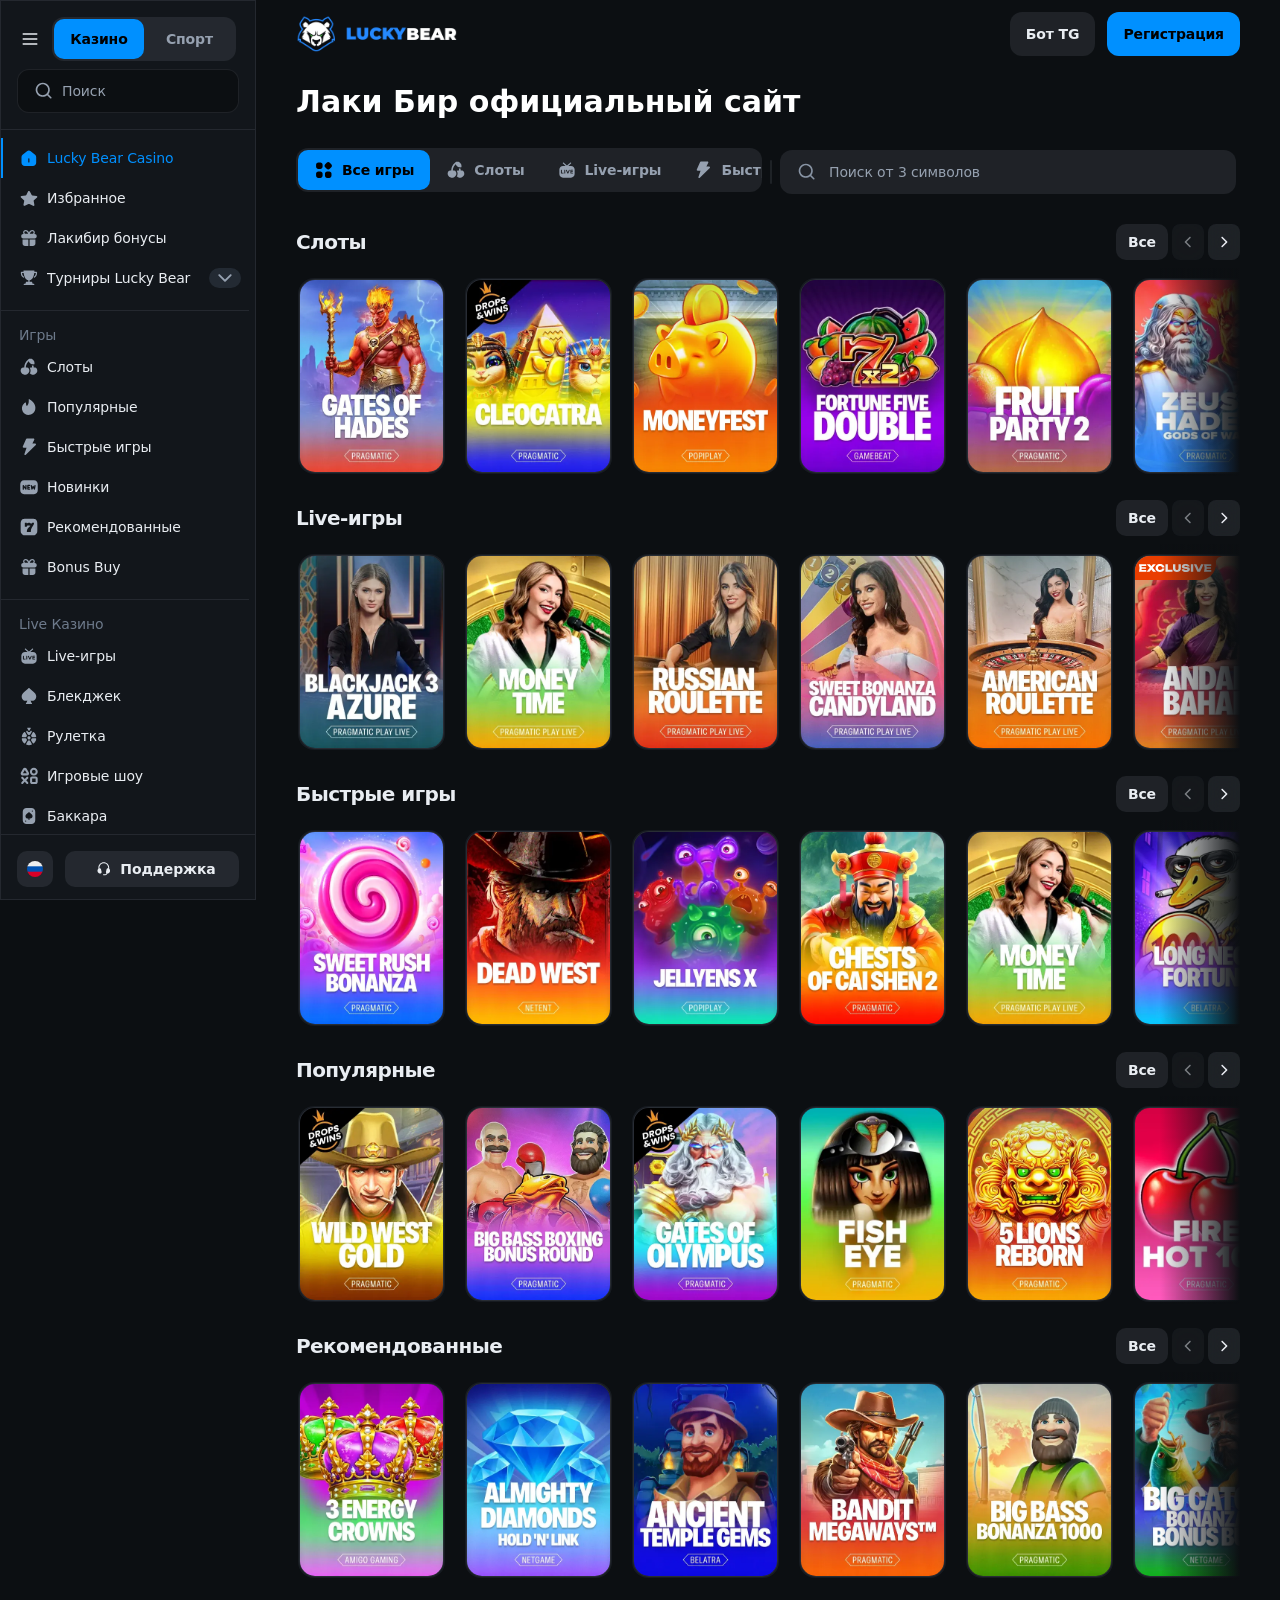
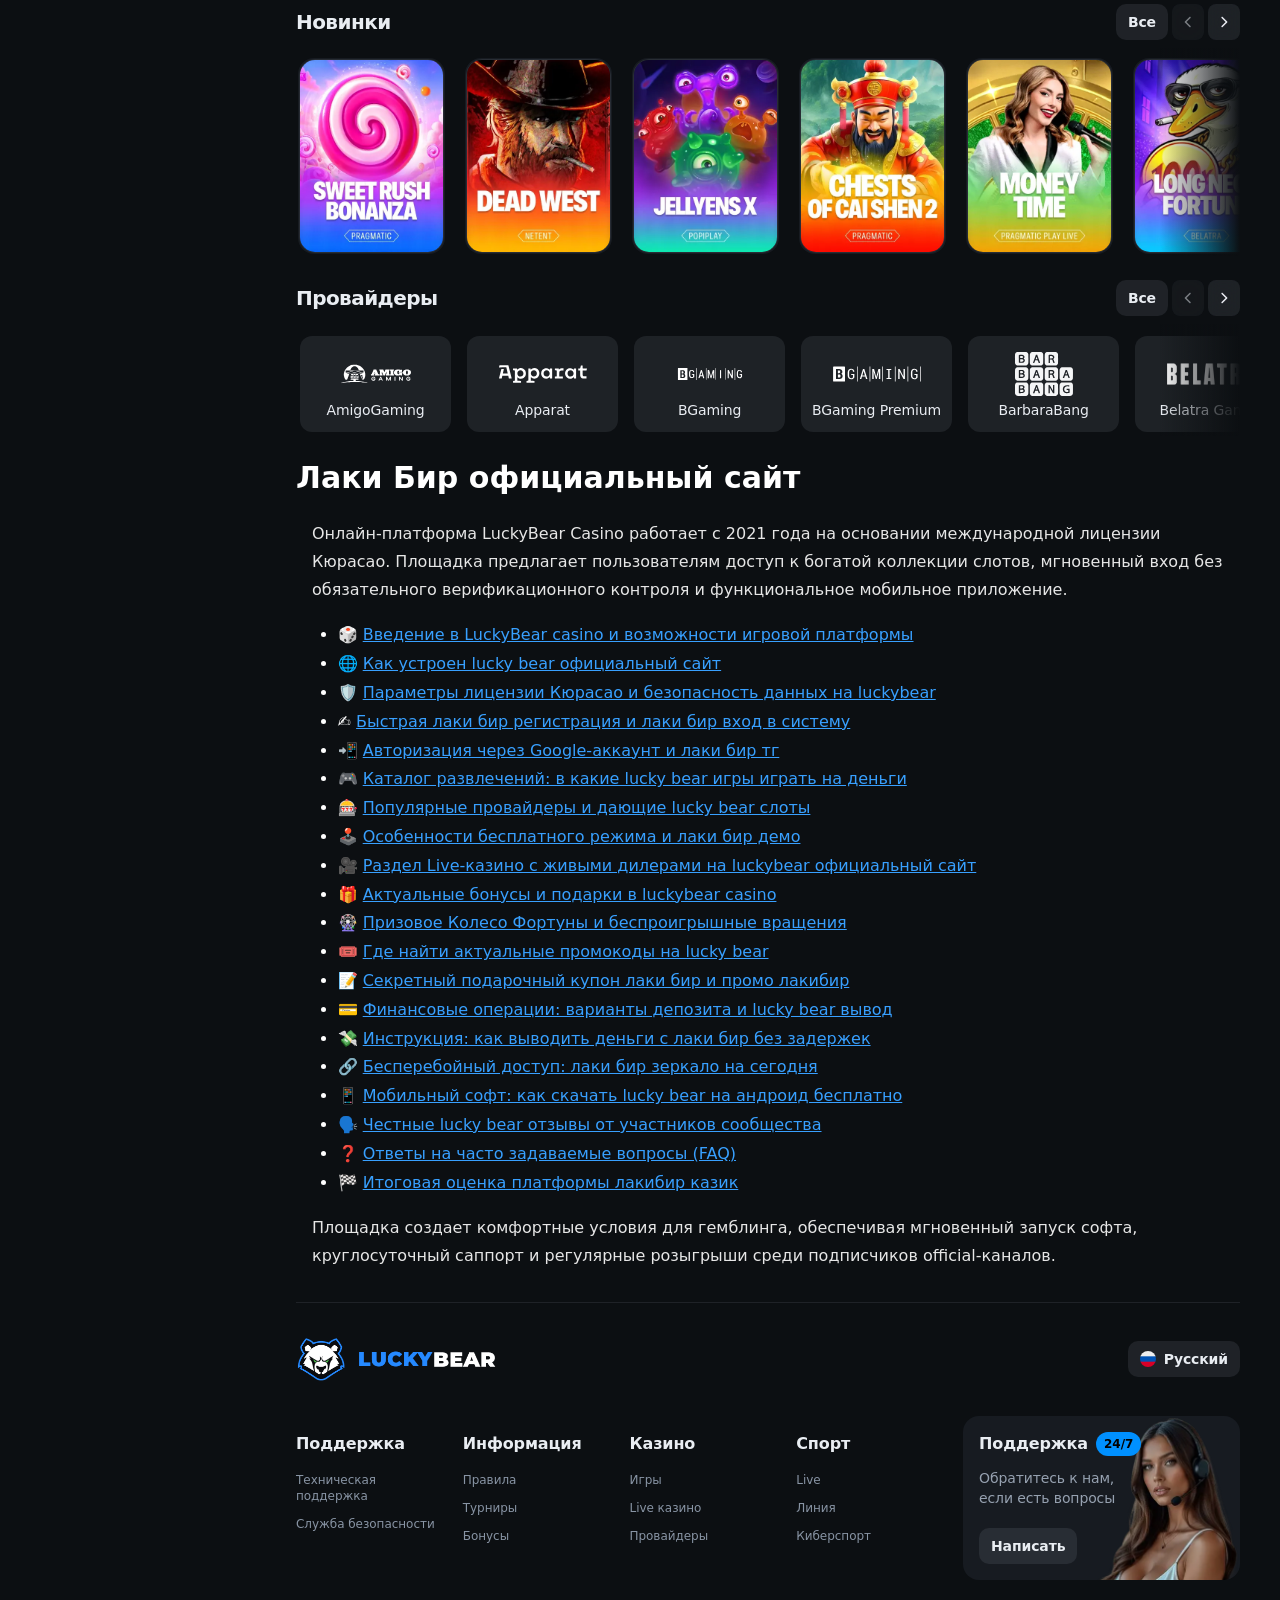
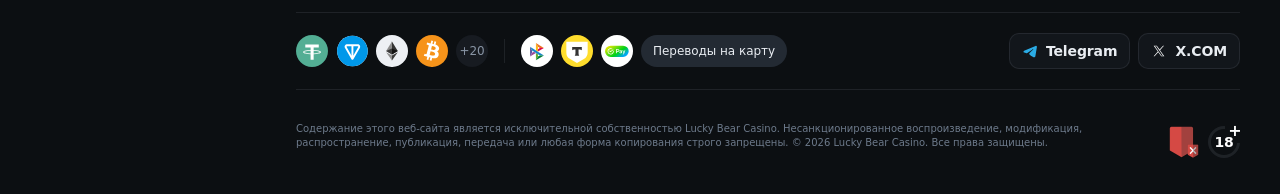
==== index.html @ 26e4c3f9 "Update index.html" ====
<!DOCTYPE html>
<html lang="ru-RU" class="__className_93a4ee dark websockets audio cssgradients contenteditable" style="scrollbar-gutter: stable; color-scheme: dark">

<head>
  <meta charset="UTF-8">
  <meta name="viewport" content="width=device-width, initial-scale=1">
  <meta name="theme-color" content="#0b0c0d">
  <meta name="color-scheme" content="dark">

  <link rel="apple-touch-icon" href="images/apple-touch-icon.png">
  <link rel="icon" href="images/android-chrome-512x512.png" type="image/png" sizes="512x512">

  <meta name="robots" content="index, follow, max-image-preview:large, max-snippet:-1, max-video-preview:-1">

  <title>Лаки Бир официальный сайт | Lucky Bear регистрация</title>
  <meta name="description" content="Лаки Бир — официальный сайт онлайн-казино с регистрацией через Telegram или Google. Узнайте об играх, бонусах, слотах, Live Casino и программе лояльности.">
  <link rel="canonical" href="https://lucky-bear-cas.site/">
  <meta property="og:locale" content="ru_RU">
  <meta property="og:type" content="website">
  <meta property="og:title" content="Лаки Бир официальный сайт | Lucky Bear регистрация">
  <meta property="og:description" content="Лаки Бир — официальный сайт онлайн-казино с регистрацией через Telegram или Google. Узнайте об играх, бонусах, слотах, Live Casino и программе лояльности.">
  <meta name="keywords" content="lucky bear casino, lucky bear, лакибир казино, лакибир зеркало, lucky bear бот, lucky bear casino бот, лаки бир казино, lucky bear telegram, lucky bear бонусы, lucky bear бот в телеграм, lucky bear casino bot telegram, lucky bear casino, лаки бир казино регистрация, lucky bear казино, лакибир казино бот в телеграм, лакибир казино в telegram, лаки бир казино зеркало, лаки бир казино регистрация, lucky bear игровой бот казино, lucky bear казино официальный сайт, lucky bear официальный сайт казино" />
  <meta property="og:url" content="https://lucky-bear-cas.site/">
  <meta property="og:site_name" content="Lucky Bear Casino">
  <meta property="article:modified_time" content="2026-04-02T11:55:24+00:00">
  <meta name="twitter:card" content="summary_large_image">

  <!-- Yandex.Metrika counter -->
  <script type="text/javascript">
      (function(m,e,t,r,i,k,a){
          m[i]=m[i]||function(){(m[i].a=m[i].a||[]).push(arguments)};
          m[i].l=1*new Date();
          for (var j = 0; j < document.scripts.length; j++) {if (document.scripts[j].src === r) { return; }}
          k=e.createElement(t),a=e.getElementsByTagName(t)[0],k.async=1,k.src=r,a.parentNode.insertBefore(k,a)
      })(window, document,'script','https://mc.yandex.ru/metrika/tag.js?id=112119150', 'ym');

      ym(112119150, 'init', {ssr:true, webvisor:true, clickmap:true, ecommerce:"dataLayer", referrer: document.referrer, url: location.href, accurateTrackBounce:true, trackLinks:true});
  </script>
  <noscript><div><img src="https://mc.yandex.ru/watch/112119150" style="position:absolute; left:-9999px;" alt="" /></div></noscript>
  <!-- /Yandex.Metrika counter -->

  <style id="wp-img-auto-sizes-contain-inline-css" type="text/css">
    img:is([sizes=auto i], [sizes^="auto," i]) {
      contain-intrinsic-size: 3000px 1500px
    }
    /*# sourceURL=wp-img-auto-sizes-contain-inline-css */
  </style>
  <style id="wp-emoji-styles-inline-css" type="text/css">
    img.wp-smiley,
    img.emoji {
      display: inline !important;
      border: none !important;
      box-shadow: none !important;
      height: 1em !important;
      width: 1em !important;
      margin: 0 0.07em !important;
      vertical-align: -0.1em !important;
      background: none !important;
      padding: 0 !important;
    }
    /*# sourceURL=wp-emoji-styles-inline-css */
  </style>
  <style id="wp-block-library-inline-css" type="text/css">
    :root {
      --wp-block-synced-color: #7a00df;
      --wp-block-synced-color--rgb: 122, 0, 223;
      --wp-bound-block-color: var(--wp-block-synced-color);
      --wp-editor-canvas-background: #ddd;
      --wp-admin-theme-color: #007cba;
      --wp-admin-theme-color--rgb: 0, 124, 186;
      --wp-admin-theme-color-darker-10: #006ba1;
      --wp-admin-theme-color-darker-10--rgb: 0, 107, 160.5;
      --wp-admin-theme-color-darker-20: #005a87;
      --wp-admin-theme-color-darker-20--rgb: 0, 90, 135;
      --wp-admin-border-width-focus: 2px
    }

    @media (min-resolution:192dpi) {
      :root {
        --wp-admin-border-width-focus: 1.5px
      }
    }

    .wp-element-button {
      cursor: pointer
    }

    :root .has-very-light-gray-background-color {
      background-color: #eee
    }

    :root .has-very-dark-gray-background-color {
      background-color: #313131
    }

    :root .has-very-light-gray-color {
      color: #eee
    }

    :root .has-very-dark-gray-color {
      color: #313131
    }

    :root .has-vivid-green-cyan-to-vivid-cyan-blue-gradient-background {
      background: linear-gradient(135deg, #00d084, #0693e3)
    }

    :root .has-purple-crush-gradient-background {
      background: linear-gradient(135deg, #34e2e4, #4721fb 50%, #ab1dfe)
    }

    :root .has-hazy-dawn-gradient-background {
      background: linear-gradient(135deg, #faaca8, #dad0ec)
    }

    :root .has-subdued-olive-gradient-background {
      background: linear-gradient(135deg, #fafae1, #67a671)
    }

    :root .has-atomic-cream-gradient-background {
      background: linear-gradient(135deg, #fdd79a, #004a59)
    }

    :root .has-nightshade-gradient-background {
      background: linear-gradient(135deg, #330968, #31cdcf)
    }

    :root .has-midnight-gradient-background {
      background: linear-gradient(135deg, #020381, #2874fc)
    }

    :root {
      --wp--preset--font-size--normal: 16px;
      --wp--preset--font-size--huge: 42px
    }

    .has-regular-font-size {
      font-size: 1em
    }

    .has-larger-font-size {
      font-size: 2.625em
    }

    .has-normal-font-size {
      font-size: var(--wp--preset--font-size--normal)
    }

    .has-huge-font-size {
      font-size: var(--wp--preset--font-size--huge)
    }

    .has-text-align-center {
      text-align: center
    }

    .has-text-align-left {
      text-align: left
    }

    .has-text-align-right {
      text-align: right
    }

    .has-fit-text {
      white-space: nowrap!important
    }

    #end-resizable-editor-section {
      display: none
    }

    .aligncenter {
      clear: both
    }

    .items-justified-left {
      justify-content: flex-start
    }

    .items-justified-center {
      justify-content: center
    }

    .items-justified-right {
      justify-content: flex-end
    }

    .items-justified-space-between {
      justify-content: space-between
    }

    .screen-reader-text {
      border: 0;
      clip-path: inset(50%);
      height: 1px;
      margin: -1px;
      overflow: hidden;
      padding: 0;
      position: absolute;
      width: 1px;
      word-wrap: normal!important
    }

    .screen-reader-text:focus {
      background-color: #ddd;
      clip-path: none;
      color: #444;
      display: block;
      font-size: 1em;
      height: auto;
      left: 5px;
      line-height: normal;
      padding: 15px 23px 14px;
      text-decoration: none;
      top: 5px;
      width: auto;
      z-index: 100000
    }

    html:where(.has-border-color) {
      border-style: solid
    }

    html:where([style*=border-top-color]) {
      border-top-style: solid
    }

    html:where([style*=border-right-color]) {
      border-right-style: solid
    }

    html:where([style*=border-bottom-color]) {
      border-bottom-style: solid
    }

    html:where([style*=border-left-color]) {
      border-left-style: solid
    }

    html:where([style*=border-width]) {
      border-style: solid
    }

    html:where([style*=border-top-width]) {
      border-top-style: solid
    }

    html:where([style*=border-right-width]) {
      border-right-style: solid
    }

    html:where([style*=border-bottom-width]) {
      border-bottom-style: solid
    }

    html:where([style*=border-left-width]) {
      border-left-style: solid
    }

    html:where(img[class*=wp-image-]) {
      height: auto;
      max-width: 100%
    }

    :where(figure) {
      margin: 0 0 1em
    }

    html:where(.is-position-sticky) {
      --wp-admin--admin-bar--position-offset: var(--wp-admin--admin-bar--height, 0px)
    }

    @media screen and (max-width:600px) {
      html:where(.is-position-sticky) {
        --wp-admin--admin-bar--position-offset: 0px
      }
    }
    /*# sourceURL=wp-block-library-inline-css */
  </style>
  <style id="global-styles-inline-css" type="text/css">
    :root {
      --wp--preset--aspect-ratio--square: 1;
      --wp--preset--aspect-ratio--4-3: 4/3;
      --wp--preset--aspect-ratio--3-4: 3/4;
      --wp--preset--aspect-ratio--3-2: 3/2;
      --wp--preset--aspect-ratio--2-3: 2/3;
      --wp--preset--aspect-ratio--16-9: 16/9;
      --wp--preset--aspect-ratio--9-16: 9/16;
      --wp--preset--color--black: #000000;
      --wp--preset--color--cyan-bluish-gray: #abb8c3;
      --wp--preset--color--white: #ffffff;
      --wp--preset--color--pale-pink: #f78da7;
      --wp--preset--color--vivid-red: #cf2e2e;
      --wp--preset--color--luminous-vivid-orange: #ff6900;
      --wp--preset--color--luminous-vivid-amber: #fcb900;
      --wp--preset--color--light-green-cyan: #7bdcb5;
      --wp--preset--color--vivid-green-cyan: #00d084;
      --wp--preset--color--pale-cyan-blue: #8ed1fc;
      --wp--preset--color--vivid-cyan-blue: #0693e3;
      --wp--preset--color--vivid-purple: #9b51e0;
      --wp--preset--gradient--vivid-cyan-blue-to-vivid-purple: linear-gradient(135deg, rgb(6, 147, 227) 0%, rgb(155, 81, 224) 100%);
      --wp--preset--gradient--light-green-cyan-to-vivid-green-cyan: linear-gradient(135deg, rgb(122, 220, 180) 0%, rgb(0, 208, 130) 100%);
      --wp--preset--gradient--luminous-vivid-amber-to-luminous-vivid-orange: linear-gradient(135deg, rgb(252, 185, 0) 0%, rgb(255, 105, 0) 100%);
      --wp--preset--gradient--luminous-vivid-orange-to-vivid-red: linear-gradient(135deg, rgb(255, 105, 0) 0%, rgb(207, 46, 46) 100%);
      --wp--preset--gradient--very-light-gray-to-cyan-bluish-gray: linear-gradient(135deg, rgb(238, 238, 238) 0%, rgb(169, 184, 195) 100%);
      --wp--preset--gradient--cool-to-warm-spectrum: linear-gradient(135deg, rgb(74, 234, 220) 0%, rgb(151, 120, 209) 20%, rgb(207, 42, 186) 40%, rgb(238, 44, 130) 60%, rgb(251, 105, 98) 80%, rgb(254, 248, 76) 100%);
      --wp--preset--gradient--blush-light-purple: linear-gradient(135deg, rgb(255, 206, 236) 0%, rgb(152, 150, 240) 100%);
      --wp--preset--gradient--blush-bordeaux: linear-gradient(135deg, rgb(254, 205, 165) 0%, rgb(254, 45, 45) 50%, rgb(107, 0, 62) 100%);
      --wp--preset--gradient--luminous-dusk: linear-gradient(135deg, rgb(255, 203, 112) 0%, rgb(199, 81, 192) 50%, rgb(65, 88, 208) 100%);
      --wp--preset--gradient--pale-ocean: linear-gradient(135deg, rgb(255, 245, 203) 0%, rgb(182, 227, 212) 50%, rgb(51, 167, 181) 100%);
      --wp--preset--gradient--electric-grass: linear-gradient(135deg, rgb(202, 248, 128) 0%, rgb(113, 206, 126) 100%);
      --wp--preset--gradient--midnight: linear-gradient(135deg, rgb(2, 3, 129) 0%, rgb(40, 116, 252) 100%);
      --wp--preset--font-size--small: 13px;
      --wp--preset--font-size--medium: 20px;
      --wp--preset--font-size--large: 36px;
      --wp--preset--font-size--x-large: 42px;
      --wp--preset--spacing--20: 0.44rem;
      --wp--preset--spacing--30: 0.67rem;
      --wp--preset--spacing--40: 1rem;
      --wp--preset--spacing--50: 1.5rem;
      --wp--preset--spacing--60: 2.25rem;
      --wp--preset--spacing--70: 3.38rem;
      --wp--preset--spacing--80: 5.06rem;
      --wp--preset--shadow--natural: 6px 6px 9px rgba(0, 0, 0, 0.2);
      --wp--preset--shadow--deep: 12px 12px 50px rgba(0, 0, 0, 0.4);
      --wp--preset--shadow--sharp: 6px 6px 0px rgba(0, 0, 0, 0.2);
      --wp--preset--shadow--outlined: 6px 6px 0px -3px rgb(255, 255, 255), 6px 6px rgb(0, 0, 0);
      --wp--preset--shadow--crisp: 6px 6px 0px rgb(0, 0, 0);
    }

    :where(.is-layout-flex) {
      gap: 0.5em;
    }

    :where(.is-layout-grid) {
      gap: 0.5em;
    }

    body .is-layout-flex {
      display: flex;
    }

    .is-layout-flex {
      flex-wrap: wrap;
      align-items: center;
    }

    .is-layout-flex >:is(*, div) {
      margin: 0;
    }

    body .is-layout-grid {
      display: grid;
    }

    .is-layout-grid >:is(*, div) {
      margin: 0;
    }

    :where(.wp-block-columns.is-layout-flex) {
      gap: 2em;
    }

    :where(.wp-block-columns.is-layout-grid) {
      gap: 2em;
    }

    :where(.wp-block-post-template.is-layout-flex) {
      gap: 1.25em;
    }

    :where(.wp-block-post-template.is-layout-grid) {
      gap: 1.25em;
    }

    .has-black-color {
      color: var(--wp--preset--color--black) !important;
    }

    .has-cyan-bluish-gray-color {
      color: var(--wp--preset--color--cyan-bluish-gray) !important;
    }

    .has-white-color {
      color: var(--wp--preset--color--white) !important;
    }

    .has-pale-pink-color {
      color: var(--wp--preset--color--pale-pink) !important;
    }

    .has-vivid-red-color {
      color: var(--wp--preset--color--vivid-red) !important;
    }

    .has-luminous-vivid-orange-color {
      color: var(--wp--preset--color--luminous-vivid-orange) !important;
    }

    .has-luminous-vivid-amber-color {
      color: var(--wp--preset--color--luminous-vivid-amber) !important;
    }

    .has-light-green-cyan-color {
      color: var(--wp--preset--color--light-green-cyan) !important;
    }

    .has-vivid-green-cyan-color {
      color: var(--wp--preset--color--vivid-green-cyan) !important;
    }

    .has-pale-cyan-blue-color {
      color: var(--wp--preset--color--pale-cyan-blue) !important;
    }

    .has-vivid-cyan-blue-color {
      color: var(--wp--preset--color--vivid-cyan-blue) !important;
    }

    .has-vivid-purple-color {
      color: var(--wp--preset--color--vivid-purple) !important;
    }

    .has-black-background-color {
      background-color: var(--wp--preset--color--black) !important;
    }

    .has-cyan-bluish-gray-background-color {
      background-color: var(--wp--preset--color--cyan-bluish-gray) !important;
    }

    .has-white-background-color {
      background-color: var(--wp--preset--color--white) !important;
    }

    .has-pale-pink-background-color {
      background-color: var(--wp--preset--color--pale-pink) !important;
    }

    .has-vivid-red-background-color {
      background-color: var(--wp--preset--color--vivid-red) !important;
    }

    .has-luminous-vivid-orange-background-color {
      background-color: var(--wp--preset--color--luminous-vivid-orange) !important;
    }

    .has-luminous-vivid-amber-background-color {
      background-color: var(--wp--preset--color--luminous-vivid-amber) !important;
    }

    .has-light-green-cyan-background-color {
      background-color: var(--wp--preset--color--light-green-cyan) !important;
    }

    .has-vivid-green-cyan-background-color {
      background-color: var(--wp--preset--color--vivid-green-cyan) !important;
    }

    .has-pale-cyan-blue-background-color {
      background-color: var(--wp--preset--color--pale-cyan-blue) !important;
    }

    .has-vivid-cyan-blue-background-color {
      background-color: var(--wp--preset--color--vivid-cyan-blue) !important;
    }

    .has-vivid-purple-background-color {
      background-color: var(--wp--preset--color--vivid-purple) !important;
    }

    .has-black-border-color {
      border-color: var(--wp--preset--color--black) !important;
    }

    .has-cyan-bluish-gray-border-color {
      border-color: var(--wp--preset--color--cyan-bluish-gray) !important;
    }

    .has-white-border-color {
      border-color: var(--wp--preset--color--white) !important;
    }

    .has-pale-pink-border-color {
      border-color: var(--wp--preset--color--pale-pink) !important;
    }

    .has-vivid-red-border-color {
      border-color: var(--wp--preset--color--vivid-red) !important;
    }

    .has-luminous-vivid-orange-border-color {
      border-color: var(--wp--preset--color--luminous-vivid-orange) !important;
    }

    .has-luminous-vivid-amber-border-color {
      border-color: var(--wp--preset--color--luminous-vivid-amber) !important;
    }

    .has-light-green-cyan-border-color {
      border-color: var(--wp--preset--color--light-green-cyan) !important;
    }

    .has-vivid-green-cyan-border-color {
      border-color: var(--wp--preset--color--vivid-green-cyan) !important;
    }

    .has-pale-cyan-blue-border-color {
      border-color: var(--wp--preset--color--pale-cyan-blue) !important;
    }

    .has-vivid-cyan-blue-border-color {
      border-color: var(--wp--preset--color--vivid-cyan-blue) !important;
    }

    .has-vivid-purple-border-color {
      border-color: var(--wp--preset--color--vivid-purple) !important;
    }

    .has-vivid-cyan-blue-to-vivid-purple-gradient-background {
      background: var(--wp--preset--gradient--vivid-cyan-blue-to-vivid-purple) !important;
    }

    .has-light-green-cyan-to-vivid-green-cyan-gradient-background {
      background: var(--wp--preset--gradient--light-green-cyan-to-vivid-green-cyan) !important;
    }

    .has-luminous-vivid-amber-to-luminous-vivid-orange-gradient-background {
      background: var(--wp--preset--gradient--luminous-vivid-amber-to-luminous-vivid-orange) !important;
    }

    .has-luminous-vivid-orange-to-vivid-red-gradient-background {
      background: var(--wp--preset--gradient--luminous-vivid-orange-to-vivid-red) !important;
    }

    .has-very-light-gray-to-cyan-bluish-gray-gradient-background {
      background: var(--wp--preset--gradient--very-light-gray-to-cyan-bluish-gray) !important;
    }

    .has-cool-to-warm-spectrum-gradient-background {
      background: var(--wp--preset--gradient--cool-to-warm-spectrum) !important;
    }

    .has-blush-light-purple-gradient-background {
      background: var(--wp--preset--gradient--blush-light-purple) !important;
    }

    .has-blush-bordeaux-gradient-background {
      background: var(--wp--preset--gradient--blush-bordeaux) !important;
    }

    .has-luminous-dusk-gradient-background {
      background: var(--wp--preset--gradient--luminous-dusk) !important;
    }

    .has-pale-ocean-gradient-background {
      background: var(--wp--preset--gradient--pale-ocean) !important;
    }

    .has-electric-grass-gradient-background {
      background: var(--wp--preset--gradient--electric-grass) !important;
    }

    .has-midnight-gradient-background {
      background: var(--wp--preset--gradient--midnight) !important;
    }

    .has-small-font-size {
      font-size: var(--wp--preset--font-size--small) !important;
    }

    .has-medium-font-size {
      font-size: var(--wp--preset--font-size--medium) !important;
    }

    .has-large-font-size {
      font-size: var(--wp--preset--font-size--large) !important;
    }

    .has-x-large-font-size {
      font-size: var(--wp--preset--font-size--x-large) !important;
    }
    /*# sourceURL=global-styles-inline-css */
  </style>

  <style id="classic-theme-styles-inline-css" type="text/css">
    /*! This file is auto-generated */

    .wp-block-button__link {
      color: #fff;
      background-color: #32373c;
      border-radius: 9999px;
      box-shadow: none;
      text-decoration: none;
      padding: calc(.667em + 2px) calc(1.333em + 2px);
      font-size: 1.125em
    }

    .wp-block-file__button {
      background: #32373c;
      color: #fff;
      text-decoration: none
    }
    /*# sourceURL=/wp-includes/css/classic-themes.min.css */
  </style>
  <link rel="stylesheet" id="luckybear-main-css" href="mainjtn.css" type="text/css" media="all">
  <link rel="https://api.w.org/" href="/wp-json/">
  <link rel="alternate" title="JSON" type="application/json" href="/wp-json/wp/v2/pages/2">
  <link rel="EditURI" type="application/rsd+xml" title="RSD" href="/xmlrpc.php?rsd">
  <meta name="generator" content="WordPress 6.9">
  <link rel="shortlink" href="https://lucky-bear-cas.site/">
  <link rel="alternate" hreflang="ru-ru" href="https://lucky-bear-cas.site/">
  <link rel="alternate" hreflang="x-default" href="https://lucky-bear-cas.site/">
  <link rel="icon" type="image/png" href="images/favicon-96x96.png" sizes="96x96" />
  <link rel="icon" type="image/svg+xml" href="images/favicon.svg" />
  <link rel="shortcut icon" href="images/favicon.ico" />
  <link rel="apple-touch-icon" sizes="180x180" href="images/apple-touch-icon.png" />
  <meta name="apple-mobile-web-app-title" content="Lucky Bear Casino" />
  <link rel="manifest" href="images/site.webmanifest" />
</head>

<body class="home wp-singular page-template page-template-custom-page page-template-custom-page-php page page-id-2 wp-theme-luckybear max-h-dvh w-full max-w-full overflow-x-hidden bg-bg-primary tc-using-mouse" ontouchstart="" style="top:auto">

  <div class="group/sidebar-wrapper flex min-h-svh w-full max-w-full has-[[data-variant=inset]]:bg-sidebar" style="--sidebar-width: 256px; --sidebar-width-icon: 66px">

    <div class="group peer hidden laptop:block" data-state="expanded" data-button-state="expanded" data-collapsible="" data-variant="sidebar" data-side="left">
      <div class="relative h-svh w-[--sidebar-width] bg-transparent group-data-[collapsible=offcanvas]:w-0 group-data-[side=right]:rotate-180 group-data-[collapsible=icon]:w-[--sidebar-width-icon]"></div>

      <div id="sidebarPanel" class="fixed inset-y-0 hidden h-svh w-[--sidebar-width] laptop:flex duration-300 transition-[width] z-100 left-0 group-data-[collapsible=offcanvas]:left-[calc(var(--sidebar-width)*-1)] group-data-[collapsible=icon]:w-[--sidebar-width-icon]">
        <div data-sidebar="sidebar" class="flex size-full flex-col gap-spacing-8 bg-bg-surface border border-border-container">
          <div class="flex flex-col gap-spacing-8 w-full relative border-b border-b-border-container pb-spacing-16 px-spacing-16 pt-spacing-16">
            <div class="transition-all duration-400 group-data-[state=expanded]:animate-dive-expand group-data-[state=collapsed]:animate-dive-collapse flex gap-x-spacing-8 justify-center items-center">
              <button class="inline-flex gap-spacing-4 justify-center transition-all duration-300 focus-visible:outline focus-visible::outline-2 focus-visible:outline-offset-2 disabled:opacity-opacity-item-disabled rounded-tag active:opacity-opacity-item-active active:scale-90 transform-gpu text-btn-content-primary hover:text-btn-content-primary-hover active:text-btn-content-primary-hover focus-visible:text-btn-content-primary focus-visible:outline-border-focus h-spacing-40 w-size-control-s items-center" type="button" aria-label="Открыть меню" title="Открыть меню">
                <svg xmlns="http://www.w3.org/2000/svg" fill="none" viewBox="0 0 24 24" class="size-5">
                  <path d="M20 17C20.2548 17.0003 20.5002 17.0976 20.6855 17.2725C20.8709 17.4474 20.9821 17.687 20.9971 17.9414C21.012 18.1958 20.9292 18.4462 20.7656 18.6416C20.6021 18.837 20.3702 18.963 20.1172 18.9932L20 19H4C3.74517 18.9997 3.49978 18.9024 3.31445 18.7275C3.12912 18.5526 3.01787 18.313 3.00293 18.0586C2.988 17.8042 3.07083 17.5538 3.23438 17.3584C3.39793 17.163 3.62978 17.037 3.88281 17.0068L4 17H20ZM20 11C20.2652 11 20.5195 11.1054 20.707 11.293C20.8946 11.4805 21 11.7348 21 12C21 12.2652 20.8946 12.5195 20.707 12.707C20.5195 12.8946 20.2652 13 20 13H4C3.73478 13 3.48051 12.8946 3.29297 12.707C3.10543 12.5195 3 12.2652 3 12C3 11.7348 3.10543 11.4805 3.29297 11.293C3.48051 11.1054 3.73478 11 4 11H20ZM20 5C20.2652 5 20.5195 5.10543 20.707 5.29297C20.8946 5.48051 21 5.73478 21 6C21 6.26522 20.8946 6.51949 20.707 6.70703C20.5195 6.89457 20.2652 7 20 7H4C3.73478 7 3.48051 6.89457 3.29297 6.70703C3.10543 6.51949 3 6.26522 3 6C3 5.73478 3.10543 5.48051 3.29297 5.29297C3.48051 5.10543 3.73478 5 4 5H20Z" fill="currentColor"></path>
                </svg>
              </button>
              <div dir="ltr" data-orientation="horizontal" class="w-full">
                <div class="relative" role="region" aria-roledescription="carousel">
                  <div class="">
                    <div class="flex w-full min-h-size-control-xl rounded-control-xl bg-control-neutral p-spacing-2 odd:*:h-size-control-l odd:*:grow odd:*:rounded-control-l odd:*:px-spacing-16 group-data-[state=expanded]:items-center data-[state=inactive]:group-data-[state=collapsed]:odd:*:bg-control-neutral [&+*]:hover:*:bg-transparent [&+*]:data-[state=active]:*:bg-transparent text-content-secondary data-[state=active]:*:text-content-on-accent hover:odd:*:bg-tab-ghost-neutral-hover data-[state=active]:odd:*:bg-tab-ghost-accent-selected group-data-[state=collapsed]:flex group-data-[state=collapsed]:flex-col group-data-[state=collapsed]:gap-spacing-4 group-data-[state=collapsed]:bg-transparent laptopLg:max-w-[184px]" style="outline: none">
                      <button type="button" data-state="active" onclick="window.open('https://lb777.xyz/5dsgV7', '_blank')" class="group basis-auto shrink-0 min-w-0 max-w-full focus-visible:outline-border-focus outline outline-2 outline-offset-2 outline-transparent laptopLg:max-w-[90px] mx-auto transition-all duration-300 active:scale-95 hover:opacity-80 cursor-pointer">
                        <div class="flex items-center justify-center gap-spacing-8 mx-auto">
                          <p class="text-sm font-semibold tracking-[-0.12px] whitespace-nowrap">Казино</p>
                        </div>
                      </button>

                      <div class="self-center h-size-control-xxs w-px shrink-0 bg-border-divider transition-colors duration-300 has-[+:hover]:bg-transparent has-[+[data-state=active]]:bg-transparent group-data-[state=collapsed]:hidden"></div>
                      <button type="button" onclick="window.open('https://lb777.xyz/5dsgV7', '_blank')" class="group basis-auto shrink-0 min-w-0 max-w-full focus-visible:outline-border-focus outline outline-2 outline-offset-2 outline-transparent laptopLg:max-w-[90px] mx-auto transition-all duration-300 active:scale-95 hover:opacity-80 cursor-pointer">
                        <div class="flex items-center justify-center gap-spacing-8 mx-auto">
                          <p class="text-sm font-semibold tracking-[-0.12px] whitespace-nowrap">Спорт</p>
                        </div>
                      </button>

                    </div>
                  </div>
                </div>
              </div>
            </div>
            <button type="button" onclick="location.href='https://lb777.xyz/5dsgV7'" class="flex items-center outline outline-2 outline-offset-2 outline-transparent disabled:pointer-events-none transition-all duration-300 active:scale-95 disabled:opacity-opacity-item-disabled disabled:active:transform-none bg-bg-primary focus-visible:outline-border-focus border border-border-container text-content-secondary justify-start min-h-size-control-xl gap-spacing-8 rounded-control-xl px-spacing-16 relative overflow-hidden w-full min-w-0" data-state="closed">
              <svg xmlns="http://www.w3.org/2000/svg" fill="none" viewBox="0 0 24 24" class="size-5 shrink-0">
                <path d="M10.5 2C12.0957 1.99998 13.6593 2.44893 15.0117 3.2959C16.3643 4.14301 17.4509 5.35415 18.1475 6.79004C18.844 8.22597 19.1221 9.82934 18.9502 11.416C18.7782 13.0024 18.1636 14.5085 17.1758 15.7617L20.8271 19.4141C21.0093 19.6026 21.1106 19.855 21.1084 20.1172C21.1061 20.3793 21.0007 20.63 20.8154 20.8154C20.6301 21.0008 20.3793 21.1061 20.1172 21.1084C19.855 21.1107 19.6017 21.0103 19.4131 20.8281L15.7617 17.1758C14.6972 18.0147 13.4469 18.587 12.1162 18.8447C10.7857 19.1024 9.41296 19.038 8.1123 18.6572C6.8115 18.2764 5.62026 17.5899 4.63867 16.6553C3.6572 15.7206 2.91372 14.5647 2.46973 13.2842C2.02574 12.0036 1.89365 10.6356 2.08594 9.29395C2.27824 7.95225 2.78934 6.67563 3.5752 5.57129C4.36099 4.46719 5.39911 3.56656 6.60352 2.94531C7.80812 2.32398 9.14459 2.00012 10.5 2ZM10.5 4C8.77618 4 7.12229 4.68445 5.90332 5.90332C4.68433 7.12231 4 8.77609 4 10.5C4.00002 12.2238 4.68449 13.8768 5.90332 15.0957C7.12231 16.3147 8.77609 17 10.5 17C12.2237 16.9999 13.8768 16.3146 15.0957 15.0957C16.3146 13.8768 17 12.2238 17 10.5C17 8.77609 16.3147 7.12231 15.0957 5.90332C13.8768 4.68457 12.2236 4.00012 10.5 4Z" fill="currentColor"></path>
              </svg>
              <span class="text-sm tracking-[-0.12px] truncate">Поиск</span>
            </button>
          </div>
          <div data-sidebar="content" class="flex min-h-0 flex-1 flex-col overflow-y-auto overflow-x-hidden border-b border-b-border-container transition-all duration-400 group-data-[state=expanded]:animate-dive-expand group-data-[state=collapsed]:animate-dive-collapse" style="scrollbar-gutter: stable">
            <ul data-sidebar="menu" class="flex w-full min-w-0 flex-col">
              <li data-sidebar="menu-item" class="group/menu-item relative w-full flex active:*:scale-95 border-l-2 hover:border-l-btn-content-accent transition-all duration-300 border-l-btn-content-accent *:*:text-btn-content-accent">
                <button type="button" onclick="location.href='https://lb777.xyz/5dsgV7'" data-sidebar="menu-button" data-active="false" class="group/menu-button flex w-full shrink-0 items-center overflow-hidden h-size-control-l outline outline-2 outline-transparent aria-disabled:pointer-events-none focus-visible:outline-border-focus py-spacing-8 pr-spacing-8 pl-spacing-16 gap-x-spacing-8 transition-all duration-300 mx-auto">
                  <svg xmlns="http://www.w3.org/2000/svg" fill="none" viewBox="0 0 24 24" class="size-5 shrink-0 text-content-secondary group-hover/menu-button:text-btn-content-accent">
                    <path fill="currentColor" d="M9.58398 3.78906C10.872 2.73627 12.7452 2.73725 14.0352 3.79004L19.3203 8.0957C20.1445 8.76436 20.6181 9.75704 20.6182 10.8193V17.6299C20.618 19.7582 18.8851 21.4902 16.7559 21.4902H6.8623C4.73302 21.4902 3.00014 19.7582 3 17.6299V10.8193C3.00005 9.75704 3.47371 8.76433 4.2998 8.09473L9.58398 3.78906ZM11.8086 12.1758C11.4161 12.1758 11.0979 12.4943 11.0977 12.8867V16.7852C11.0977 17.1778 11.416 17.497 11.8086 17.4971C12.2013 17.4971 12.5205 17.1778 12.5205 16.7852V12.8867C12.5202 12.4943 12.2011 12.1758 11.8086 12.1758Z"></path>
                  </svg>
                  <p class="text-sm tracking-[-0.12px] grow truncate text-left text-content-primary group-hover/menu-button:text-btn-content-accent">Lucky Bear Casino</p>
                </button>
              </li>
              <li data-sidebar="menu-item" class="group/menu-item relative w-full flex active:*:scale-95 border-l-2 border-l-transparent hover:border-l-btn-content-accent transition-all duration-300">
                <button type="button" onclick="location.href='https://lb777.xyz/5dsgV7'" data-sidebar="menu-button" data-active="false" class="group/menu-button flex w-full shrink-0 items-center overflow-hidden h-size-control-l outline outline-2 outline-transparent aria-disabled:pointer-events-none focus-visible:outline-border-focus py-spacing-8 pr-spacing-8 pl-spacing-16 gap-x-spacing-8 transition-all duration-300 mx-auto">
                  <svg xmlns="http://www.w3.org/2000/svg" fill="none" viewBox="0 0 24 24" class="size-5 shrink-0 text-content-secondary group-hover/menu-button:text-btn-content-accent">
                    <path fill="currentColor" d="M12.1383 3.48926C12.5141 3.52629 12.8453 3.73948 13.0182 4.05762L15.237 8.29199C15.3969 8.60164 15.7073 8.81693 16.0661 8.86914L21.0358 9.55273C21.4557 9.60958 21.807 9.88379 21.9459 10.2627C22.0769 10.6425 21.9637 11.0592 21.6559 11.333L17.9166 14.6865C17.6577 14.9243 17.5384 15.2683 17.5973 15.6055L18.486 20.2666C18.5609 20.6616 18.3847 21.0608 18.0358 21.2891C17.694 21.5257 17.2397 21.5545 16.8668 21.3652L12.4381 19.1768C12.2842 19.0991 12.1131 19.0575 11.9381 19.0527H11.6666C11.5729 19.066 11.4809 19.0942 11.3971 19.1377L6.96743 21.3369C6.74851 21.441 6.50035 21.4783 6.25747 21.4414C5.66577 21.3352 5.27105 20.8008 5.36782 20.2373L6.25747 15.5762C6.31645 15.2361 6.19807 14.89 5.93911 14.6484L2.32778 11.333C2.02612 11.0554 1.9213 10.6386 2.05923 10.2627C2.19319 9.8877 2.53513 9.6144 2.9479 9.55273L7.91763 8.86914C8.29553 8.83216 8.62755 8.61405 8.79751 8.29199L10.987 4.03906C11.039 3.94433 11.1062 3.85709 11.1872 3.7832L11.277 3.7168C11.324 3.66755 11.3782 3.6269 11.4381 3.59375L11.5475 3.55566L11.7174 3.48926H12.1383Z"></path>
                  </svg>
                  <p class="text-sm tracking-[-0.12px] grow truncate text-left text-content-primary group-hover/menu-button:text-btn-content-accent">Избранное</p>
                </button>
              </li>
              <li data-sidebar="menu-item" class="group/menu-item relative w-full flex active:*:scale-95 border-l-2 border-l-transparent hover:border-l-btn-content-accent transition-all duration-300">
                <button type="button" onclick="location.href='https://lb777.xyz/5dsgV7'" data-sidebar="menu-button" data-active="false" class="group/menu-button flex w-full shrink-0 items-center overflow-hidden h-size-control-l outline outline-2 outline-transparent aria-disabled:pointer-events-none focus-visible:outline-border-focus py-spacing-8 pr-spacing-8 pl-spacing-16 gap-x-spacing-8 transition-all duration-300 mx-auto">
                  <svg xmlns="http://www.w3.org/2000/svg" fill="none" viewBox="0 0 24 24" class="size-5 shrink-0 text-content-secondary group-hover/menu-button:text-btn-content-accent">
                    <path d="M10.9178 13.8381C11.0835 13.8381 11.2176 13.9722 11.2176 14.1379V21.2502C11.2174 21.4157 11.0833 21.5499 10.9178 21.55H7.21564C5.57779 21.55 4.24514 20.2181 4.24493 18.5803V14.1379C4.24493 13.9722 4.37905 13.8381 4.54474 13.8381H10.9178ZM19.3914 13.8381C19.5568 13.8383 19.6911 13.9724 19.6912 14.1379V18.5803C19.6911 20.2182 18.3584 21.55 16.7215 21.55H13.0184C12.8527 21.55 12.7177 21.4158 12.7176 21.2502V14.1379C12.7177 13.9723 12.8527 13.8381 13.0184 13.8381H19.3914ZM16.0193 2.29999C17.6732 2.30017 19.0203 3.6461 19.0203 5.29999C19.0203 5.96899 18.7917 6.58126 18.4197 7.08026H18.8563C20.1671 7.0804 21.2332 8.14823 21.2332 9.46014V10.2697C21.2332 11.5217 20.2147 12.5402 18.9627 12.5402H5.07794C3.76701 12.5402 2.70008 11.477 2.70001 10.1701V9.34979C2.70012 8.09788 3.71954 7.08026 4.97247 7.08026H5.51837C5.14637 6.58126 4.91876 5.96899 4.91876 5.29999C4.91876 3.64607 6.26488 2.30012 7.91876 2.29999C10.0417 2.29999 11.2836 3.89205 11.9686 5.29901C12.6536 3.89201 13.8963 2.29999 16.0193 2.29999ZM7.91876 3.79999C7.09188 3.80012 6.41876 4.47307 6.41876 5.29999C6.41876 6.1269 7.09188 6.79985 7.91876 6.79999H10.9725C10.5655 5.64899 9.64476 3.79999 7.91876 3.79999ZM16.0193 3.79999C14.2943 3.79999 13.3726 5.64899 12.9666 6.79999H16.0193C16.8472 6.79981 17.5203 6.12688 17.5203 5.29999C17.5203 4.4731 16.8472 3.80017 16.0193 3.79999Z" fill="currentColor"></path>
                  </svg>
                  <p class="text-sm tracking-[-0.12px] grow truncate text-left text-content-primary group-hover/menu-button:text-btn-content-accent">Лакибир бонусы</p>
                </button>
              </li>
              <div data-state="closed">
                <li data-sidebar="menu-item" class="group/menu-item relative w-full flex active:*:scale-95 border-l-2 border-l-transparent hover:border-l-btn-content-accent transition-all duration-300">
                  <button data-sidebar="menu-group-button" data-active="false" class="group/collapsible-menu-button flex w-full shrink-0 items-center gap-spacing-8 overflow-hidden py-spacing-8 pr-spacing-8 pl-spacing-16 h-size-control-l aria-disabled:pointer-events-none transition-transform duration-300 group-data-[state=collapsed]:px-spacing-8 group-data-[state=collapsed]:w-size-control-l hover:text-btn-content-accent" type="button" onclick="location.href='https://lb777.xyz/5dsgV7'" aria-controls="radix-_r_an_" aria-expanded="false" data-state="closed">
                    <svg xmlns="http://www.w3.org/2000/svg" viewBox="0 0 24 24" class="size-5 shrink-0 text-content-secondary group-hover/collapsible-menu-button:text-btn-content-accent">
                      <path d="M18.0008 3C18.2768 3 18.5008 3.22401 18.5008 3.5C18.5008 3.57699 18.4977 3.94989 18.4637 4.50977H20.9266C21.3085 4.50977 21.6296 4.7969 21.6717 5.17578C21.6917 5.34978 22.1138 9.45725 18.9608 11.5322C18.8328 11.6162 18.6896 11.6562 18.5486 11.6562C18.3048 11.6562 18.0657 11.5372 17.9217 11.3193C17.6938 10.9724 17.7898 10.5074 18.1356 10.2793C19.8606 9.14432 20.1611 7.07277 20.1951 6.00977H18.325C17.937 9.14173 16.6909 14.1353 12.699 14.6914V16.4434H15.1912C15.4081 16.4435 15.5998 16.5841 15.6668 16.791L16.3631 18.9658H17.6951C18.1089 18.966 18.445 19.302 18.4451 19.7158C18.4451 20.1297 18.109 20.4657 17.6951 20.4658H6.34943C5.93563 20.4656 5.59943 20.1297 5.59943 19.7158C5.59951 19.302 5.93569 18.9661 6.34943 18.9658H7.68146L8.37872 16.791C8.44472 16.584 8.63829 16.4434 8.85529 16.4434H11.199V14.6904C7.21508 14.1284 5.96792 9.13877 5.57892 6.00977H3.70587C3.73987 7.07273 4.03958 9.14429 5.76544 10.2793C6.11144 10.5073 6.20729 10.9723 5.98029 11.3193C5.83637 11.5372 5.59715 11.6561 5.35333 11.6562C5.21146 11.6562 5.06813 11.6161 4.94122 11.5322C1.78822 9.45725 2.20931 5.34978 2.22931 5.17578C2.27142 4.79706 2.59173 4.50998 2.97345 4.50977H5.43829C5.40431 3.95088 5.40118 3.57797 5.40118 3.50098C5.40119 3.36814 5.4529 3.24044 5.54669 3.14746C5.64069 3.05347 5.76818 3 5.90118 3H18.0008Z" fill="currentColor"></path>
                    </svg>
                    <p class="text-sm tracking-[-0.12px] grow truncate text-left text-content-primary group-hover/collapsible-menu-button:text-btn-content-accent">Турниры Lucky Bear</p>
                    <div class="flex justify-center rounded-control-xl bg-bg-tertiary w-size-control-s">
                      <svg xmlns="http://www.w3.org/2000/svg" fill="none" viewBox="0 0 24 24" class="size-5 shrink-0 text-content-secondary transition-transform duration-300 group-data-[state=open]/collapsible-menu-button:-rotate-180">
                        <path d="M19.6623 9.38837C20.1122 8.93836 20.1123 8.21823 19.6623 7.76825C19.2123 7.31863 18.4921 7.31842 18.0422 7.76825L11.9924 13.819L5.94257 7.76825C5.49261 7.31854 4.77238 7.31851 4.32245 7.76825C4.10245 7.98825 3.99237 8.2888 3.99237 8.5788L4.00214 8.5788C4.00215 8.86862 4.11246 9.16842 4.33221 9.38837L11.1926 16.239C11.6426 16.6888 12.3627 16.6889 12.8127 16.239L19.6623 9.38837Z" fill="currentColor"></path>
                      </svg>
                    </div>
                  </button>
                </li>
                <div data-state="closed" id="radix-_r_an_" hidden="" class="space-y-spacing-4 py-spacing-4 w-full overflow-hidden data-[state=closed]:animate-collapseUp data-[state=open]:animate-collapseDown" style=""></div>
              </div>
              <div data-orientation="horizontal" role="none" class="shrink-0 bg-border-divider h-px w-full my-spacing-12"></div>
              <div data-state="open">
                <li data-sidebar="menu-item" class="group/menu-item relative w-full flex active:*:scale-95 border-l-2 border-l-transparent hover:border-l-btn-content-accent transition-all duration-300">
                  <p class="text-sm tracking-[-0.12px] text-content-tertiary px-spacing-16 py-spacing-2 select-none">Игры</p>
                </li>
                <a href="https://lb777.xyz/5dsgV7">
                  <li data-sidebar="menu-item" class="group/menu-item relative w-full flex active:*:scale-95 border-l-2 border-l-transparent hover:border-l-btn-content-accent transition-all duration-300">
                    <button data-sidebar="menu-button" data-active="false" class="group/menu-button flex w-full shrink-0 items-center overflow-hidden h-size-control-l outline outline-2 outline-transparent aria-disabled:pointer-events-none focus-visible:outline-border-focus py-spacing-8 pr-spacing-8 pl-spacing-16 gap-x-spacing-8 transition-all duration-300">
                      <svg xmlns="http://www.w3.org/2000/svg" fill="none" viewBox="0 0 24 24" class="size-5 shrink-0 text-content-secondary group-hover/menu-button:text-btn-content-accent">
                        <path fill-rule="evenodd" clip-rule="evenodd" d="M15.4707 10.1098C15.8144 10.162 16.1584 10.2192 16.5039 10.2563C16.7711 10.2851 17.0415 10.2868 17.3105 10.2993C17.3585 10.3016 17.389 10.3153 17.3974 10.3686C17.4547 10.7367 17.5263 11.1035 17.5693 11.4731C17.6135 11.8531 17.6309 12.2368 17.6582 12.6186C17.6668 12.7364 17.664 12.7362 17.7812 12.7368C18.357 12.7385 18.9333 12.7301 19.5088 12.7456C20.0622 12.7604 20.5089 13.0102 20.8721 13.4233C21.1198 13.7051 21.3223 14.0155 21.4834 14.352C21.6068 14.6095 21.7012 14.8787 21.7724 15.1567C21.8994 15.6507 21.9555 16.1527 21.9394 16.6616C21.9293 16.9811 21.8686 17.293 21.7764 17.6C21.6369 18.0642 21.4247 18.493 21.1474 18.8881C20.7967 19.3878 20.3791 19.8242 19.8857 20.1879C19.6249 20.3802 19.3556 20.5577 19.0654 20.6987C18.8426 20.807 18.612 20.9038 18.3779 20.9848C18.1411 21.0667 17.8977 21.1367 17.6523 21.186C17.2616 21.2646 16.8648 21.3079 16.4658 21.27C16.1861 21.2433 15.9058 21.2094 15.6308 21.1528C15.4054 21.1062 15.1843 21.031 14.9678 20.9506C14.7562 20.872 14.549 20.7787 14.3467 20.6782C13.9321 20.4719 13.5552 20.208 13.208 19.9018C13.1175 19.822 13.0319 19.7358 12.9414 19.6557C12.9049 19.6232 12.9008 19.5947 12.9277 19.5541C13.144 19.2266 13.3283 18.881 13.4707 18.5161C13.5671 18.2692 13.6435 18.013 13.7139 17.7573C13.842 17.2894 13.8848 16.8095 13.8681 16.3256C13.8548 15.9357 13.8221 15.5464 13.7441 15.1635C13.6504 14.7039 13.521 14.2536 13.3144 13.8305C13.2077 13.6122 13.0872 13.3999 12.9697 13.187C12.929 13.1131 12.9272 13.0893 12.9971 13.0434C13.1798 12.9236 13.3781 12.8413 13.5908 12.7885C13.7481 12.7494 13.9066 12.7394 14.0654 12.7377H14.7363L14.7353 12.7368H15.6406C15.7572 12.7368 15.7636 12.7359 15.7529 12.6166C15.7152 12.1963 15.6773 11.7753 15.6299 11.3559C15.6064 11.148 15.5673 10.9413 15.5264 10.7358C15.489 10.5498 15.4373 10.3662 15.3955 10.1811C15.3764 10.0966 15.3852 10.0968 15.4707 10.1098ZM13.5762 2.00043C13.8365 1.99691 14.0991 2.02091 14.3574 2.05708C14.5885 2.08912 14.8178 2.14517 15.043 2.20747C15.2082 2.25316 15.3695 2.31988 15.5273 2.38813C15.8422 2.52457 16.1363 2.69847 16.4121 2.90278C16.8633 3.23708 17.2514 3.63393 17.581 4.08833C17.8297 4.43074 18.0338 4.79949 18.1914 5.19086C18.2786 5.40732 18.3579 5.62899 18.416 5.85493C18.5727 6.46558 18.6456 7.08797 18.6064 7.71821C18.5871 8.03061 18.5449 8.34157 18.5078 8.65278C18.4936 8.77176 18.4788 8.77705 18.3613 8.79633C17.7149 8.90133 17.0667 8.89664 16.418 8.82368C16.234 8.80291 16.0501 8.77601 15.8691 8.73774C15.508 8.66119 15.1513 8.56693 14.8086 8.42719C14.29 8.21535 13.8106 7.9383 13.3828 7.57368C12.9371 7.19358 12.5718 6.7472 12.2959 6.2309C12.1322 5.92453 12.0011 5.60309 11.9189 5.26411C11.8848 5.12293 11.849 4.98197 11.8193 4.86274L11.7744 4.93012C11.7582 4.95418 11.7398 4.97906 11.7178 4.99946C11.3094 5.38029 10.9289 5.78758 10.5742 6.21821C10.2247 6.64276 9.90347 7.08966 9.63377 7.56879C9.44921 7.89638 9.28571 8.23651 9.11717 8.5727C9.04573 8.71502 8.97849 8.86039 8.92186 9.00922C8.84773 9.20434 8.78199 9.40274 8.71971 9.602C8.6482 9.82988 8.57996 10.0596 8.51854 10.2905C8.47497 10.4545 8.44089 10.6216 8.40916 10.7885C8.36704 11.0089 8.32576 11.2304 8.29491 11.4526C8.26319 11.6824 8.24174 11.914 8.22069 12.145C8.20588 12.3097 8.19773 12.4748 8.18944 12.6401C8.18469 12.7341 8.18903 12.7368 8.28124 12.7368H9.74999C9.96511 12.7368 10.1796 12.7405 10.3906 12.7954C10.5837 12.8458 10.7556 12.9376 10.9267 13.0375C11.1937 13.1933 11.3793 13.426 11.5644 13.6645C11.7605 13.9175 11.926 14.188 12.0449 14.4829C12.1413 14.7215 12.2166 14.9694 12.2881 15.2172C12.4041 15.6187 12.4356 16.0342 12.4463 16.4497C12.4542 16.7617 12.4254 17.0728 12.3379 17.3735C12.2667 17.6188 12.1934 17.8657 12.0937 18.1C11.9065 18.5396 11.6423 18.9342 11.3349 19.3002C10.9964 19.7035 10.6054 20.0484 10.1719 20.3442C9.82529 20.5807 9.45454 20.7759 9.06346 20.9272C8.48077 21.1526 7.8751 21.276 7.24999 21.2817C6.90883 21.2846 6.56789 21.2552 6.23534 21.1733C5.99411 21.1139 5.75099 21.0544 5.51659 20.9731C5.30381 20.8993 5.09782 20.8026 4.89452 20.7045C4.49546 20.512 4.13051 20.2648 3.79198 19.9799C3.43591 19.6802 3.12448 19.3378 2.84764 18.9633C2.69629 18.7583 2.58543 18.5314 2.4619 18.311C2.32511 18.0668 2.22184 17.8077 2.14647 17.5395C2.05453 17.2102 2.00147 16.8745 1.99999 16.5307C1.99851 16.1661 2.03223 15.8043 2.10252 15.4477C2.19896 14.9596 2.36212 14.4936 2.61522 14.061C2.79707 13.7501 3.00914 13.4643 3.27342 13.2202C3.51133 13.0004 3.79377 12.8637 4.10936 12.7866C4.36365 12.7246 4.62057 12.7398 4.87694 12.7377C5.30946 12.7342 5.74198 12.7377 6.17479 12.7377C6.27889 12.7377 6.27744 12.736 6.28514 12.6293C6.31244 12.2522 6.33031 11.8738 6.37303 11.4985C6.41189 11.1556 6.47395 10.815 6.53416 10.475C6.5754 10.2422 6.62447 10.01 6.6826 9.78071C6.74313 9.54214 6.81418 9.30516 6.88866 9.07075C6.96219 8.8389 7.0385 8.60713 7.12596 8.38032C7.2215 8.13257 7.31969 7.88458 7.43749 7.64692C7.61729 7.28375 7.80137 6.92142 8.00877 6.57368C8.22181 6.21705 8.45434 5.87039 8.69823 5.53364C9.21894 4.81446 9.81466 4.15917 10.4736 3.56489C10.878 3.2003 11.3052 2.86144 11.7217 2.5102C11.8042 2.44047 11.8798 2.36081 11.9668 2.29731C12.0204 2.25804 12.0882 2.23244 12.1533 2.21528C12.3488 2.16366 12.5441 2.1044 12.7431 2.07563C13.0187 2.03589 13.2982 2.00429 13.5762 2.00043Z" fill="currentColor"></path>
                      </svg>
                      <p class="text-sm tracking-[-0.12px] grow truncate text-left text-content-primary group-hover/menu-button:text-btn-content-accent">Слоты</p>
                    </button>
                  </li>
                </a>
                <a href="https://lb777.xyz/5dsgV7">
                  <li data-sidebar="menu-item" class="group/menu-item relative w-full flex active:*:scale-95 border-l-2 border-l-transparent hover:border-l-btn-content-accent transition-all duration-300">
                    <button data-sidebar="menu-button" data-active="false" class="group/menu-button flex w-full shrink-0 items-center overflow-hidden h-size-control-l outline outline-2 outline-transparent aria-disabled:pointer-events-none focus-visible:outline-border-focus py-spacing-8 pr-spacing-8 pl-spacing-16 gap-x-spacing-8 transition-all duration-300">
                      <svg xmlns="http://www.w3.org/2000/svg" fill="none" viewBox="0 0 24 24" class="size-5 shrink-0 text-content-secondary group-hover/menu-button:text-btn-content-accent">
                        <path fill="currentColor" d="M11.86 2.59001C12.0129 2.48308 12.2106 2.47096 12.3775 2.55681C15.2985 4.08681 17.3884 6.12912 18.5904 8.62712C19.9753 11.326 20.027 14.6076 18.7242 17.1955C17.5972 19.4345 15.6095 20.8929 13.1275 21.3029C12.5236 21.4359 11.9215 21.5011 11.3326 21.5011C8.46171 21.5011 5.86875 19.9649 4.45078 17.298C2.76078 14.117 3.37611 10.4352 6.02011 7.91814C6.28304 7.6562 7.12622 6.86616 7.50937 6.59294C7.65937 6.48394 7.86292 6.46983 8.02792 6.55583C8.19489 6.64084 8.29941 6.81319 8.29941 7.00017C8.29953 7.56374 8.64602 10.0084 8.98495 10.5793C9.4949 10.5652 9.93478 10.3397 10.3268 9.89275C11.5337 8.51768 11.947 5.34059 11.65 3.06462C11.6261 2.8797 11.706 2.69697 11.86 2.59001Z"></path>
                      </svg>
                      <p class="text-sm tracking-[-0.12px] grow truncate text-left text-content-primary group-hover/menu-button:text-btn-content-accent">Популярные</p>
                    </button>
                  </li>
                </a>
                <a href="https://lb777.xyz/5dsgV7">
                  <li data-sidebar="menu-item" class="group/menu-item relative w-full flex active:*:scale-95 border-l-2 border-l-transparent hover:border-l-btn-content-accent transition-all duration-300">
                    <button data-sidebar="menu-button" data-active="false" class="group/menu-button flex w-full shrink-0 items-center overflow-hidden h-size-control-l outline outline-2 outline-transparent aria-disabled:pointer-events-none focus-visible:outline-border-focus py-spacing-8 pr-spacing-8 pl-spacing-16 gap-x-spacing-8 transition-all duration-300">
                      <svg xmlns="http://www.w3.org/2000/svg" fill="none" viewBox="0 0 24 24" class="size-5 shrink-0 text-content-secondary group-hover/menu-button:text-btn-content-accent">
                        <path d="M17.436 1.76074C18.186 1.76074 18.6752 2.55069 18.3394 3.22266L16.0698 7.76074H19.4282C20.3281 7.7608 20.7779 8.84837 20.1421 9.48438L8.18896 21.4375C7.43496 22.1915 6.17909 21.4153 6.51709 20.4043L9.06494 12.7607H5.46729C5.29919 12.7607 5.13361 12.7188 4.98584 12.6387C4.83796 12.5584 4.7123 12.4419 4.62061 12.3008C4.52905 12.1599 4.47381 11.9986 4.46045 11.8311C4.44714 11.6633 4.47613 11.4946 4.54443 11.3408L8.53662 2.36035C8.69873 1.99563 9.05965 1.76074 9.45947 1.76074H17.436Z" fill="currentColor"></path>
                      </svg>
                      <p class="text-sm tracking-[-0.12px] grow truncate text-left text-content-primary group-hover/menu-button:text-btn-content-accent">Быстрые игры</p>
                    </button>
                  </li>
                </a>
                <a href="https://lb777.xyz/5dsgV7">
                  <li data-sidebar="menu-item" class="group/menu-item relative w-full flex active:*:scale-95 border-l-2 border-l-transparent hover:border-l-btn-content-accent transition-all duration-300">
                    <button data-sidebar="menu-button" data-active="false" class="group/menu-button flex w-full shrink-0 items-center overflow-hidden h-size-control-l outline outline-2 outline-transparent aria-disabled:pointer-events-none focus-visible:outline-border-focus py-spacing-8 pr-spacing-8 pl-spacing-16 gap-x-spacing-8 transition-all duration-300">
                      <svg xmlns="http://www.w3.org/2000/svg" fill="none" viewBox="0 0 24 24" class="size-5 shrink-0 text-content-secondary group-hover/menu-button:text-btn-content-accent">
                        <path d="M17.9326 3.99979C19.3096 3.99979 20.4646 4.48956 21.2725 5.35721C22.0764 6.22075 22.4999 7.41828 22.5 8.77322V15.8777C22.4999 17.2326 22.0765 18.4301 21.2725 19.2937C20.4644 20.1613 19.3091 20.6511 17.9316 20.6512H6.06641C4.68961 20.6511 3.53537 20.1612 2.72754 19.2937C1.92349 18.4302 1.50009 17.2327 1.5 15.8777V8.77322C1.50006 7.41756 1.9256 6.22046 2.73047 5.35721C3.53898 4.49007 4.69292 3.99984 6.06641 3.99979H17.9326ZM8.34277 9.40799C7.92855 9.40799 7.59277 9.74378 7.59277 10.158V12.2635L5.74512 9.82693C5.55057 9.57039 5.21439 9.46664 4.90918 9.56912C4.60386 9.67176 4.39746 9.95794 4.39746 10.2801V14.6189C4.39746 15.033 4.73342 15.3687 5.14746 15.3689C5.56168 15.3689 5.89746 15.0331 5.89746 14.6189V12.5105L7.74512 14.9471C7.93967 15.2035 8.27591 15.3072 8.58105 15.2049C8.88637 15.1022 9.09277 14.816 9.09277 14.4939V10.158C9.09277 9.74389 8.75683 9.40817 8.34277 9.40799ZM10.6162 9.44705C10.2022 9.44727 9.86621 9.78297 9.86621 10.1971V14.4539C9.86621 14.868 10.2022 15.2037 10.6162 15.2039H12.7344C13.1486 15.2039 13.4844 14.8681 13.4844 14.4539C13.4843 14.0398 13.1485 13.7039 12.7344 13.7039H11.3662V13.076H12.3086C12.7228 13.0759 13.0586 12.7402 13.0586 12.326C13.0585 11.9119 12.7227 11.576 12.3086 11.576H11.3662V10.9471H12.7344C13.1485 10.9471 13.4842 10.6111 13.4844 10.1971C13.4844 9.78283 13.1486 9.44705 12.7344 9.44705H10.6162ZM19.332 9.49686C18.9245 9.42332 18.5347 9.69389 18.4609 10.1013L18.1152 12.0144L17.6689 11.0721C17.5448 10.8104 17.2809 10.6434 16.9912 10.6433C16.7015 10.6434 16.4375 10.8111 16.3135 11.073L15.8682 12.0135L15.5225 10.1013C15.4488 9.69388 15.0589 9.42332 14.6514 9.49686C14.2438 9.57049 13.9733 9.96037 14.0469 10.368L14.8066 14.5799C14.8644 14.9006 15.1232 15.1473 15.4463 15.1902C15.7693 15.233 16.0832 15.0619 16.2227 14.7674L16.9912 13.1443L17.7607 14.7683C17.9003 15.0626 18.2142 15.2329 18.5371 15.1902C18.8602 15.1472 19.1189 14.9006 19.1768 14.5799L19.9365 10.368C20.01 9.96036 19.7396 9.57048 19.332 9.49686Z" fill="currentColor"></path>
                      </svg>
                      <p class="text-sm tracking-[-0.12px] grow truncate text-left text-content-primary group-hover/menu-button:text-btn-content-accent">Новинки</p>
                    </button>
                  </li>
                </a>
                <a href="https://lb777.xyz/5dsgV7">
                  <li data-sidebar="menu-item" class="group/menu-item relative w-full flex active:*:scale-95 border-l-2 border-l-transparent hover:border-l-btn-content-accent transition-all duration-300">
                    <button data-sidebar="menu-button" data-active="false" class="group/menu-button flex w-full shrink-0 items-center overflow-hidden h-size-control-l outline outline-2 outline-transparent aria-disabled:pointer-events-none focus-visible:outline-border-focus py-spacing-8 pr-spacing-8 pl-spacing-16 gap-x-spacing-8 transition-all duration-300">
                      <svg xmlns="http://www.w3.org/2000/svg" fill="none" viewBox="0 0 24 24" class="size-5 shrink-0 text-content-secondary group-hover/menu-button:text-btn-content-accent">
                        <path d="M14 2C16.7997 2 18.1996 2.00022 19.2695 2.54004C20.2095 3.02004 20.9702 3.79047 21.4502 4.73047C22 5.80041 22 7.2004 22 10V14C22 16.7996 22 18.1996 21.4502 19.2695C20.9802 20.2095 20.2095 20.9702 19.2695 21.4502C18.1996 22 16.7996 22 14 22H10C7.2004 22 5.80041 22 4.73047 21.4502C3.78047 20.9802 3.02004 20.2095 2.54004 19.2695C2.00022 18.1996 2 16.7997 2 14V10C2 7.20032 2.00022 5.80042 2.54004 4.73047C3.02004 3.78047 3.79047 3.02004 4.73047 2.54004C5.80042 2.00022 7.20031 2 10 2H14ZM7.30957 7.00977C7.12978 7.00999 6.99023 7.15022 6.99023 7.33008V11.4697C6.99023 11.6496 7.12978 11.7898 7.30957 11.79H9.04004C9.22002 11.79 9.36035 11.6497 9.36035 11.4697C9.3605 10.6999 9.98996 10.0704 10.7598 10.0703C11.0998 10.0703 11.4601 10.1505 11.8301 10.2305C12.25 10.3205 12.69 10.4199 13.1699 10.4199C13.3998 10.4199 13.6097 10.4098 13.8096 10.3799L12.9404 11.25L12.4805 11.71C10.8805 13.28 9.40039 14.7404 9.40039 17.6904C9.40062 17.8701 9.54 18.0096 9.71973 18.0098L9.74023 18H13.8799C14.0599 18 14.2002 17.8597 14.2002 17.6797C14.2003 14.4601 15.38 12.7403 16.4199 11.2305C17.2299 10.0405 18 8.92003 18 7.33008C18 7.15008 17.8597 7.00977 17.6797 7.00977H15.9502C15.7702 7.00977 15.6299 7.15008 15.6299 7.33008C15.6298 7.53004 15.4597 7.7002 15.2598 7.7002C14.6199 7.70016 14.13 7.54008 13.6201 7.37012C13.0901 7.19012 12.5398 7.00977 11.7998 7.00977C10.8899 7.0098 10.0303 7.25048 9.36035 7.69043V7.33008C9.36035 7.15009 9.22002 7.00979 9.04004 7.00977H7.30957Z" fill="currentColor"></path>
                      </svg>
                      <p class="text-sm tracking-[-0.12px] grow truncate text-left text-content-primary group-hover/menu-button:text-btn-content-accent">Рекомендованные</p>
                    </button>
                  </li>
                </a>
                <a href="https://lb777.xyz/5dsgV7">
                  <li data-sidebar="menu-item" class="group/menu-item relative w-full flex active:*:scale-95 border-l-2 border-l-transparent hover:border-l-btn-content-accent transition-all duration-300">
                    <button data-sidebar="menu-button" data-active="false" class="group/menu-button flex w-full shrink-0 items-center overflow-hidden h-size-control-l outline outline-2 outline-transparent aria-disabled:pointer-events-none focus-visible:outline-border-focus py-spacing-8 pr-spacing-8 pl-spacing-16 gap-x-spacing-8 transition-all duration-300">
                      <svg xmlns="http://www.w3.org/2000/svg" fill="none" viewBox="0 0 24 24" class="size-5 shrink-0 text-content-secondary group-hover/menu-button:text-btn-content-accent">
                        <path d="M10.9178 13.8381C11.0835 13.8381 11.2176 13.9722 11.2176 14.1379V21.2502C11.2174 21.4157 11.0833 21.5499 10.9178 21.55H7.21564C5.57779 21.55 4.24514 20.2181 4.24493 18.5803V14.1379C4.24493 13.9722 4.37905 13.8381 4.54474 13.8381H10.9178ZM19.3914 13.8381C19.5568 13.8383 19.6911 13.9724 19.6912 14.1379V18.5803C19.6911 20.2182 18.3584 21.55 16.7215 21.55H13.0184C12.8527 21.55 12.7177 21.4158 12.7176 21.2502V14.1379C12.7177 13.9723 12.8527 13.8381 13.0184 13.8381H19.3914ZM16.0193 2.29999C17.6732 2.30017 19.0203 3.6461 19.0203 5.29999C19.0203 5.96899 18.7917 6.58126 18.4197 7.08026H18.8563C20.1671 7.0804 21.2332 8.14823 21.2332 9.46014V10.2697C21.2332 11.5217 20.2147 12.5402 18.9627 12.5402H5.07794C3.76701 12.5402 2.70008 11.477 2.70001 10.1701V9.34979C2.70012 8.09788 3.71954 7.08026 4.97247 7.08026H5.51837C5.14637 6.58126 4.91876 5.96899 4.91876 5.29999C4.91876 3.64607 6.26488 2.30012 7.91876 2.29999C10.0417 2.29999 11.2836 3.89205 11.9686 5.29901C12.6536 3.89201 13.8963 2.29999 16.0193 2.29999ZM7.91876 3.79999C7.09188 3.80012 6.41876 4.47307 6.41876 5.29999C6.41876 6.1269 7.09188 6.79985 7.91876 6.79999H10.9725C10.5655 5.64899 9.64476 3.79999 7.91876 3.79999ZM16.0193 3.79999C14.2943 3.79999 13.3726 5.64899 12.9666 6.79999H16.0193C16.8472 6.79981 17.5203 6.12688 17.5203 5.29999C17.5203 4.4731 16.8472 3.80017 16.0193 3.79999Z" fill="currentColor"></path>
                      </svg>
                      <p class="text-sm tracking-[-0.12px] grow truncate text-left text-content-primary group-hover/menu-button:text-btn-content-accent">Bonus Buy</p>
                    </button>
                  </li>
                </a>
              </div>
              <div data-orientation="horizontal" role="none" class="shrink-0 bg-border-divider h-px w-full my-spacing-12"></div>
              <div data-state="open">
                <li data-sidebar="menu-item" class="group/menu-item relative w-full flex active:*:scale-95 border-l-2 border-l-transparent hover:border-l-btn-content-accent transition-all duration-300">
                  <p class="text-sm tracking-[-0.12px] text-content-tertiary px-spacing-16 py-spacing-2 select-none">Live Казино</p>
                </li>
                <a href="https://lb777.xyz/5dsgV7">
                  <li data-sidebar="menu-item" class="group/menu-item relative w-full flex active:*:scale-95 border-l-2 border-l-transparent hover:border-l-btn-content-accent transition-all duration-300">
                    <button data-sidebar="menu-button" data-active="false" class="group/menu-button flex w-full shrink-0 items-center overflow-hidden h-size-control-l outline outline-2 outline-transparent aria-disabled:pointer-events-none focus-visible:outline-border-focus py-spacing-8 pr-spacing-8 pl-spacing-16 gap-x-spacing-8 transition-all duration-300">
                      <svg xmlns="http://www.w3.org/2000/svg" fill="none" viewBox="0 0 24 24" class="size-5 shrink-0 text-content-secondary group-hover/menu-button:text-btn-content-accent">
                        <path d="M7.12695 3.23828C7.39714 2.93924 7.85997 2.92028 8.14941 3.19043L11.9512 6.68359L15.8594 3.19043C16.1488 2.92032 16.6115 2.94911 16.8721 3.24805C17.1421 3.53745 17.1135 4.00018 16.8242 4.26074L13.5723 7.1748H16.7949C19.2072 7.1748 21.1658 9.13378 21.166 11.5459V16.8145C21.166 19.2171 19.2073 21.1758 16.7949 21.1758H7.2041C4.79181 21.1758 2.83301 19.2171 2.83301 16.8145V11.5459C2.83322 9.13378 4.79194 7.1748 7.2041 7.1748H10.3496L7.1748 4.26074C6.87604 3.99052 6.8569 3.52763 7.12695 3.23828ZM9.34082 11.7598C9.15765 11.7598 9.01594 11.8102 8.91602 11.9102C8.8162 12.0101 8.7666 12.1562 8.7666 12.3477V15.6885C8.7666 15.8758 8.81615 16.0219 8.91602 16.126C9.01594 16.2259 9.15765 16.2754 9.34082 16.2754C9.53225 16.2754 9.67571 16.2258 9.77148 16.126C9.86725 16.0219 9.91602 15.8758 9.91602 15.6885V12.3477C9.91602 12.1562 9.8655 12.0101 9.76562 11.9102C9.66986 11.8102 9.5282 11.7598 9.34082 11.7598ZM14.7207 11.7598C14.5625 11.7598 14.4391 11.7972 14.3516 11.8721C14.2641 11.9428 14.1895 12.0516 14.127 12.1973L13.0273 14.7461L11.9287 12.2031C11.8663 12.0575 11.7905 11.947 11.7031 11.8721C11.6198 11.7974 11.4927 11.7598 11.3223 11.7598C11.1851 11.7598 11.071 11.7938 10.9795 11.8604C10.8879 11.9228 10.8287 12.0123 10.8037 12.1289C10.7788 12.2454 10.7997 12.377 10.8662 12.5225L12.3779 15.8574C12.4445 16.0032 12.5263 16.1092 12.6221 16.1758C12.722 16.2423 12.8507 16.2754 13.0088 16.2754C13.1669 16.2754 13.2939 16.2424 13.3896 16.1758C13.4854 16.1092 13.5646 16.0031 13.627 15.8574L15.1455 12.5225C15.212 12.3769 15.232 12.2455 15.207 12.1289C15.1863 12.0123 15.1323 11.9228 15.0449 11.8604C14.9576 11.7938 14.8496 11.7598 14.7207 11.7598ZM5.3125 11.8105C5.12943 11.8105 4.98762 11.8602 4.8877 11.96C4.78783 12.0598 4.73737 12.2035 4.7373 12.3906V15.6387C4.7373 15.8219 4.78777 15.9662 4.8877 16.0703C4.99177 16.17 5.1354 16.2197 5.31836 16.2197H7.41113C7.56903 16.2196 7.68927 16.1778 7.77246 16.0947C7.85982 16.0114 7.90421 15.893 7.9043 15.7393C7.9043 15.5851 7.85991 15.4678 7.77246 15.3887C7.68928 15.3058 7.56887 15.2638 7.41113 15.2637H5.88672V12.3906C5.88665 12.2035 5.8362 12.0598 5.73633 11.96C5.64064 11.8603 5.49949 11.8106 5.3125 11.8105ZM16.6953 11.8164C16.4996 11.8164 16.3492 11.8686 16.2451 11.9727C16.1453 12.0726 16.0957 12.2188 16.0957 12.4102V15.626C16.0957 15.8176 16.1452 15.9662 16.2451 16.0703C16.3492 16.1702 16.4997 16.2197 16.6953 16.2197H18.8125C18.9622 16.2197 19.0744 16.1822 19.1494 16.1074C19.2243 16.0325 19.2617 15.9221 19.2617 15.7764C19.2617 15.6348 19.2243 15.5261 19.1494 15.4512C19.0744 15.3723 18.9621 15.333 18.8125 15.333H17.1943V14.4268H18.6748C18.8206 14.4268 18.9309 14.3894 19.0059 14.3145C19.0849 14.2394 19.125 14.129 19.125 13.9834C19.1249 13.8378 19.0849 13.7272 19.0059 13.6523C18.9309 13.5775 18.8204 13.54 18.6748 13.54H17.1943V12.7031H18.8125C18.9622 12.7031 19.0744 12.6657 19.1494 12.5908C19.2243 12.5117 19.2617 12.3995 19.2617 12.2539C19.2617 12.1123 19.2243 12.0037 19.1494 11.9287C19.0744 11.8539 18.9622 11.8164 18.8125 11.8164H16.6953Z" fill="currentColor"></path>
                      </svg>
                      <p class="text-sm tracking-[-0.12px] grow truncate text-left text-content-primary group-hover/menu-button:text-btn-content-accent">Live-игры</p>
                    </button>
                  </li>
                </a>
                <a href="https://lb777.xyz/5dsgV7">
                  <li data-sidebar="menu-item" class="group/menu-item relative w-full flex active:*:scale-95 border-l-2 border-l-transparent hover:border-l-btn-content-accent transition-all duration-300">
                    <button data-sidebar="menu-button" data-active="false" class="group/menu-button flex w-full shrink-0 items-center overflow-hidden h-size-control-l outline outline-2 outline-transparent aria-disabled:pointer-events-none focus-visible:outline-border-focus py-spacing-8 pr-spacing-8 pl-spacing-16 gap-x-spacing-8 transition-all duration-300">
                      <svg xmlns="http://www.w3.org/2000/svg" fill="none" viewBox="0 0 24 24" class="size-5 shrink-0 text-content-secondary group-hover/menu-button:text-btn-content-accent">
                        <path d="M11.9461 2.53366C12.2521 2.53466 12.5387 2.67749 12.7967 2.95749L17.6678 7.14108C18.6858 7.95508 20.4489 9.70072 20.6639 12.1147C20.7078 12.6046 20.6873 13.1089 20.6033 13.6108C20.2572 15.6676 18.968 17.215 17.2391 17.6469C15.8155 18.0037 14.7617 17.8034 13.9158 17.4135C14.1926 19.1703 15.4925 20.6527 15.5193 20.6831C15.6533 20.8331 15.6863 21.0489 15.6043 21.2319C15.5232 21.4156 15.3403 21.5337 15.1395 21.5337H8.76642C8.56461 21.5336 8.38263 21.4157 8.30157 21.2319C8.21857 21.0489 8.25254 20.8331 8.38654 20.6831C8.40957 20.6569 9.71978 19.1652 9.992 17.3999C9.45512 17.6508 8.83678 17.8334 8.07794 17.8335C7.64594 17.8335 7.17125 17.7779 6.64825 17.6469C4.5884 17.2358 3.42823 15.0784 3.23224 13.2505C3.00226 11.0985 4.00756 9.04307 6.21954 7.14108L11.1346 2.91647C11.3515 2.67659 11.6383 2.53379 11.9442 2.53366H11.9461Z" fill="currentColor"></path>
                      </svg>
                      <p class="text-sm tracking-[-0.12px] grow truncate text-left text-content-primary group-hover/menu-button:text-btn-content-accent">Блекджек</p>
                    </button>
                  </li>
                </a>
                <a href="https://lb777.xyz/5dsgV7">
                  <li data-sidebar="menu-item" class="group/menu-item relative w-full flex active:*:scale-95 border-l-2 border-l-transparent hover:border-l-btn-content-accent transition-all duration-300">
                    <button data-sidebar="menu-button" data-active="false" class="group/menu-button flex w-full shrink-0 items-center overflow-hidden h-size-control-l outline outline-2 outline-transparent aria-disabled:pointer-events-none focus-visible:outline-border-focus py-spacing-8 pr-spacing-8 pl-spacing-16 gap-x-spacing-8 transition-all duration-300">
                      <svg xmlns="http://www.w3.org/2000/svg" fill="none" viewBox="0 0 24 24" class="size-5 shrink-0 text-content-secondary group-hover/menu-button:text-btn-content-accent">
                        <path d="M12.2299 17.4482C12.7019 17.4119 13.1943 17.5802 13.431 17.9902L15.2748 21.1846C15.5653 21.6877 15.3681 22.3373 14.8187 22.5264C13.9352 22.8304 12.9901 23 12.0004 23C11.0109 23 10.0646 22.8305 9.18103 22.5264C8.632 22.3371 8.43556 21.6876 8.72595 21.1846L10.5697 17.9912C10.8065 17.581 11.2986 17.4122 11.7709 17.4482C11.8468 17.4541 11.9238 17.457 12.0004 17.457C12.0772 17.457 12.1537 17.4541 12.2299 17.4482ZM19.7103 14.8379C20.2925 14.838 20.7563 15.3364 20.642 15.9072C20.2564 17.8326 19.2482 19.5291 17.8334 20.7783C17.3965 21.164 16.7321 21.0106 16.4408 20.5059L14.597 17.3105C14.3613 16.902 14.4575 16.3922 14.7211 16.001C14.8069 15.8737 14.8842 15.7404 14.9515 15.6025C15.1587 15.178 15.5524 14.8379 16.0248 14.8379H19.7103ZM7.974 14.8379C8.44672 14.8379 8.84154 15.1779 9.04919 15.6025C9.11641 15.74 9.19299 15.873 9.27869 16C9.54271 16.3913 9.63969 16.9018 9.40369 17.3105L7.55994 20.5039C7.26876 21.0083 6.60532 21.1613 6.16833 20.7764C4.75093 19.5276 3.7411 17.8312 3.35486 15.9062C3.24056 15.3354 3.70525 14.8379 4.28748 14.8379H7.974ZM12.0004 12.2148C12.3602 12.2149 12.6901 12.3126 12.975 12.4775C13.5525 12.815 13.9427 13.445 13.9427 14.165C13.9427 14.8775 13.5524 15.5072 12.975 15.8447C12.6901 16.0097 12.3602 16.1074 12.0004 16.1074C11.6404 16.1074 11.3098 16.0097 11.0248 15.8447C10.4474 15.5072 10.057 14.8774 10.057 14.165C10.057 13.4451 10.4474 12.8151 11.0248 12.4775C11.3098 12.3125 11.6404 12.2148 12.0004 12.2148ZM6.16638 7.5498C6.60324 7.16397 7.26727 7.31669 7.55896 7.82129L9.40173 11.0137C9.63749 11.4221 9.54081 11.9319 9.27771 12.3232C9.19197 12.4508 9.1155 12.5844 9.04822 12.7227C8.84147 13.1475 8.44747 13.4873 7.97498 13.4873H4.28748C3.70511 13.4873 3.24115 12.9899 3.35583 12.4189C3.74252 10.4964 4.75106 8.80081 6.16638 7.5498ZM16.4408 7.82129C16.7324 7.31643 17.3964 7.16383 17.8334 7.5498C19.2488 8.80055 20.2572 10.4962 20.6439 12.4189C20.7586 12.9899 20.2947 13.4873 19.7123 13.4873H16.0248C15.5525 13.4873 15.1584 13.1483 14.9515 12.7236C14.8841 12.5852 14.8071 12.4511 14.7211 12.3232C14.4579 11.9321 14.3613 11.422 14.597 11.0137L16.4408 7.82129ZM13.6508 6.21387C13.8725 5.82954 14.3234 5.63174 14.7445 5.77148C14.7691 5.77967 14.7942 5.78849 14.8187 5.79688C15.3687 5.98505 15.5662 6.6342 15.2758 7.1377L13.432 10.3311C13.1953 10.741 12.7038 10.9094 12.2318 10.873C12.155 10.8671 12.0777 10.8643 12.0004 10.8643C11.9231 10.8643 11.8457 10.8671 11.7689 10.873C11.2972 10.9099 10.8054 10.7426 10.5687 10.333L8.724 7.1377C8.43369 6.63447 8.63137 5.98514 9.18103 5.79688C9.20576 5.78841 9.23043 5.77974 9.25525 5.77148C9.67629 5.63143 10.1274 5.82941 10.349 6.21387L10.4847 6.4502C10.7967 6.98945 11.3771 7.3252 12.0004 7.3252C12.6233 7.32506 13.203 6.98989 13.515 6.4502L13.6508 6.21387ZM13.8324 2C14.1398 2.00012 14.3318 2.33318 14.1781 2.59863L12.3461 5.77441C12.1923 6.04138 11.8085 6.04154 11.6547 5.77539L9.82166 2.59961C9.66797 2.33347 9.86008 2.00027 10.1674 2H13.8324Z" fill="currentColor"></path>
                      </svg>
                      <p class="text-sm tracking-[-0.12px] grow truncate text-left text-content-primary group-hover/menu-button:text-btn-content-accent">Рулетка</p>
                    </button>
                  </li>
                </a>
                <a href="https://lb777.xyz/5dsgV7">
                  <li data-sidebar="menu-item" class="group/menu-item relative w-full flex active:*:scale-95 border-l-2 border-l-transparent hover:border-l-btn-content-accent transition-all duration-300">
                    <button data-sidebar="menu-button" data-active="false" class="group/menu-button flex w-full shrink-0 items-center overflow-hidden h-size-control-l outline outline-2 outline-transparent aria-disabled:pointer-events-none focus-visible:outline-border-focus py-spacing-8 pr-spacing-8 pl-spacing-16 gap-x-spacing-8 transition-all duration-300">
                      <svg xmlns="http://www.w3.org/2000/svg" fill="none" viewBox="0 0 24 24" class="size-5 shrink-0 text-content-secondary group-hover/menu-button:text-btn-content-accent">
                        <path d="M19.9498 12.5801C21.3196 12.5801 22.43 13.6898 22.4302 15.0596V19.25C22.4302 20.62 21.3198 21.7305 19.9498 21.7305H15.7603C14.3903 21.7305 13.2798 20.62 13.2798 19.25V15.0596C13.2801 13.6898 14.3905 12.5801 15.7603 12.5801H19.9498ZM9.10992 13.2695C9.59993 12.7797 10.3905 12.7796 10.8804 13.2695C11.3704 13.7595 11.3702 14.55 10.8804 15.04L8.69977 17.2197L10.8804 19.4004C11.3699 19.8903 11.37 20.68 10.8804 21.1699H10.8697C10.6297 21.4198 10.3098 21.54 9.98981 21.54C9.66987 21.54 9.34988 21.4099 9.10992 21.1699L6.93024 18.9902L4.74957 21.1699C4.25956 21.6597 3.46998 21.6599 2.98004 21.1699C2.49012 20.68 2.49022 19.8904 2.98004 19.4004L5.15973 17.2197L2.98004 15.04C2.49004 14.55 2.49004 13.7595 2.98004 13.2695C3.46991 12.7799 4.25962 12.7801 4.74957 13.2695L6.93024 15.4502L9.10992 13.2695ZM15.7798 19.25L19.9498 19.2305L19.9302 15.0801H15.7603L15.7798 19.25ZM17.8101 2.0498C20.41 2.04987 22.52 4.15991 22.5201 6.75977C22.5201 9.35973 20.4101 11.4697 17.8101 11.4697L17.8004 11.4902C15.2004 11.4902 13.0905 9.38015 13.0904 6.78027C13.0904 4.18027 15.2101 2.0498 17.8101 2.0498ZM7.03961 2C7.86952 2 8.60006 2.42978 9.02008 3.13965L11.7701 7.90039C12.1798 8.61024 12.1799 9.46985 11.7701 10.1797C11.3601 10.8897 10.6196 11.3203 9.78961 11.3203L9.77985 11.3301H4.28961C3.45992 11.3299 2.73009 10.9001 2.31012 10.1904C1.90013 9.47045 1.90016 8.62014 2.31012 7.91016L5.06012 3.13965C5.47009 2.42995 6.20989 2.00013 7.03961 2ZM17.8004 4.55957C16.5805 4.55957 15.5906 5.54975 15.5904 6.76953C15.5904 7.98953 16.5804 8.98047 17.8004 8.98047C19.0202 8.98028 20.0103 7.98941 20.0103 6.76953C20.0101 5.54986 19.02 4.55976 17.8004 4.55957ZM4.65973 8.83008H9.39996L7.02985 4.71973L4.65973 8.83008Z" fill="currentColor"></path>
                      </svg>
                      <p class="text-sm tracking-[-0.12px] grow truncate text-left text-content-primary group-hover/menu-button:text-btn-content-accent">Игровые шоу</p>
                    </button>
                  </li>
                </a>
                <a href="https://lb777.xyz/5dsgV7">
                  <li data-sidebar="menu-item" class="group/menu-item relative w-full flex active:*:scale-95 border-l-2 border-l-transparent hover:border-l-btn-content-accent transition-all duration-300">
                    <button data-sidebar="menu-button" data-active="false" class="group/menu-button flex w-full shrink-0 items-center overflow-hidden h-size-control-l outline outline-2 outline-transparent aria-disabled:pointer-events-none focus-visible:outline-border-focus py-spacing-8 pr-spacing-8 pl-spacing-16 gap-x-spacing-8 transition-all duration-300">
                      <svg xmlns="http://www.w3.org/2000/svg" fill="none" viewBox="0 0 24 24" class="size-5 shrink-0 text-content-secondary group-hover/menu-button:text-btn-content-accent">
                        <path d="M15 2.5C17.481 2.5 19.5 4.518 19.5 7V17C19.5 19.481 17.481 21.5 15 21.5H9C6.51918 21.4998 4.5 19.4809 4.5 17V7C4.5 4.51813 6.51918 2.50022 9 2.5H15ZM8 17.2549C7.58626 17.2551 7.25013 17.596 7.25 18.0098C7.25 18.4236 7.58618 18.7596 8 18.7598C8.414 18.7598 8.75 18.4238 8.75 18.0098V18C8.75 17.586 8.414 17.2549 8 17.2549ZM12.002 7.40039C11.7491 7.4005 11.5081 7.49657 11.2822 7.68945L9.08008 9.58008C8.50021 10.099 8.08396 10.7209 7.87598 11.3838C7.67698 12.0388 7.71256 12.7573 7.97656 13.4043C8.26759 14.1221 8.84248 14.6569 9.56934 14.8779C10.2711 15.0749 10.8191 15.0182 11.25 14.8633V16C11.25 16.4139 11.5862 16.7498 12 16.75C12.414 16.75 12.75 16.414 12.75 16V14.8086C13.0759 14.9296 13.4423 15.0074 13.8682 14.9814C14.8961 14.9115 15.7726 14.2233 16.0986 13.2324C16.3006 12.6294 16.3138 11.9756 16.1338 11.3926C15.9108 10.6757 15.4551 10.017 14.8262 9.49707L12.7275 7.69434C12.5057 7.50044 12.2637 7.40249 12.0078 7.40039H12.002ZM16 5.25488C15.5863 5.2551 15.2501 5.596 15.25 6.00977C15.25 6.42363 15.5862 6.75955 16 6.75977C16.414 6.75977 16.75 6.42377 16.75 6.00977V6C16.75 5.586 16.414 5.25488 16 5.25488Z" fill="currentColor"></path>
                      </svg>
                      <p class="text-sm tracking-[-0.12px] grow truncate text-left text-content-primary group-hover/menu-button:text-btn-content-accent">Баккара</p>
                    </button>
                  </li>
                </a>
              </div>

              <div data-orientation="horizontal" role="none" class="shrink-0 bg-border-divider h-px w-full my-spacing-12"></div>
              <div data-state="open">
                <li data-sidebar="menu-item" class="group/menu-item relative w-full flex active:*:scale-95 border-l-2 border-l-transparent hover:border-l-btn-content-accent transition-all duration-300">
                  <p class="text-sm tracking-[-0.12px] text-content-tertiary px-spacing-16 py-spacing-2 select-none">Меню сайта</p>
                </li>

                <a href="https://lb777.xyz/5dsgV7">
                  <li data-sidebar="menu-item" class="group/menu-item relative w-full flex active:*:scale-95 border-l-2 border-l-transparent hover:border-l-btn-content-accent transition-all duration-300">
                    <button data-sidebar="menu-button" class="group/menu-button flex w-full shrink-0 items-center overflow-hidden h-size-control-l outline outline-2 outline-transparent focus-visible:outline-border-focus py-spacing-8 pr-spacing-8 pl-spacing-16 gap-x-spacing-8 transition-all duration-300">

                      <svg xmlns="http://www.w3.org/2000/svg" fill="none" viewBox="0 0 24 24" class="size-5 shrink-0 text-content-secondary group-hover/menu-button:text-btn-content-accent">
                        <path d="M7.12695 3.23828C7.39714 2.93924 7.85997 2.92028 8.14941 3.19043L11.9512 6.68359L15.8594 3.19043C16.1488 2.92032 16.6115 2.94911 16.8721 3.24805C17.1421 3.53745 17.1135 4.00018 16.8242 4.26074L13.5723 7.1748H16.7949C19.2072 7.1748 21.1658 9.13378 21.166 11.5459V16.8145C21.166 19.2171 19.2073 21.1758 16.7949 21.1758H7.2041C4.79181 21.1758 2.83301 19.2171 2.83301 16.8145V11.5459C2.83322 9.13378 4.79194 7.1748 7.2041 7.1748H10.3496L7.1748 4.26074C6.87604 3.99052 6.8569 3.52763 7.12695 3.23828Z" fill="currentColor"></path>
                      </svg>
                      <p class="text-sm tracking-[-0.12px] grow truncate text-left text-content-primary group-hover/menu-button:text-btn-content-accent">Политика конфиденциальности Lucky Bear Casino</p>
                    </button>
                  </li>
                </a>
              </div>

            </ul>
            <div class="flex gap-spacing-12 w-full pb-spacing-12 px-spacing-16 border-t border-t-border-container pt-spacing-12 mt-spacing-12">
              <button type="submit" onclick="location.href='https://lb777.xyz/5dsgV7'" class="flex items-center justify-center outline outline-2 outline-offset-2 outline-transparent disabled:pointer-events-none transition-all duration-300 active:scale-95 disabled:opacity-opacity-item-disabled disabled:active:transform-none border border-border-container bg-bg-surface hover:bg-bg-secondary focus-visible:outline-border-focus text-content-primary min-h-size-control-m gap-spacing-8 rounded-control-m px-spacing-12 relative overflow-hidden w-full min-w-fit px-spacing-12 group-data-[state=collapsed]:!w-9 group-data-[state=collapsed]:px-spacing-8">
                <svg xmlns="http://www.w3.org/2000/svg" viewBox="0 0 24 24" class="size-4 shrink-0">
                  <path fill-rule="evenodd" clip-rule="evenodd" d="M20.277 4.43a1.5 1.5 0 0 1 2.062 1.626L20.07 19.813c-.22 1.327-1.676 2.088-2.893 1.427-1.018-.553-2.53-1.405-3.89-2.294-.68-.445-2.763-1.87-2.507-2.884.22-.867 3.72-4.125 5.72-6.062.785-.761.427-1.2-.5-.5-2.302 1.738-5.998 4.381-7.22 5.125-1.078.656-1.64.768-2.312.656-1.226-.204-2.363-.52-3.291-.905-1.254-.52-1.193-2.244-.001-2.746l17.1-7.2Z" fill="#2AABE5"></path>
                </svg>
                <span class="text-sm font-semibold tracking-[-0.12px] truncate group-data-[state=collapsed]:!hidden">Telegram</span>
              </button>
              <button type="submit" onclick="location.href='https://lb777.xyz/5dsgV7'" class="flex items-center justify-center outline outline-2 outline-offset-2 outline-transparent disabled:pointer-events-none transition-all duration-300 active:scale-95 disabled:opacity-opacity-item-disabled disabled:active:transform-none border border-border-container bg-bg-surface hover:bg-bg-secondary focus-visible:outline-border-focus text-content-primary min-h-size-control-m gap-spacing-8 rounded-control-m px-spacing-12 relative overflow-hidden w-full min-w-fit px-spacing-12 group-data-[state=collapsed]:!w-9 group-data-[state=collapsed]:px-spacing-8">
                <svg width="24" height="24" viewBox="0 0 24 24" fill="none" xmlns="http://www.w3.org/2000/svg" class="size-4 shrink-0">
                  <path d="M13.516 10.7756L19.468 4H18.0578L12.8873 9.88196L8.76069 4H4L10.2417 12.8953L4 20H5.41025L10.8671 13.787L15.226 20H19.9866L13.516 10.7756ZM11.5838 12.9734L10.9505 12.0871L5.91881 5.04119H8.08524L12.1471 10.7296L12.7778 11.6159L18.0571 19.0096H15.8907L11.5838 12.9734Z" fill="#F4F5F6"></path>
                </svg>
                <span class="text-sm font-semibold tracking-[-0.12px] truncate group-data-[state=collapsed]:!hidden">X.COM</span>
              </button>
            </div>
          </div>
          <div class="flex flex-col w-full transition-all duration-400 group-data-[state=expanded]:animate-dive-expand group-data-[state=collapsed]:animate-dive-collapse">
            <div class="flex gap-spacing-12 w-full pb-spacing-12 px-spacing-16 pt-spacing-8">
              <button type="submit" onclick="location.href='https://lb777.xyz/5dsgV7'" class="flex items-center justify-center outline outline-2 outline-offset-2 outline-transparent disabled:pointer-events-none transition-all duration-300 active:scale-95 disabled:opacity-opacity-item-disabled disabled:active:transform-none bg-control-neutral hover:bg-control-neutral-hover focus-visible:bg-control-neutral-hover focus-visible:outline-border-focus text-content-primary min-h-size-control-m gap-spacing-8 rounded-control-m px-spacing-12 relative overflow-hidden max-w-size-control-m">
                <img alt="image-icon" loading="lazy" width="24" height="24" decoding="async" data-nimg="1" class="size-4 shrink-0 m-0 min-w-spacing-16 min-h-spacing-16" src="images/ru.svg" style="color: transparent">
                <span class="text-sm font-semibold tracking-[-0.12px] truncate hidden"></span>
              </button>
              <button type="submit" onclick="location.href='https://lb777.xyz/5dsgV7'" class="flex items-center justify-center outline outline-2 outline-offset-2 outline-transparent disabled:pointer-events-none transition-all duration-300 active:scale-95 disabled:opacity-opacity-item-disabled disabled:active:transform-none bg-control-neutral hover:bg-control-neutral-hover focus-visible:bg-control-neutral-hover focus-visible:outline-border-focus text-content-primary min-h-size-control-m gap-spacing-8 rounded-control-m px-spacing-12 relative overflow-hidden roxchat_button roxchat_basic_button w-full pl-spacing-20" id="support-widget">
                <svg xmlns="http://www.w3.org/2000/svg" fill="none" viewBox="0 0 24 24" class="size-4 shrink-0">
                  <path d="M11.678 2C16.1459 2 19.7813 5.63475 19.7816 10.1025V11.6064C20.895 12.6381 21.3666 14.2031 20.9681 15.748C20.578 17.2699 19.3255 18.4499 17.7776 18.7539C17.6098 18.7879 17.4419 18.8109 17.2767 18.8242C15.863 21.2223 14.3307 21.5 12.7181 21.5C12.4782 21.5 12.2363 21.4942 11.9925 21.4883H11.9857C11.7298 21.4813 11.4646 21.4736 11.1898 21.4736C10.7759 21.4735 10.4398 21.1376 10.4398 20.7236C10.44 20.3099 10.776 19.9737 11.1898 19.9736C11.4777 19.9736 11.7558 19.9813 12.0247 19.9883H12.0257C13.6881 20.0311 14.6882 20.0562 15.7679 18.4141C15.6357 18.3142 15.5135 18.1974 15.4046 18.0654C14.9728 17.5395 14.816 16.86 14.9739 16.2002L15.8812 12.4053C16.0402 11.7393 16.4924 11.2036 17.1214 10.9336C17.4965 10.7731 17.8961 10.7238 18.2816 10.7832V10.1025C18.2813 6.46175 15.3189 3.5 11.678 3.5C8.03735 3.50023 5.07575 6.46189 5.0755 10.1025V10.7842C5.46174 10.724 5.86178 10.7726 6.23663 10.9336C6.86563 11.2036 7.31784 11.7393 7.47784 12.4043L8.38409 16.2012C8.543 16.86 8.38524 17.5395 7.95343 18.0654C7.54743 18.5574 6.96131 18.8359 6.33331 18.8359C6.30343 18.8359 6.27427 18.8349 6.24445 18.834H6.24152C6.02452 18.824 5.80341 18.7979 5.57941 18.7539C4.03353 18.4499 2.78004 17.2699 2.38898 15.748C1.99253 14.2045 2.4639 12.6411 3.5755 11.6094V10.1025C3.57575 5.63489 7.21035 2.00023 11.678 2Z" fill="currentColor"></path>
                </svg>
                <span class="text-sm font-semibold tracking-[-0.12px] truncate">Поддержка</span>
              </button>
            </div>
            <div class="pt-4 overflow-hidden z-300 laptop:hidden">
              <div class="flex border-t border-border-container bg-bg-elevated">
                <button onclick="location.href='https://lb777.xyz/5dsgV7'" class="text-content-secondary flex flex-grow items-center flex-col py-spacing-12 px-spacing-4 min-w-spacing-64 active:scale-95 border-r border-border-divider">
                  <svg xmlns="http://www.w3.org/2000/svg" fill="none" viewBox="0 0 24 24" class="size-5 mb-spacing-4" id="glyphs-wallet">
                    <path d="M16.0615 3.1875C18.9429 3.18772 21.3061 5.44481 21.4834 8.28613C21.4938 8.4522 21.3587 8.5886 21.1924 8.58887H17.1904C15.3804 8.58887 13.9082 10.0639 13.9082 11.8789C13.9084 13.6877 15.3806 15.1582 17.1904 15.1582H21.1963C21.3618 15.1583 21.4963 15.2928 21.4883 15.458C21.3419 18.3625 19.0833 20.8093 16.0615 20.8096H7.93164C4.93485 20.8093 2.49609 18.368 2.49609 15.3682V8.62891C2.49609 5.62906 4.93485 3.18775 7.93164 3.1875H16.0615ZM21.1963 10.0889C21.3619 10.0889 21.496 10.2231 21.4961 10.3887V13.3584C21.4961 13.5241 21.362 13.6592 21.1963 13.6592H17.1895C16.2075 13.6592 15.4082 12.8599 15.4082 11.8789C15.4082 10.8909 16.2075 10.0889 17.1895 10.0889H21.1963ZM17.2812 11.0693C16.8673 11.0694 16.5312 11.4054 16.5312 11.8193C16.5315 12.2331 16.8675 12.5693 17.2812 12.5693H17.2842C17.698 12.5693 18.032 12.2331 18.0322 11.8193C18.0322 11.4053 17.6952 11.0693 17.2812 11.0693ZM7.26172 7.20801C6.84804 7.20821 6.51197 7.54434 6.51172 7.95801C6.51172 8.37188 6.84789 8.70781 7.26172 8.70801H12.3408C12.7548 8.70801 13.0908 8.37201 13.0908 7.95801C13.0906 7.54422 12.7547 7.20801 12.3408 7.20801H7.26172Z" fill="currentColor"></path>
                  </svg>
                  <p class="text-[10px] font-semibold leading-[14px]">Касса</p>
                </button>
                <a class="contents" href="https://lb777.xyz/5dsgV7">
                  <div class="text-content-secondary flex flex-grow items-center flex-col py-spacing-12 px-spacing-4 min-w-spacing-64 active:scale-95 border-r border-border-divider">
                    <svg xmlns="http://www.w3.org/2000/svg" fill="none" viewBox="0 0 24 24" class="size-5 mb-spacing-4" id="glyphs-ball">
                      <path d="M12.0254 2C17.5248 2.00938 22.0039 6.50428 22 12.0107C21.996 17.521 17.4994 22.0055 11.9844 22C6.47503 21.9935 1.99307 17.4951 2 11.9795C2.00781 6.47147 6.50799 1.99063 12.0254 2ZM12.0156 16.375V16.376C11.3259 16.376 10.635 16.3721 9.94531 16.3799C9.86718 16.3807 9.76504 16.4205 9.71582 16.4775C9.3472 16.9063 8.98523 17.3418 8.62988 17.7822C8.58699 17.836 8.56483 17.941 8.58496 18.0059C8.81153 18.7371 9.04589 19.4666 9.28809 20.1924C9.31167 20.2618 9.39269 20.3403 9.46289 20.3613C10.9894 20.8277 12.5287 20.8816 14.0771 20.4785C14.1613 20.4566 14.2573 20.3775 14.2949 20.2988C14.6598 19.5308 15.0092 18.7551 15.374 17.9863C15.4317 17.8639 15.4148 17.7926 15.333 17.6982C14.9924 17.3045 14.6555 16.9065 14.3242 16.5049C14.2478 16.4123 14.1707 16.3706 14.0469 16.3721C13.3704 16.3791 12.6929 16.375 12.0156 16.375ZM3.3623 12.7783C3.3249 12.8188 3.30251 12.8938 3.30859 12.9492C3.46407 14.3407 3.91911 15.6253 4.69727 16.791C4.74649 16.8652 4.8498 16.9447 4.93262 16.9502C5.76282 17.0041 6.59383 17.0449 7.4248 17.0801C7.50136 17.0832 7.60507 17.0414 7.6543 16.9844C8.01126 16.5712 8.3612 16.1517 8.7041 15.7275C8.74705 15.6752 8.76987 15.5693 8.74805 15.5068C8.29803 14.2083 7.84201 12.9118 7.38184 11.6172C7.35996 11.5564 7.31114 11.4884 7.25586 11.4609C6.64724 11.157 6.03342 10.8594 5.40918 10.5547V10.5527C4.71703 11.3035 4.03727 12.0385 3.3623 12.7783ZM16.7598 11.4629C16.6966 11.495 16.6515 11.588 16.625 11.6621C16.1688 12.9324 15.7183 14.2041 15.2598 15.4736C15.2184 15.5893 15.2367 15.6635 15.3125 15.751C15.6561 16.1501 15.9923 16.5571 16.3398 16.9531C16.3836 17.0029 16.487 17.0386 16.5518 17.0264C17.4829 16.8498 18.4122 16.6619 19.3418 16.4814C19.4723 16.4564 19.5539 16.3994 19.6211 16.2783C20.1796 15.2667 20.5479 14.1945 20.6846 13.043C20.7016 12.8956 20.6708 12.8026 20.5732 12.7012C20.3381 12.4574 20.1146 12.2031 19.8857 11.9531C19.46 11.4884 19.0329 11.0245 18.6025 10.5566C17.9809 10.8604 17.3674 11.156 16.7598 11.4629ZM8.72852 3.90234C7.3644 4.45315 6.21156 5.29586 5.27246 6.42871C5.23419 6.47559 5.20918 6.56036 5.22168 6.61816C5.40446 7.48752 5.59204 8.35545 5.78809 9.22168C5.80448 9.29506 5.87349 9.38139 5.94141 9.41504C6.5094 9.70099 7.08377 9.97499 7.65332 10.2578C7.74689 10.3046 7.80878 10.3004 7.89453 10.2373C9.01563 9.41465 10.1422 8.59844 11.2617 7.77344C11.325 7.72656 11.3727 7.61719 11.375 7.53516C11.3875 7.18444 11.3809 6.83295 11.3809 6.48145C11.3809 6.11739 11.3867 5.75175 11.375 5.3877C11.3727 5.31582 11.3148 5.21426 11.2539 5.18066C10.4813 4.75416 9.70361 4.33569 8.9248 3.9209C8.87016 3.89201 8.78321 3.87976 8.72852 3.90234ZM15.3105 3.91602C15.2506 3.89187 15.1573 3.89768 15.0986 3.92871C14.3127 4.34512 13.5289 4.76621 12.75 5.19434C12.693 5.22559 12.6383 5.31836 12.6367 5.38477C12.6258 5.74251 12.6318 6.10027 12.6318 6.45801H12.6299C12.6299 6.81576 12.6233 7.1735 12.6357 7.53125C12.6389 7.6125 12.6889 7.71972 12.7529 7.7666C13.8724 8.59158 14.9975 9.40862 16.1201 10.2305C16.2091 10.2952 16.2778 10.3043 16.3799 10.2529C16.9424 9.97013 17.5114 9.70018 18.0723 9.41504C18.1449 9.37832 18.2176 9.28379 18.2363 9.2041C18.427 8.36268 18.61 7.52014 18.7842 6.6748C18.8004 6.59519 18.7688 6.47904 18.7158 6.41504C17.79 5.29859 16.652 4.46604 15.3105 3.91602Z" fill="currentColor"></path>
                    </svg>
                    <p class="text-[10px] font-semibold leading-[14px]">Спорт</p>
                  </div>
                </a>
                <div class="text-content-secondary flex flex-grow items-center flex-col py-spacing-12 px-spacing-4 min-w-spacing-64 relative active:scale-100 cursor-pointer min-w-20 border-r border-border-divider">
                  <p class="text-[10px] font-semibold leading-[14px]">
                    <img alt="top" loading="lazy" width="69" height="15" decoding="async" data-nimg="1" class="absolute left-1/2 -translate-x-1/2 bottom-[99.3%] tablet:bottom-[100%] w-[69px] h-[15px]" src="images/top.svg" style="color: transparent">
                    <img alt="top" loading="lazy" width="43" height="27" decoding="async" data-nimg="1" class="absolute left-1/2 -translate-x-1/2 -top-[8px] w-[43px] h-[27px]" src="images/text_duck.svg" style="color: transparent">
                  </p>
                  <div class="overflow-visible">
                    <div class="bg-[rgba(242,103,4,1)] blur-xl z-0 absolute left-1/2 -translate-x-1/2 animate-wheel-spin-light w-[65px] h-[65px] rounded-full -bottom-[25px]"></div>
                    <div class="absolute left-1/2 -translate-x-1/2 -bottom-[25px] w-[67px] h-[67px]"><img alt="top" loading="lazy" width="67" height="67" decoding="async" data-nimg="1" class="w-full h-full animate-wheel-spin" src="images/based.svg" style="color: transparent"></div>
                    <div class="absolute left-1/2 -translate-x-1/2 -bottom-[25px] w-[67px] h-[67px]"><img alt="top" loading="lazy" width="67" height="67" decoding="async" data-nimg="1" class="w-full h-full animate-wheel-spin opacity-[0.7]" src="images/gift.svg" style="color: transparent"></div>
                    <div class="absolute left-1/2 -translate-x-1/2 -bottom-[25px] w-[67px] h-[67px]"><img alt="top" loading="lazy" width="67" height="67" decoding="async" data-nimg="1" class="w-full h-full animate-wheel-spin-gift" src="images/gift2.svg" style="color: transparent"></div>
                  </div>
                  <p></p>
                </div>
                <a class="contents" href="https://lb777.xyz/5dsgV7">
                  <div class="flex flex-grow items-center flex-col py-spacing-12 px-spacing-4 min-w-spacing-64 active:scale-95 text-btn-content-accent border-r border-border-divider">
                    <svg xmlns="http://www.w3.org/2000/svg" fill="none" viewBox="0 0 24 24" class="size-5 mb-spacing-4" id="glyphs-poker-card">
                      <path d="M15 2.5C17.481 2.5 19.5 4.518 19.5 7V17C19.5 19.481 17.481 21.5 15 21.5H9C6.51918 21.4998 4.5 19.4809 4.5 17V7C4.5 4.51813 6.51918 2.50022 9 2.5H15ZM8 17.2549C7.58626 17.2551 7.25013 17.596 7.25 18.0098C7.25 18.4236 7.58618 18.7596 8 18.7598C8.414 18.7598 8.75 18.4238 8.75 18.0098V18C8.75 17.586 8.414 17.2549 8 17.2549ZM12.002 7.40039C11.7491 7.4005 11.5081 7.49657 11.2822 7.68945L9.08008 9.58008C8.50021 10.099 8.08396 10.7209 7.87598 11.3838C7.67698 12.0388 7.71256 12.7573 7.97656 13.4043C8.26759 14.1221 8.84248 14.6569 9.56934 14.8779C10.2711 15.0749 10.8191 15.0182 11.25 14.8633V16C11.25 16.4139 11.5862 16.7498 12 16.75C12.414 16.75 12.75 16.414 12.75 16V14.8086C13.0759 14.9296 13.4423 15.0074 13.8682 14.9814C14.8961 14.9115 15.7726 14.2233 16.0986 13.2324C16.3006 12.6294 16.3138 11.9756 16.1338 11.3926C15.9108 10.6757 15.4551 10.017 14.8262 9.49707L12.7275 7.69434C12.5057 7.50044 12.2637 7.40249 12.0078 7.40039H12.002ZM16 5.25488C15.5863 5.2551 15.2501 5.596 15.25 6.00977C15.25 6.42363 15.5862 6.75955 16 6.75977C16.414 6.75977 16.75 6.42377 16.75 6.00977V6C16.75 5.586 16.414 5.25488 16 5.25488Z" fill="currentColor"></path>
                    </svg>
                    <p class="text-[10px] font-semibold leading-[14px]">Казино</p>
                  </div>
                </a>
                <!-- Кнопка открытия/закрытия меню -->
                <button id="glyphs-menu" class="text-content-secondary flex flex-grow items-center flex-col py-spacing-12 px-spacing-4 min-w-spacing-64 active:scale-95">
                  <svg xmlns="http://www.w3.org/2000/svg" fill="none" viewBox="0 0 24 24" class="size-5 mb-spacing-4">
                    <path d="M20 17C20.25 17 20.5 17.1 20.68 17.27C20.87 17.45 20.98 17.69 20.99 17.94C21.01 18.19 20.93 18.45 20.76 18.64C20.6 18.84 20.37 18.96 20.12 18.99L20 19H4C3.75 19 3.5 18.9 3.31 18.73C3.13 18.55 3.02 18.31 3 18.06C2.99 17.8 3.07 17.55 3.23 17.36C3.4 17.16 3.63 17.04 3.88 17.01L4 17H20ZM20 11C20.27 11 20.52 11.11 20.71 11.29C20.89 11.48 21 11.73 21 12C21 12.27 20.89 12.52 20.71 12.71C20.52 12.89 20.27 13 20 13H4C3.73 13 3.48 12.89 3.29 12.71C3.11 12.52 3 12.27 3 12C3 11.73 3.11 11.48 3.29 11.29C3.48 11.11 3.73 11 4 11H20ZM20 5C20.27 5 20.52 5.11 20.71 5.29C20.89 5.48 21 5.73 21 6C21 6.27 20.89 6.52 20.71 6.71C20.52 6.89 20.27 7 20 7H4C3.73 7 3.48 6.89 3.29 6.71C3.11 6.52 3 6.27 3 6C3 5.73 3.11 5.48 3.29 5.29C3.48 5.11 3.73 5 4 5H20Z" fill="currentColor"></path>
                  </svg>
                  <p class="text-[10px] font-semibold leading-[14px]">Меню</p>
                </button>

              </div>
            </div>
          </div>
        </div>
      </div>
    </div>

    <div id="luckybear-overlay" class="hidden">
      <div id="luckybear-panel">
        <div class="menu-scroll">
          <div class="menu-header">
            <div class=" pb-spacing-12 w-full  flex items-center pt-[calc(var(--tg-safe-area-inset-top,_-50px)_+_62px)] laptop:pt-spacing-12 sticky top-0 max-laptop:z-100 z-50 pointer-events-auto overflow-visible">
              <a class="mr-spacing-12 tablet:mr-spacing-24" href="https://lb777.xyz/5dsgV7">
<img src="images/luckybear.png" alt="Lucky Bear Casino" style="width: 200px;" />
              </a>
              
              <div class="flex w-full">
                <div class="flex ml-auto">
                  <a href="https://lb777.xyz/5dsgV7" class="flex items-center justify-center outline outline-2 outline-offset-2 outline-transparent disabled:pointer-events-none transition-all duration-300 active:scale-95 disabled:opacity-opacity-item-disabled disabled:active:transform-none bg-control-neutral hover:bg-control-neutral-hover focus-visible:bg-control-neutral-hover focus-visible:outline-border-focus text-content-primary min-h-size-control-xl gap-spacing-8 rounded-control-xl px-spacing-16 relative overflow-hidden">
                    <span class="text-sm font-semibold tracking-[-0.12px] truncate">
    Бот TG
  </span>
                  </a>

                  <a href="https://lb777.xyz/5dsgV7" class="flex items-center justify-center outline outline-2 outline-offset-2 outline-transparent disabled:pointer-events-none transition-all duration-300 active:scale-95 disabled:opacity-opacity-item-disabled disabled:active:transform-none bg-btn-primary hover:bg-btn-primary-hover active:bg-btn-primary-hover focus-visible:outline-border-focus text-content-on-accent min-h-size-control-xl gap-spacing-8 rounded-control-xl px-spacing-16 relative overflow-hidden ml-spacing-8 tablet:ml-spacing-12">
                    <span class="text-sm font-semibold tracking-[-0.12px] truncate">
    Регистрация
  </span>
                  </a>
                </div>
              </div>
            </div>
          </div>
          <div class="menu-tabs">
            <a href="https://lb777.xyz/5dsgV7" class="menu-tab active">Казино</a>
            <a href="https://lb777.xyz/5dsgV7" class="menu-tab">Спорт</a>
          </div>
          <div class="menu-search">
            <a href="https://lb777.xyz/5dsgV7" class="menu-search-link">
              <input type="text" placeholder="Поиск">
            </a>
          </div>

          <div class="menu-section">
            <a href="https://lb777.xyz/5dsgV7" class="menu-item">
              <span>🏠</span> Главная
            </a>
            <a href="https://lb777.xyz/5dsgV7" class="menu-item">
              <span>⭐</span> Избранное
            </a>
            <a href="https://lb777.xyz/5dsgV7" class="menu-item">
              <span>🎁</span> Бонусы
            </a>
            <a href="https://lb777.xyz/5dsgV7" class="menu-item">
              <span>🏆</span> Турниры
            </a>
          </div>

          <div class="menu-section">
            <div class="menu-title">Игры</div>
            <a href="https://lb777.xyz/5dsgV7" class="menu-item">🎰 Слоты</a>
            <a href="https://lb777.xyz/5dsgV7" class="menu-item">🔥 Популярные</a>
            <a href="https://lb777.xyz/5dsgV7" class="menu-item">⚡ Быстрые игры</a>
            <a href="https://lb777.xyz/5dsgV7" class="menu-item">🆕 Новинки</a>
            <a href="https://lb777.xyz/5dsgV7" class="menu-item">🎯 Рекомендованные</a>
            <a href="https://lb777.xyz/5dsgV7" class="menu-item">💰 Bonus Buy</a>
          </div>

          <div class="menu-section">
            <div class="menu-title">Live Казино</div>
            <a href="https://lb777.xyz/5dsgV7" class="menu-item">📺 Live-игры</a>
            <a href="https://lb777.xyz/5dsgV7" class="menu-item">🃏 Блэкджек</a>
          </div>

          <div class="menu-section">
            <div class="menu-title">Меню сайта</div>

            <a href="https://lb777.xyz/5dsgV7" class="menu-item flex items-center gap-3 py-3 px-4 rounded-lg hover:bg-control-neutral-hover transition-all duration-200">

              <svg xmlns="http://www.w3.org/2000/svg" fill="none" viewBox="0 0 24 24" class="w-5 h-5 text-content-secondary">
                <path d="M7.12695 3.23828C7.39714 2.93924 7.85997 2.92028 8.14941 3.19043L11.9512 6.68359L15.8594 3.19043C16.1488 2.92032 16.6115 2.94911 16.8721 3.24805C17.1421 3.53745 17.1135 4.00018 16.8242 4.26074L13.5723 7.1748H16.7949C19.2072 7.1748 21.1658 9.13378 21.166 11.5459V16.8145C21.166 19.2171 19.2073 21.1758 16.7949 21.1758H7.2041C4.79181 21.1758 2.83301 19.2171 2.83301 16.8145V11.5459C2.83322 9.13378 4.79194 7.1748 7.2041 7.1748H10.3496L7.1748 4.26074C6.87604 3.99052 6.8569 3.52763 7.12695 3.23828Z" fill="currentColor"></path>
              </svg>
              <span class="text-sm font-medium text-content-primary">Политика конфиденциальности Lucky Bear Casino</span>
            </a>

          </div>

          <div class="menu-footer">
            <a href="https://lb777.xyz/5dsgV7" class="support-btn">🇷🇺 Поддержка</a>
          </div>

        </div>
      </div>
    </div>

    <script>
      (function() {
        // === Универсальное решение для "vh" на мобильных ===
        function updateViewportHeight() {
          const vh = window.innerHeight * 0.01;
          document.documentElement.style.setProperty('--vh', `${vh}px`);
        }
        updateViewportHeight();
        window.addEventListener('resize', updateViewportHeight);
        window.addEventListener('orientationchange', updateViewportHeight);
        // ✅ теперь overlay уже есть в HTML, просто берём его
        const overlay = document.getElementById("luckybear-overlay");
        const glyph = document.getElementById("glyphs-menu");
        if (!overlay || !glyph) return;
        // логика открытия/закрытия
        function toggleMenu() {
          const isOpen = overlay.classList.contains("active");
          if (isOpen) {
            overlay.classList.remove("active");
            document.body.classList.remove("menu-open");
          } else {
            overlay.classList.add("active");
            document.body.classList.add("menu-open");
          }
        }
        document.addEventListener("click", (e) => {
          if (e.target.closest("#glyphs-menu")) {
            e.preventDefault();
            toggleMenu();
          } else if (e.target.id === "luckybear-overlay") {
            overlay.classList.remove("active");
            document.body.classList.remove("menu-open");
          }
        });
        document.addEventListener("keydown", (e) => {
          if (e.key === "Escape") {
            overlay.classList.remove("active");
            document.body.classList.remove("menu-open");
          }
        });
      })();
    </script>

    <main class="relative flex min-h-svh flex-1 flex-col min-w-0 max-w-full laptop:gap-spacing-16 desktop:max-w-[1624px] desktop:mx-auto max-laptop:group-data[state=expanded]:overflow-hidden">
      <div class="px-spacing-16 tablet:px-spacing-40 pb-spacing-12 w-full bg-bg-primary flex items-center pt-[calc(var(--tg-safe-area-inset-top,_-50px)_+_62px)] laptop:pt-spacing-12 sticky top-0 max-laptop:z-100 z-50 pointer-events-auto overflow-visible">
        <a class="mr-spacing-12 tablet:mr-spacing-24" href="https://lb777.xyz/5dsgV7">
<img src="images/luckybear.png" alt="Lucky Bear Casino" style="width: 200px;" />
        </a>
        
        <div class="flex w-full">
          <div class="flex ml-auto">
            <a href="https://lb777.xyz/5dsgV7" class="flex items-center justify-center outline outline-2 outline-offset-2 outline-transparent disabled:pointer-events-none transition-all duration-300 active:scale-95 disabled:opacity-opacity-item-disabled disabled:active:transform-none bg-control-neutral hover:bg-control-neutral-hover focus-visible:bg-control-neutral-hover focus-visible:outline-border-focus text-content-primary min-h-size-control-xl gap-spacing-8 rounded-control-xl px-spacing-16 relative overflow-hidden">
              <span class="text-sm font-semibold tracking-[-0.12px] truncate">
    Бот TG
  </span>
            </a>

            <a href="https://lb777.xyz/5dsgV7" class="flex items-center justify-center outline outline-2 outline-offset-2 outline-transparent disabled:pointer-events-none transition-all duration-300 active:scale-95 disabled:opacity-opacity-item-disabled disabled:active:transform-none bg-btn-primary hover:bg-btn-primary-hover active:bg-btn-primary-hover focus-visible:outline-border-focus text-content-on-accent min-h-size-control-xl gap-spacing-8 rounded-control-xl px-spacing-16 relative overflow-hidden ml-spacing-8 tablet:ml-spacing-12">
              <span class="text-sm font-semibold tracking-[-0.12px] truncate">
    Регистрация
  </span>
            </a>
          </div>
        </div>
      </div>

      <div class="grow px-padding-container-mobile laptop:px-padding-container">
        <div class="flex flex-col gap-spacing-24">
          
        <h1 class="text-3xl font-bold mb-8">Лаки Бир официальный сайт</h1>

          <!-- Блок Фильтр -->

          <div class="flex gap-spacing-8 items-center w-full" style="z-index: 1;">
            <div class="gap-spacing-8 items-center flex laptop:hidden pb-spacing-8">
              <button type="submit" aria-label="Поиск" onclick="location.href='https://lb777.xyz/5dsgV7'" class="flex items-center justify-center outline outline-2 outline-offset-2 outline-transparent disabled:pointer-events-none transition-all duration-300 active:scale-95 disabled:opacity-opacity-item-disabled disabled:active:transform-none bg-control-neutral hover:bg-control-neutral-hover focus-visible:bg-control-neutral-hover focus-visible:outline-border-focus text-content-primary min-h-size-control-xl gap-spacing-8 rounded-control-xl px-spacing-16 relative overflow-hidden py-spacing-8 px-spacing-8 w-size-control-xl laptop:hidden">
                <svg xmlns="http://www.w3.org/2000/svg" fill="none" viewBox="0 0 24 24" class="size-5 shrink-0" data-sentry-element="svg" data-sentry-component="SvgSearch" data-sentry-source-file="search.tsx">
                  <path d="M10.5 2C12.0957 1.99998 13.6593 2.44893 15.0117 3.2959C16.3643 4.14301 17.4509 5.35415 18.1475 6.79004C18.844 8.22597 19.1221 9.82934 18.9502 11.416C18.7782 13.0024 18.1636 14.5085 17.1758 15.7617L20.8271 19.4141C21.0093 19.6026 21.1106 19.855 21.1084 20.1172C21.1061 20.3793 21.0007 20.63 20.8154 20.8154C20.6301 21.0008 20.3793 21.1061 20.1172 21.1084C19.855 21.1107 19.6017 21.0103 19.4131 20.8281L15.7617 17.1758C14.6972 18.0147 13.4469 18.587 12.1162 18.8447C10.7857 19.1024 9.41296 19.038 8.1123 18.6572C6.8115 18.2764 5.62026 17.5899 4.63867 16.6553C3.6572 15.7206 2.91372 14.5647 2.46973 13.2842C2.02574 12.0036 1.89365 10.6356 2.08594 9.29395C2.27824 7.95225 2.78934 6.67563 3.5752 5.57129C4.36099 4.46719 5.39911 3.56656 6.60352 2.94531C7.80812 2.32398 9.14459 2.00012 10.5 2ZM10.5 4C8.77618 4 7.12229 4.68445 5.90332 5.90332C4.68433 7.12231 4 8.77609 4 10.5C4.00002 12.2238 4.68449 13.8768 5.90332 15.0957C7.12231 16.3147 8.77609 17 10.5 17C12.2237 16.9999 13.8768 16.3146 15.0957 15.0957C16.3146 13.8768 17 12.2238 17 10.5C17 8.77609 16.3147 7.12231 15.0957 5.90332C13.8768 4.68457 12.2236 4.00012 10.5 4Z" fill="currentColor"></path>
                </svg>
              </button>
              <div class="h-size-control-xxs min-w-spacing-2 w-spacing-2 max-w-spacing-2 rounded-badge bg-control-neutral"></div>
            </div>

            <div class="flex gap-x-spacing-8 gap-y-spacing-12 w-full overflow-x-scroll pb-spacing-8 pt-spacing-4">
              <div class="flex w-full min-h-size-control-xl rounded-control-xl bg-control-neutral p-spacing-2 text-content-secondary">

                <!-- Кнопка: Все игры -->
                <a href="https://lb777.xyz/5dsgV7" class="group flex items-center justify-center gap-spacing-8 px-spacing-16 py-spacing-8 rounded-control-l hover:bg-tab-ghost-neutral-hover transition-all duration-300 active:scale-95" style="background-color: rgb(0 144 255);color: #000;">
                  <svg xmlns="http://www.w3.org/2000/svg" fill="none" viewBox="0 0 24 24" class="size-5 z-10 shrink-0">
                    <path fill="currentColor" d="M7.66309 13.6908C9.11498 13.6908 10.2967 14.8727 10.2969 16.3246V18.8529C10.2969 20.3059 9.11509 21.4867 7.66309 21.4867H5.13477C3.68297 21.4864 2.50098 20.3057 2.50098 18.8529V16.3246C2.50115 14.8729 3.68308 13.691 5.13477 13.6908H7.66309ZM18.3428 13.6908C19.7957 13.6908 20.9764 14.8727 20.9766 16.3246V18.8529C20.9766 20.3059 19.7958 21.4867 18.3428 21.4867H15.8145C14.3627 21.4864 13.1807 20.3057 13.1807 18.8529V16.3246C13.1808 14.8729 14.3628 13.691 15.8145 13.6908H18.3428ZM15.2148 3.25914C16.2097 2.26439 17.9444 2.26456 18.9414 3.25914L20.7285 5.04625C21.7555 6.07425 21.7545 7.74584 20.7285 8.77184L18.9414 10.5589C18.4435 11.0569 17.782 11.3313 17.0781 11.3314C16.3741 11.3314 15.7128 11.0569 15.2148 10.5589L13.4287 8.77184C12.4017 7.74584 12.4017 6.07425 13.4277 5.04625L15.2148 3.25914ZM7.66309 3.01109C9.11506 3.01109 10.2968 4.19292 10.2969 5.64488V8.1732C10.2968 9.6261 9.11501 10.807 7.66309 10.807H5.13477C3.68305 10.8067 2.5011 9.62595 2.50098 8.1732V5.64488C2.50103 4.19308 3.683 3.01134 5.13477 3.01109H7.66309Z"></path>
                  </svg>
                  <span class="text-sm font-semibold tracking-[-0.12px] whitespace-nowrap">Все игры</span>
                </a>

                <!-- Кнопка: Слоты -->
                <a href="https://lb777.xyz/5dsgV7" class="group flex items-center justify-center gap-spacing-8 px-spacing-16 py-spacing-8 rounded-control-l hover:bg-tab-ghost-neutral-hover transition-all duration-300 active:scale-95">
                  <svg xmlns="http://www.w3.org/2000/svg" fill="none" viewBox="0 0 24 24" class="size-5 z-10 shrink-0">
                    <path fill-rule="evenodd" clip-rule="evenodd" d="M15.4707 10.1098C15.8144 10.162 16.1584 10.2192 16.5039 10.2563C16.7711 10.2851 17.0415 10.2868 17.3105 10.2993C17.3585 10.3016 17.389 10.3153 17.3974 10.3686C17.4547 10.7367 17.5263 11.1035 17.5693 11.4731C17.6135 11.8531 17.6309 12.2368 17.6582 12.6186C17.6668 12.7364 17.664 12.7362 17.7812 12.7368C18.357 12.7385 18.9333 12.7301 19.5088 12.7456C20.0622 12.7604 20.5089 13.0102 20.8721 13.4233C21.1198 13.7051 21.3223 14.0155 21.4834 14.352C21.6068 14.6095 21.7012 14.8787 21.7724 15.1567C21.8994 15.6507 21.9555 16.1527 21.9394 16.6616C21.9293 16.9811 21.8686 17.293 21.7764 17.6C21.6369 18.0642 21.4247 18.493 21.1474 18.8881C20.7967 19.3878 20.3791 19.8242 19.8857 20.1879C19.6249 20.3802 19.3556 20.5577 19.0654 20.6987C18.8426 20.807 18.612 20.9038 18.3779 20.9848C18.1411 21.0667 17.8977 21.1367 17.6523 21.186C17.2616 21.2646 16.8648 21.3079 16.4658 21.27C16.1861 21.2433 15.9058 21.2094 15.6308 21.1528C15.4054 21.1062 15.1843 21.031 14.9678 20.9506C14.7562 20.872 14.549 20.7787 14.3467 20.6782C13.9321 20.4719 13.5552 20.208 13.208 19.9018C13.1175 19.822 13.0319 19.7358 12.9414 19.6557C12.9049 19.6232 12.9008 19.5947 12.9277 19.5541C13.144 19.2266 13.3283 18.881 13.4707 18.5161C13.5671 18.2692 13.6435 18.013 13.7139 17.7573C13.842 17.2894 13.8848 16.8095 13.8681 16.3256C13.8548 15.9357 13.8221 15.5464 13.7441 15.1635C13.6504 14.7039 13.521 14.2536 13.3144 13.8305C13.2077 13.6122 13.0872 13.3999 12.9697 13.187C12.929 13.1131 12.9272 13.0893 12.9971 13.0434C13.1798 12.9236 13.3781 12.8413 13.5908 12.7885C13.7481 12.7494 13.9066 12.7394 14.0654 12.7377H14.7363L14.7353 12.7368H15.6406C15.7572 12.7368 15.7636 12.7359 15.7529 12.6166C15.7152 12.1963 15.6773 11.7753 15.6299 11.3559C15.6064 11.148 15.5673 10.9413 15.5264 10.7358C15.489 10.5498 15.4373 10.3662 15.3955 10.1811C15.3764 10.0966 15.3852 10.0968 15.4707 10.1098ZM13.5762 2.00043C13.8365 1.99691 14.0991 2.02091 14.3574 2.05708C14.5885 2.08912 14.8178 2.14517 15.043 2.20747C15.2082 2.25316 15.3695 2.31988 15.5273 2.38813C15.8422 2.52457 16.1363 2.69847 16.4121 2.90278C16.8633 3.23708 17.2514 3.63393 17.581 4.08833C17.8297 4.43074 18.0338 4.79949 18.1914 5.19086C18.2786 5.40732 18.3579 5.62899 18.416 5.85493C18.5727 6.46558 18.6456 7.08797 18.6064 7.71821C18.5871 8.03061 18.5449 8.34157 18.5078 8.65278C18.4936 8.77176 18.4788 8.77705 18.3613 8.79633C17.7149 8.90133 17.0667 8.89664 16.418 8.82368C16.234 8.80291 16.0501 8.77601 15.8691 8.73774C15.508 8.66119 15.1513 8.56693 14.8086 8.42719C14.29 8.21535 13.8106 7.9383 13.3828 7.57368C12.9371 7.19358 12.5718 6.7472 12.2959 6.2309C12.1322 5.92453 12.0011 5.60309 11.9189 5.26411C11.8848 5.12293 11.849 4.98197 11.8193 4.86274L11.7744 4.93012C11.7582 4.95418 11.7398 4.97906 11.7178 4.99946C11.3094 5.38029 10.9289 5.78758 10.5742 6.21821C10.2247 6.64276 9.90347 7.08966 9.63377 7.56879C9.44921 7.89638 9.28571 8.23651 9.11717 8.5727C9.04573 8.71502 8.97849 8.86039 8.92186 9.00922C8.84773 9.20434 8.78199 9.40274 8.71971 9.602C8.6482 9.82988 8.57996 10.0596 8.51854 10.2905C8.47497 10.4545 8.44089 10.6216 8.40916 10.7885C8.36704 11.0089 8.32576 11.2304 8.29491 11.4526C8.26319 11.6824 8.24174 11.914 8.22069 12.145C8.20588 12.3097 8.19773 12.4748 8.18944 12.6401C8.18469 12.7341 8.18903 12.7368 8.28124 12.7368H9.74999C9.96511 12.7368 10.1796 12.7405 10.3906 12.7954C10.5837 12.8458 10.7556 12.9376 10.9267 13.0375C11.1937 13.1933 11.3793 13.426 11.5644 13.6645C11.7605 13.9175 11.926 14.188 12.0449 14.4829C12.1413 14.7215 12.2166 14.9694 12.2881 15.2172C12.4041 15.6187 12.4356 16.0342 12.4463 16.4497C12.4542 16.7617 12.4254 17.0728 12.3379 17.3735C12.2667 17.6188 12.1934 17.8657 12.0937 18.1C11.9065 18.5396 11.6423 18.9342 11.3349 19.3002C10.9964 19.7035 10.6054 20.0484 10.1719 20.3442C9.82529 20.5807 9.45454 20.7759 9.06346 20.9272C8.48077 21.1526 7.8751 21.276 7.24999 21.2817C6.90883 21.2846 6.56789 21.2552 6.23534 21.1733C5.99411 21.1139 5.75099 21.0544 5.51659 20.9731C5.30381 20.8993 5.09782 20.8026 4.89452 20.7045C4.49546 20.512 4.13051 20.2648 3.79198 19.9799C3.43591 19.6802 3.12448 19.3378 2.84764 18.9633C2.69629 18.7583 2.58543 18.5314 2.4619 18.311C2.32511 18.0668 2.22184 17.8077 2.14647 17.5395C2.05453 17.2102 2.00147 16.8745 1.99999 16.5307C1.99851 16.1661 2.03223 15.8043 2.10252 15.4477C2.19896 14.9596 2.36212 14.4936 2.61522 14.061C2.79707 13.7501 3.00914 13.4643 3.27342 13.2202C3.51133 13.0004 3.79377 12.8637 4.10936 12.7866C4.36365 12.7246 4.62057 12.7398 4.87694 12.7377C5.30946 12.7342 5.74198 12.7377 6.17479 12.7377C6.27889 12.7377 6.27744 12.736 6.28514 12.6293C6.31244 12.2522 6.33031 11.8738 6.37303 11.4985C6.41189 11.1556 6.47395 10.815 6.53416 10.475C6.5754 10.2422 6.62447 10.01 6.6826 9.78071C6.74313 9.54214 6.81418 9.30516 6.88866 9.07075C6.96219 8.8389 7.0385 8.60713 7.12596 8.38032C7.2215 8.13257 7.31969 7.88458 7.43749 7.64692C7.61729 7.28375 7.80137 6.92142 8.00877 6.57368C8.22181 6.21705 8.45434 5.87039 8.69823 5.53364C9.21894 4.81446 9.81466 4.15917 10.4736 3.56489C10.878 3.2003 11.3052 2.86144 11.7217 2.5102C11.8042 2.44047 11.8798 2.36081 11.9668 2.29731C12.0204 2.25804 12.0882 2.23244 12.1533 2.21528C12.3488 2.16366 12.5441 2.1044 12.7431 2.07563C13.0187 2.03589 13.2982 2.00429 13.5762 2.00043Z" fill="currentColor"></path>
                  </svg>
                  <span class="text-sm font-semibold tracking-[-0.12px] whitespace-nowrap">Слоты</span>
                </a>

                <!-- Кнопка: Live-игры -->
                <a href="https://lb777.xyz/5dsgV7" class="group flex items-center justify-center gap-spacing-8 px-spacing-16 py-spacing-8 rounded-control-l hover:bg-tab-ghost-neutral-hover transition-all duration-300 active:scale-95">
                  <svg xmlns="http://www.w3.org/2000/svg" fill="none" viewBox="0 0 24 24" class="size-5 z-10 shrink-0">
                    <path d="M7.12695 3.23828C7.39714 2.93924 7.85997 2.92028 8.14941 3.19043L11.9512 6.68359L15.8594 3.19043C16.1488 2.92032 16.6115 2.94911 16.8721 3.24805C17.1421 3.53745 17.1135 4.00018 16.8242 4.26074L13.5723 7.1748H16.7949C19.2072 7.1748 21.1658 9.13378 21.166 11.5459V16.8145C21.166 19.2171 19.2073 21.1758 16.7949 21.1758H7.2041C4.79181 21.1758 2.83301 19.2171 2.83301 16.8145V11.5459C2.83322 9.13378 4.79194 7.1748 7.2041 7.1748H10.3496L7.1748 4.26074C6.87604 3.99052 6.8569 3.52763 7.12695 3.23828ZM9.34082 11.7598C9.15765 11.7598 9.01594 11.8102 8.91602 11.9102C8.8162 12.0101 8.7666 12.1562 8.7666 12.3477V15.6885C8.7666 15.8758 8.81615 16.0219 8.91602 16.126C9.01594 16.2259 9.15765 16.2754 9.34082 16.2754C9.53225 16.2754 9.67571 16.2258 9.77148 16.126C9.86725 16.0219 9.91602 15.8758 9.91602 15.6885V12.3477C9.91602 12.1562 9.8655 12.0101 9.76562 11.9102C9.66986 11.8102 9.5282 11.7598 9.34082 11.7598ZM14.7207 11.7598C14.5625 11.7598 14.4391 11.7972 14.3516 11.8721C14.2641 11.9428 14.1895 12.0516 14.127 12.1973L13.0273 14.7461L11.9287 12.2031C11.8663 12.0575 11.7905 11.947 11.7031 11.8721C11.6198 11.7974 11.4927 11.7598 11.3223 11.7598C11.1851 11.7598 11.071 11.7938 10.9795 11.8604C10.8879 11.9228 10.8287 12.0123 10.8037 12.1289C10.7788 12.2454 10.7997 12.377 10.8662 12.5225L12.3779 15.8574C12.4445 16.0032 12.5263 16.1092 12.6221 16.1758C12.722 16.2423 12.8507 16.2754 13.0088 16.2754C13.1669 16.2754 13.2939 16.2424 13.3896 16.1758C13.4854 16.1092 13.5646 16.0031 13.627 15.8574L15.1455 12.5225C15.212 12.3769 15.232 12.2455 15.207 12.1289C15.1863 12.0123 15.1323 11.9228 15.0449 11.8604C14.9576 11.7938 14.8496 11.7598 14.7207 11.7598ZM5.3125 11.8105C5.12943 11.8105 4.98762 11.8602 4.8877 11.96C4.78783 12.0598 4.73737 12.2035 4.7373 12.3906V15.6387C4.7373 15.8219 4.78777 15.9662 4.8877 16.0703C4.99177 16.17 5.1354 16.2197 5.31836 16.2197H7.41113C7.56903 16.2196 7.68927 16.1778 7.77246 16.0947C7.85982 16.0114 7.90421 15.893 7.9043 15.7393C7.9043 15.5851 7.85991 15.4678 7.77246 15.3887C7.68928 15.3058 7.56887 15.2638 7.41113 15.2637H5.88672V12.3906C5.88665 12.2035 5.8362 12.0598 5.73633 11.96C5.64064 11.8603 5.49949 11.8106 5.3125 11.8105ZM16.6953 11.8164C16.4996 11.8164 16.3492 11.8686 16.2451 11.9727C16.1453 12.0726 16.0957 12.2188 16.0957 12.4102V15.626C16.0957 15.8176 16.1452 15.9662 16.2451 16.0703C16.3492 16.1702 16.4997 16.2197 16.6953 16.2197H18.8125C18.9622 16.2197 19.0744 16.1822 19.1494 16.1074C19.2243 16.0325 19.2617 15.9221 19.2617 15.7764C19.2617 15.6348 19.2243 15.5261 19.1494 15.4512C19.0744 15.3723 18.9621 15.333 18.8125 15.333H17.1943V14.4268H18.6748C18.8206 14.4268 18.9309 14.3894 19.0059 14.3145C19.0849 14.2394 19.125 14.129 19.125 13.9834C19.1249 13.8378 19.0849 13.7272 19.0059 13.6523C18.9309 13.5775 18.8204 13.54 18.6748 13.54H17.1943V12.7031H18.8125C18.9622 12.7031 19.0744 12.6657 19.1494 12.5908C19.2243 12.5117 19.2617 12.3995 19.2617 12.2539C19.2617 12.1123 19.2243 12.0037 19.1494 11.9287C19.0744 11.8539 18.9622 11.8164 18.8125 11.8164H16.6953Z" fill="currentColor"></path>
                  </svg>
                  <span class="text-sm font-semibold tracking-[-0.12px] whitespace-nowrap">Live-игры</span>
                </a>

                <!-- Кнопка: Быстрые игры -->
                <a href="https://lb777.xyz/5dsgV7" class="group flex items-center justify-center gap-spacing-8 px-spacing-16 py-spacing-8 rounded-control-l hover:bg-tab-ghost-neutral-hover transition-all duration-300 active:scale-95">
                  <svg xmlns="http://www.w3.org/2000/svg" fill="none" viewBox="0 0 24 24" class="size-5 z-10 shrink-0">
                    <path d="M17.436 1.76074C18.186 1.76074 18.6752 2.55069 18.3394 3.22266L16.0698 7.76074H19.4282C20.3281 7.7608 20.7779 8.84837 20.1421 9.48438L8.18896 21.4375C7.43496 22.1915 6.17909 21.4153 6.51709 20.4043L9.06494 12.7607H5.46729C5.29919 12.7607 5.13361 12.7188 4.98584 12.6387C4.83796 12.5584 4.7123 12.4419 4.62061 12.3008C4.52905 12.1599 4.47381 11.9986 4.46045 11.8311C4.44714 11.6633 4.47613 11.4946 4.54443 11.3408L8.53662 2.36035C8.69873 1.99563 9.05965 1.76074 9.45947 1.76074H17.436Z" fill="currentColor"></path>
                  </svg>
                  <span class="text-sm font-semibold tracking-[-0.12px] whitespace-nowrap">Быстрые игры</span>
                </a>

                <!-- Кнопка: Популярные -->
                <a href="https://lb777.xyz/5dsgV7" class="group flex items-center justify-center gap-spacing-8 px-spacing-16 py-spacing-8 rounded-control-l hover:bg-tab-ghost-neutral-hover transition-all duration-300 active:scale-95">
                  <svg xmlns="http://www.w3.org/2000/svg" fill="none" viewBox="0 0 24 24" class="size-5 z-10 shrink-0">
                    <path fill="currentColor" d="M11.86 2.59001C12.0129 2.48308 12.2106 2.47096 12.3775 2.55681C15.2985 4.08681 17.3884 6.12912 18.5904 8.62712C19.9753 11.326 20.027 14.6076 18.7242 17.1955C17.5972 19.4345 15.6095 20.8929 13.1275 21.3029C12.5236 21.4359 11.9215 21.5011 11.3326 21.5011C8.46171 21.5011 5.86875 19.9649 4.45078 17.298C2.76078 14.117 3.37611 10.4352 6.02011 7.91814C6.28304 7.6562 7.12622 6.86616 7.50937 6.59294C7.65937 6.48394 7.86292 6.46983 8.02792 6.55583C8.19489 6.64084 8.29941 6.81319 8.29941 7.00017C8.29953 7.56374 8.64602 10.0084 8.98495 10.5793C9.4949 10.5652 9.93478 10.3397 10.3268 9.89275C11.5337 8.51768 11.947 5.34059 11.65 3.06462C11.6261 2.8797 11.706 2.69697 11.86 2.59001Z"></path>
                  </svg>
                  <span class="text-sm font-semibold tracking-[-0.12px] whitespace-nowrap">Популярные</span>
                </a>

              </div>
            </div>

            <div class="gap-spacing-8 items-center hidden laptop:flex laptop:w-full laptop:mr-spacing-4">
              <div class="h-size-control-xxs min-w-spacing-2 w-spacing-2 max-w-spacing-2 rounded-badge bg-control-neutral"></div>

              <a href="https://lb777.xyz/5dsgV7" class="flex flex-col gap-spacing-8 text-content-primary relative text-left w-full">
                <div class="flex items-center h-size-control-xl gap-spacing-12 bg-control-neutral hover:bg-control-neutral-hover px-spacing-16 border border-transparent outline outline-3 outline-transparent rounded-control-xl focus-within:outline-btn-content-accent/opacity-item-inactive transition-all ease-out duration-300 disabled:cursor-not-allowed active:bg-control-neutral-hover active:opacity-opacity-item-active focus-within:border-solid focus-within:border-border-focus w-full">
                  <svg xmlns="http://www.w3.org/2000/svg" fill="none" viewBox="0 0 24 24" class="size-5 shrink-0 text-btn-content-secondary">
                    <path d="M10.5 2C12.0957 1.99998 13.6593 2.44893 15.0117 3.2959C16.3643 4.14301 17.4509 5.35415 18.1475 6.79004C18.844 8.22597 19.1221 9.82934 18.9502 11.416C18.7782 13.0024 18.1636 14.5085 17.1758 15.7617L20.8271 19.4141C21.0093 19.6026 21.1106 19.855 21.1084 20.1172C21.1061 20.3793 21.0007 20.63 20.8154 20.8154C20.6301 21.0008 20.3793 21.1061 20.1172 21.1084C19.855 21.1107 19.6017 21.0103 19.4131 20.8281L15.7617 17.1758C14.6972 18.0147 13.4469 18.587 12.1162 18.8447C10.7857 19.1024 9.41296 19.038 8.1123 18.6572C6.8115 18.2764 5.62026 17.5899 4.63867 16.6553C3.6572 15.7206 2.91372 14.5647 2.46973 13.2842C2.02574 12.0036 1.89365 10.6356 2.08594 9.29395C2.27824 7.95225 2.78934 6.67563 3.5752 5.57129C4.36099 4.46719 5.39911 3.56656 6.60352 2.94531C7.80812 2.32398 9.14459 2.00012 10.5 2ZM10.5 4C8.77618 4 7.12229 4.68445 5.90332 5.90332C4.68433 7.12231 4 8.77609 4 10.5C4.00002 12.2238 4.68449 13.8768 5.90332 15.0957C7.12231 16.3147 8.77609 17 10.5 17C12.2237 16.9999 13.8768 16.3146 15.0957 15.0957C16.3146 13.8768 17 12.2238 17 10.5C17 8.77609 16.3147 7.12231 15.0957 5.90332C13.8768 4.68457 12.2236 4.00012 10.5 4Z" fill="currentColor"></path>
                  </svg>
                  <input id="modal-search-games" class="peer bg-transparent outline-none placeholder:text-content-secondary [&::-webkit-file-upload-button]:hidden text-sm tracking-[-0.12px] w-full" placeholder="Поиск от 3 символов" type="search" name="modal-search-games">
                </div>
              </a>
            </div>
          </div>

          <!-- Блок слоты -->

          <div class="relative" role="region" aria-roledescription="carousel" data-sentry-element="Carousel" data-sentry-component="CardSection" data-sentry-source-file="card-section.tsx">
            <div class="flex max-w-full flex-col gap-spacing-8" data-sentry-component="CardSectionData" data-sentry-source-file="card-section.tsx">
              <div class="flex items-center justify-between">
                <div class="flex items-center gap-spacing-12">
                  <p class="text-base font-semibold tracking-[-0.4px] tablet:text-[20px] tablet:tracking-[-0.56px] grow text-content-primary" data-sentry-element="Component" data-sentry-source-file="typography.tsx" data-sentry-component="Typography">
                    Слоты
                  </p>
                </div>
                <div class="flex gap-1">
                  <button type="submit" aria-label="Все слайды" onclick="location.href='https://lb777.xyz/5dsgV7'" class="flex items-center justify-center outline outline-2 outline-offset-2 outline-transparent disabled:pointer-events-none transition-all duration-300 active:scale-95 disabled:opacity-opacity-item-disabled disabled:active:transform-none bg-control-neutral hover:bg-control-neutral-hover focus-visible:bg-control-neutral-hover focus-visible:outline-border-focus text-content-primary min-h-size-control-m gap-spacing-8 rounded-control-m px-spacing-12 relative overflow-hidden" data-sentry-component="Button" data-sentry-source-file="button.tsx">
                    <span class="text-sm font-semibold tracking-[-0.12px] truncate" data-sentry-element="Component" data-sentry-component="Typography" data-sentry-source-file="typography.tsx">Все</span>
                  </button>
                  <button type="submit" aria-label="Предыдущий слайд" onclick="location.href='https://lb777.xyz/5dsgV7'" class="flex items-center justify-center outline outline-2 outline-offset-2 outline-transparent disabled:pointer-events-none transition-all duration-300 active:scale-95 disabled:opacity-opacity-item-disabled disabled:active:transform-none bg-control-neutral hover:bg-control-neutral-hover focus-visible:bg-control-neutral-hover focus-visible:outline-border-focus text-content-primary min-h-size-control-s gap-spacing-8 rounded-control-s px-spacing-8 relative overflow-hidden py-spacing-8 px-spacing-8 w-size-control-s backdrop-blur-md" disabled="" data-sentry-element="Button" data-sentry-source-file="button.tsx" data-sentry-component="Button">
                    <svg xmlns="http://www.w3.org/2000/svg" fill="none" viewBox="0 0 24 24" class="size-4 shrink-0" data-sentry-element="svg" data-sentry-component="SvgChevronLeft" data-sentry-source-file="chevron-left.tsx">
                      <path d="M14.1904 4.33777C14.6404 3.88782 15.3605 3.88779 15.8105 4.33777C16.2601 4.78778 16.2603 5.50801 15.8105 5.95789L9.7597 12.0077L15.8105 18.0575C16.2602 18.5074 16.2602 19.2277 15.8105 19.6776C15.5905 19.8976 15.2899 20.0077 14.9999 20.0077V19.9979C14.7101 19.9979 14.4103 19.8876 14.1904 19.6678L7.33978 12.8075C6.88992 12.3575 6.88987 11.6373 7.33978 11.1874L14.1904 4.33777Z" fill="currentColor" data-sentry-element="path" data-sentry-source-file="chevron-left.tsx"></path>
                    </svg>
                  </button>
                  <button type="submit" aria-label="Следующий слайд " onclick="location.href='https://lb777.xyz/5dsgV7'" class="flex items-center justify-center outline outline-2 outline-offset-2 outline-transparent disabled:pointer-events-none transition-all duration-300 active:scale-95 disabled:opacity-opacity-item-disabled disabled:active:transform-none bg-control-neutral hover:bg-control-neutral-hover focus-visible:bg-control-neutral-hover focus-visible:outline-border-focus text-content-primary min-h-size-control-s gap-spacing-8 rounded-control-s px-spacing-8 relative overflow-hidden py-spacing-8 px-spacing-8 w-size-control-s backdrop-blur-md" data-sentry-element="Button" data-sentry-source-file="button.tsx" data-sentry-component="Button">
                    <svg xmlns="http://www.w3.org/2000/svg" fill="none" viewBox="0 0 24 24" class="size-4 shrink-0" data-sentry-element="svg" data-sentry-component="SvgChevronRight" data-sentry-source-file="chevron-right.tsx">
                      <path d="M9.95981 4.33771C9.50981 3.88773 8.78968 3.88771 8.33969 4.33771C7.88996 4.78772 7.8898 5.50791 8.33969 5.95782L14.3905 12.0076L8.33969 18.0574C7.88987 18.5074 7.88989 19.2276 8.33969 19.6776C8.55969 19.8976 8.86024 20.0076 9.15024 20.0076V19.9979C9.44007 19.9978 9.73988 19.8876 9.95981 19.6678L16.8104 12.8074C17.2601 12.3574 17.2602 11.6372 16.8104 11.1873L9.95981 4.33771Z" fill="currentColor" data-sentry-element="path" data-sentry-source-file="chevron-right.tsx"></path>
                    </svg>
                  </button>
                </div>
              </div>
              <div class="relative">
                <div class="absolute left-0 top-0 z-10 h-full w-20 bg-gradient-to-l from-transparent to-bg-primary transition-opacity pointer-events-none duration-400 delay-400 opacity-0"></div>
                <div class="h-full overflow-hidden" data-sentry-component="CarouselContent" data-sentry-source-file="carousel.tsx">
                  <div class="flex mt-2 max-w-full space-x-spacing-8 tablet:space-x-spacing-16" data-sentry-element="CarouselContent" data-sentry-source-file="card-section.tsx" style="transform: translate3d(0px, 0px, 0px)">
                    <div role="group" aria-roledescription="slide" class="min-w-0 shrink-0 grow-0 max-w-full basis-[32%] tablet:basis-[16%] desktop:basis-[14%] desktopXl:basis-[11%]" data-sentry-component="CarouselItem" data-sentry-source-file="carousel.tsx">
                      <a class="contents" data-sentry-element="Link" data-sentry-component="ProtectedLink" data-sentry-source-file="protected-link.tsx" href="https://lb777.xyz/5dsgV7">
                        <div class="group relative p-spacing-2 rounded-container-m overflow-hidden transition-transform duration-300 will-change-transform focus-visible:outline focus-visible:outline-2 focus-visible:outline-offset-2 focus-visible:outline-border-focus max-laptop:active:scale-95 laptop:hover:-translate-y-2 laptop:active:opacity-opacity-item-active hover:before:opacity-0 hover:after:opacity-100">
                          <div class="relative w-full" style="padding-bottom: 133.33%">
                            <div class="absolute inset-0 z-10 flex items-center justify-center rounded-container-m overflow-hidden p-px bg-bg-secondary">
                              <div class="relative size-full overflow-hidden rounded-container-m border border-border-container">
                                <img alt="Gates of Hades" loading="lazy" width="384" height="516" decoding="async" data-nimg="1" class="origin-bottom select-none size-full" style="color: transparent" srcset="images/eddcf13724c94539a622624d7a996623.webp, images/eddcf13724c94539a622624d7a996623.webp" src="images/eddcf13724c94539a622624d7a996623.webp">
                              </div>
                            </div>
                          </div>
                        </div>
                      </a>
                    </div>
                    <div role="group" aria-roledescription="slide" class="min-w-0 shrink-0 grow-0 max-w-full basis-[32%] tablet:basis-[16%] desktop:basis-[14%] desktopXl:basis-[11%]" data-sentry-component="CarouselItem" data-sentry-source-file="carousel.tsx">
                      <a class="contents" data-sentry-element="Link" data-sentry-component="ProtectedLink" data-sentry-source-file="protected-link.tsx" href="https://lb777.xyz/5dsgV7">
                        <div class="group relative p-spacing-2 rounded-container-m overflow-hidden transition-transform duration-300 will-change-transform focus-visible:outline focus-visible:outline-2 focus-visible:outline-offset-2 focus-visible:outline-border-focus max-laptop:active:scale-95 laptop:hover:-translate-y-2 laptop:active:opacity-opacity-item-active hover:before:opacity-0 hover:after:opacity-100">
                          <div class="relative w-full" style="padding-bottom: 133.33%">
                            <div class="absolute inset-0 z-10 flex items-center justify-center rounded-container-m overflow-hidden p-px bg-bg-secondary">
                              <div class="relative size-full overflow-hidden rounded-container-m border border-border-container">
                                <img alt="Cleocatra" loading="lazy" width="384" height="516" decoding="async" data-nimg="1" class="origin-bottom select-none size-full" style="color: transparent" srcset="images/1aac956721b94a89bf443f04075dd6e4.webp, images/1aac956721b94a89bf443f04075dd6e4.webp" src="images/1aac956721b94a89bf443f04075dd6e4.webp">
                              </div>
                            </div>
                          </div>
                        </div>
                      </a>
                    </div>
                    <div role="group" aria-roledescription="slide" class="min-w-0 shrink-0 grow-0 max-w-full basis-[32%] tablet:basis-[16%] desktop:basis-[14%] desktopXl:basis-[11%]" data-sentry-component="CarouselItem" data-sentry-source-file="carousel.tsx">
                      <a class="contents" data-sentry-element="Link" data-sentry-component="ProtectedLink" data-sentry-source-file="protected-link.tsx" href="https://lb777.xyz/5dsgV7">
                        <div class="group relative p-spacing-2 rounded-container-m overflow-hidden transition-transform duration-300 will-change-transform focus-visible:outline focus-visible:outline-2 focus-visible:outline-offset-2 focus-visible:outline-border-focus max-laptop:active:scale-95 laptop:hover:-translate-y-2 laptop:active:opacity-opacity-item-active hover:before:opacity-0 hover:after:opacity-100">
                          <div class="relative w-full" style="padding-bottom: 133.33%">
                            <div class="absolute inset-0 z-10 flex items-center justify-center rounded-container-m overflow-hidden p-px bg-bg-secondary">
                              <div class="relative size-full overflow-hidden rounded-container-m border border-border-container">
                                <img alt="Moneyfest" loading="lazy" width="384" height="516" decoding="async" data-nimg="1" class="origin-bottom select-none size-full" style="color: transparent" srcset="images/3c31b2ff1d4c452c9ea4b290762b6a45.webp, images/3c31b2ff1d4c452c9ea4b290762b6a45.webp" src="images/3c31b2ff1d4c452c9ea4b290762b6a45.webp">
                              </div>
                            </div>
                          </div>
                        </div>
                      </a>
                    </div>
                    <div role="group" aria-roledescription="slide" class="min-w-0 shrink-0 grow-0 max-w-full basis-[32%] tablet:basis-[16%] desktop:basis-[14%] desktopXl:basis-[11%]" data-sentry-component="CarouselItem" data-sentry-source-file="carousel.tsx">
                      <a class="contents" data-sentry-element="Link" data-sentry-component="ProtectedLink" data-sentry-source-file="protected-link.tsx" href="https://lb777.xyz/5dsgV7">
                        <div class="group relative p-spacing-2 rounded-container-m overflow-hidden transition-transform duration-300 will-change-transform focus-visible:outline focus-visible:outline-2 focus-visible:outline-offset-2 focus-visible:outline-border-focus max-laptop:active:scale-95 laptop:hover:-translate-y-2 laptop:active:opacity-opacity-item-active hover:before:opacity-0 hover:after:opacity-100">
                          <div class="relative w-full" style="padding-bottom: 133.33%">
                            <div class="absolute inset-0 z-10 flex items-center justify-center rounded-container-m overflow-hidden p-px bg-bg-secondary">
                              <div class="relative size-full overflow-hidden rounded-container-m border border-border-container">
                                <img alt="Fortune Five Double" loading="lazy" width="384" height="516" decoding="async" data-nimg="1" class="origin-bottom select-none size-full" style="color: transparent" srcset="images/2bf3a8c0e9b946da9785ca5b7328c32b.webp, images/2bf3a8c0e9b946da9785ca5b7328c32b.webp" src="images/2bf3a8c0e9b946da9785ca5b7328c32b.webp">
                              </div>
                            </div>
                          </div>
                        </div>
                      </a>
                    </div>
                    <div role="group" aria-roledescription="slide" class="min-w-0 shrink-0 grow-0 max-w-full basis-[32%] tablet:basis-[16%] desktop:basis-[14%] desktopXl:basis-[11%]" data-sentry-component="CarouselItem" data-sentry-source-file="carousel.tsx">
                      <a class="contents" data-sentry-element="Link" data-sentry-component="ProtectedLink" data-sentry-source-file="protected-link.tsx" href="https://lb777.xyz/5dsgV7">
                        <div class="group relative p-spacing-2 rounded-container-m overflow-hidden transition-transform duration-300 will-change-transform focus-visible:outline focus-visible:outline-2 focus-visible:outline-offset-2 focus-visible:outline-border-focus max-laptop:active:scale-95 laptop:hover:-translate-y-2 laptop:active:opacity-opacity-item-active hover:before:opacity-0 hover:after:opacity-100">
                          <div class="relative w-full" style="padding-bottom: 133.33%">
                            <div class="absolute inset-0 z-10 flex items-center justify-center rounded-container-m overflow-hidden p-px bg-bg-secondary">
                              <div class="relative size-full overflow-hidden rounded-container-m border border-border-container">
                                <img alt="Fruit Party 2" loading="lazy" width="384" height="516" decoding="async" data-nimg="1" class="origin-bottom select-none size-full" style="color: transparent" srcset="images/864f0350e7cf43b9b9f2517a4765eb49.webp, images/864f0350e7cf43b9b9f2517a4765eb49.webp" src="images/864f0350e7cf43b9b9f2517a4765eb49.webp">
                              </div>
                            </div>
                          </div>
                        </div>
                      </a>
                    </div>
                    <div role="group" aria-roledescription="slide" class="min-w-0 shrink-0 grow-0 max-w-full basis-[32%] tablet:basis-[16%] desktop:basis-[14%] desktopXl:basis-[11%]" data-sentry-component="CarouselItem" data-sentry-source-file="carousel.tsx">
                      <a class="contents" data-sentry-element="Link" data-sentry-component="ProtectedLink" data-sentry-source-file="protected-link.tsx" href="https://lb777.xyz/5dsgV7">
                        <div class="group relative p-spacing-2 rounded-container-m overflow-hidden transition-transform duration-300 will-change-transform focus-visible:outline focus-visible:outline-2 focus-visible:outline-offset-2 focus-visible:outline-border-focus max-laptop:active:scale-95 laptop:hover:-translate-y-2 laptop:active:opacity-opacity-item-active hover:before:opacity-0 hover:after:opacity-100">
                          <div class="relative w-full" style="padding-bottom: 133.33%">
                            <div class="absolute inset-0 z-10 flex items-center justify-center rounded-container-m overflow-hidden p-px bg-bg-secondary">
                              <div class="relative size-full overflow-hidden rounded-container-m border border-border-container">
                                <img alt="Zeus vs Hades - Gods of War" loading="lazy" width="384" height="516" decoding="async" data-nimg="1" class="origin-bottom select-none size-full" style="color: transparent" srcset="images/f280cb4763094629b6bd6fe1a1aa3920.webp, images/f280cb4763094629b6bd6fe1a1aa3920.webp" src="images/f280cb4763094629b6bd6fe1a1aa3920.webp">
                              </div>
                            </div>
                          </div>
                        </div>
                      </a>
                    </div>
                    <div role="group" aria-roledescription="slide" class="min-w-0 shrink-0 grow-0 max-w-full basis-[32%] tablet:basis-[16%] desktop:basis-[14%] desktopXl:basis-[11%]" data-sentry-component="CarouselItem" data-sentry-source-file="carousel.tsx">
                      <a class="contents" data-sentry-element="Link" data-sentry-component="ProtectedLink" data-sentry-source-file="protected-link.tsx" href="https://lb777.xyz/5dsgV7">
                        <div class="group relative p-spacing-2 rounded-container-m overflow-hidden transition-transform duration-300 will-change-transform focus-visible:outline focus-visible:outline-2 focus-visible:outline-offset-2 focus-visible:outline-border-focus max-laptop:active:scale-95 laptop:hover:-translate-y-2 laptop:active:opacity-opacity-item-active hover:before:opacity-0 hover:after:opacity-100">
                          <div class="relative w-full" style="padding-bottom: 133.33%">
                            <div class="absolute inset-0 z-10 flex items-center justify-center rounded-container-m overflow-hidden p-px bg-bg-secondary">
                              <div class="relative size-full overflow-hidden rounded-container-m border border-border-container">
                                <img alt="Big Bass Bonanza 1000" loading="lazy" width="384" height="516" decoding="async" data-nimg="1" class="origin-bottom select-none size-full" style="color: transparent" srcset="images/8eb79695738e4a33b8be5f79b6df71d0.webp, images/8eb79695738e4a33b8be5f79b6df71d0.webp" src="images/8eb79695738e4a33b8be5f79b6df71d0.webp">
                              </div>
                            </div>
                          </div>
                        </div>
                      </a>
                    </div>
                    <div role="group" aria-roledescription="slide" class="min-w-0 shrink-0 grow-0 max-w-full basis-[32%] tablet:basis-[16%] desktop:basis-[14%] desktopXl:basis-[11%]" data-sentry-component="CarouselItem" data-sentry-source-file="carousel.tsx">
                      <a class="contents" data-sentry-element="Link" data-sentry-component="ProtectedLink" data-sentry-source-file="protected-link.tsx" href="https://lb777.xyz/5dsgV7">
                        <div class="group relative p-spacing-2 rounded-container-m overflow-hidden transition-transform duration-300 will-change-transform focus-visible:outline focus-visible:outline-2 focus-visible:outline-offset-2 focus-visible:outline-border-focus max-laptop:active:scale-95 laptop:hover:-translate-y-2 laptop:active:opacity-opacity-item-active hover:before:opacity-0 hover:after:opacity-100">
                          <div class="relative w-full" style="padding-bottom: 133.33%">
                            <div class="absolute inset-0 z-10 flex items-center justify-center rounded-container-m overflow-hidden p-px bg-bg-secondary">
                              <div class="relative size-full overflow-hidden rounded-container-m border border-border-container">
                                <img alt="3 Fortune Souls" loading="lazy" width="384" height="516" decoding="async" data-nimg="1" class="origin-bottom select-none size-full" style="color: transparent" srcset="images/aaa9f4b73ac64ec0a8adf323801a12ee.webp, images/aaa9f4b73ac64ec0a8adf323801a12ee.webp" src="images/aaa9f4b73ac64ec0a8adf323801a12ee.webp">
                              </div>
                            </div>
                          </div>
                        </div>
                      </a>
                    </div>
                  </div>
                </div>
                <div class="absolute right-0 top-0 z-10 h-full w-20 bg-gradient-to-r from-transparent to-bg-primary opacity-1 transition-opacity pointer-events-none duration-400 delay-400"></div>
              </div>
            </div>
          </div>

          <!-- Блок Live Games -->

          <div class="relative" role="region" aria-roledescription="carousel" data-sentry-element="Carousel" data-sentry-component="CardSection" data-sentry-source-file="card-section.tsx">
            <div class="flex max-w-full flex-col gap-spacing-8" data-sentry-component="CardSectionData" data-sentry-source-file="card-section.tsx">
              <div class="flex items-center justify-between">
                <div class="flex items-center gap-spacing-12">
                  <p class="text-base font-semibold tracking-[-0.4px] tablet:text-[20px] tablet:tracking-[-0.56px] grow text-content-primary" data-sentry-element="Component" data-sentry-source-file="typography.tsx" data-sentry-component="Typography">
                    Live-игры
                  </p>
                </div>
                <div class="flex gap-1">
                  <button type="submit" aria-label="Все слайды" onclick="location.href='https://lb777.xyz/5dsgV7'" class="flex items-center justify-center outline outline-2 outline-offset-2 outline-transparent disabled:pointer-events-none transition-all duration-300 active:scale-95 disabled:opacity-opacity-item-disabled disabled:active:transform-none bg-control-neutral hover:bg-control-neutral-hover focus-visible:bg-control-neutral-hover focus-visible:outline-border-focus text-content-primary min-h-size-control-m gap-spacing-8 rounded-control-m px-spacing-12 relative overflow-hidden" data-sentry-component="Button" data-sentry-source-file="button.tsx">
                    <span class="text-sm font-semibold tracking-[-0.12px] truncate" data-sentry-element="Component" data-sentry-component="Typography" data-sentry-source-file="typography.tsx">Все</span>
                  </button>
                  <button type="submit" aria-label="Предыдущий слайд" onclick="location.href='https://lb777.xyz/5dsgV7'" class="flex items-center justify-center outline outline-2 outline-offset-2 outline-transparent disabled:pointer-events-none transition-all duration-300 active:scale-95 disabled:opacity-opacity-item-disabled disabled:active:transform-none bg-control-neutral hover:bg-control-neutral-hover focus-visible:bg-control-neutral-hover focus-visible:outline-border-focus text-content-primary min-h-size-control-s gap-spacing-8 rounded-control-s px-spacing-8 relative overflow-hidden py-spacing-8 px-spacing-8 w-size-control-s backdrop-blur-md" disabled="" data-sentry-element="Button" data-sentry-source-file="button.tsx" data-sentry-component="Button">
                    <svg xmlns="http://www.w3.org/2000/svg" fill="none" viewBox="0 0 24 24" class="size-4 shrink-0" data-sentry-element="svg" data-sentry-component="SvgChevronLeft" data-sentry-source-file="chevron-left.tsx">
                      <path d="M14.1904 4.33777C14.6404 3.88782 15.3605 3.88779 15.8105 4.33777C16.2601 4.78778 16.2603 5.50801 15.8105 5.95789L9.7597 12.0077L15.8105 18.0575C16.2602 18.5074 16.2602 19.2277 15.8105 19.6776C15.5905 19.8976 15.2899 20.0077 14.9999 20.0077V19.9979C14.7101 19.9979 14.4103 19.8876 14.1904 19.6678L7.33978 12.8075C6.88992 12.3575 6.88987 11.6373 7.33978 11.1874L14.1904 4.33777Z" fill="currentColor" data-sentry-element="path" data-sentry-source-file="chevron-left.tsx"></path>
                    </svg>
                  </button>
                  <button type="submit" aria-label="Следующий слайд " onclick="location.href='https://lb777.xyz/5dsgV7'" class="flex items-center justify-center outline outline-2 outline-offset-2 outline-transparent disabled:pointer-events-none transition-all duration-300 active:scale-95 disabled:opacity-opacity-item-disabled disabled:active:transform-none bg-control-neutral hover:bg-control-neutral-hover focus-visible:bg-control-neutral-hover focus-visible:outline-border-focus text-content-primary min-h-size-control-s gap-spacing-8 rounded-control-s px-spacing-8 relative overflow-hidden py-spacing-8 px-spacing-8 w-size-control-s backdrop-blur-md" data-sentry-element="Button" data-sentry-source-file="button.tsx" data-sentry-component="Button">
                    <svg xmlns="http://www.w3.org/2000/svg" fill="none" viewBox="0 0 24 24" class="size-4 shrink-0" data-sentry-element="svg" data-sentry-component="SvgChevronRight" data-sentry-source-file="chevron-right.tsx">
                      <path d="M9.95981 4.33771C9.50981 3.88773 8.78968 3.88771 8.33969 4.33771C7.88996 4.78772 7.8898 5.50791 8.33969 5.95782L14.3905 12.0076L8.33969 18.0574C7.88987 18.5074 7.88989 19.2276 8.33969 19.6776C8.55969 19.8976 8.86024 20.0076 9.15024 20.0076V19.9979C9.44007 19.9978 9.73988 19.8876 9.95981 19.6678L16.8104 12.8074C17.2601 12.3574 17.2602 11.6372 16.8104 11.1873L9.95981 4.33771Z" fill="currentColor" data-sentry-element="path" data-sentry-source-file="chevron-right.tsx"></path>
                    </svg>
                  </button>
                </div>
              </div>
              <div class="relative">
                <div class="absolute left-0 top-0 z-10 h-full w-20 bg-gradient-to-l from-transparent to-bg-primary transition-opacity pointer-events-none duration-400 delay-400 opacity-0"></div>
                <div class="h-full overflow-hidden" data-sentry-component="CarouselContent" data-sentry-source-file="carousel.tsx">
                  <div class="flex mt-2 max-w-full space-x-spacing-8 tablet:space-x-spacing-16" data-sentry-element="CarouselContent" data-sentry-source-file="card-section.tsx" style="transform: translate3d(0px, 0px, 0px)">
                    <div role="group" aria-roledescription="slide" class="min-w-0 shrink-0 grow-0 max-w-full basis-[32%] tablet:basis-[16%] desktop:basis-[14%] desktopXl:basis-[11%]" data-sentry-component="CarouselItem" data-sentry-source-file="carousel.tsx">
                      <a class="contents" data-sentry-element="Link" data-sentry-component="ProtectedLink" data-sentry-source-file="protected-link.tsx" href="https://lb777.xyz/5dsgV7">
                        <div class="group relative p-spacing-2 rounded-container-m overflow-hidden transition-transform duration-300 will-change-transform focus-visible:outline focus-visible:outline-2 focus-visible:outline-offset-2 focus-visible:outline-border-focus max-laptop:active:scale-95 laptop:hover:-translate-y-2 laptop:active:opacity-opacity-item-active hover:before:opacity-0 hover:after:opacity-100">
                          <div class="relative w-full" style="padding-bottom: 133.33%">
                            <div class="absolute inset-0 z-10 flex items-center justify-center rounded-container-m overflow-hidden p-px bg-bg-secondary">
                              <div class="relative size-full overflow-hidden rounded-container-m border border-border-container">
                                <img alt="Blackjack 3" loading="lazy" width="384" height="516" decoding="async" data-nimg="1" class="origin-bottom select-none size-full" style="color: transparent" srcset="images/434559d6606c4ea2bca596da507aade1.webp, images/434559d6606c4ea2bca596da507aade1.webp" src="images/434559d6606c4ea2bca596da507aade1.webp">
                              </div>
                            </div>
                          </div>
                        </div>
                      </a>
                    </div>
                    <div role="group" aria-roledescription="slide" class="min-w-0 shrink-0 grow-0 max-w-full basis-[32%] tablet:basis-[16%] desktop:basis-[14%] desktopXl:basis-[11%]" data-sentry-component="CarouselItem" data-sentry-source-file="carousel.tsx">
                      <a class="contents" data-sentry-element="Link" data-sentry-component="ProtectedLink" data-sentry-source-file="protected-link.tsx" href="https://lb777.xyz/5dsgV7">
                        <div class="group relative p-spacing-2 rounded-container-m overflow-hidden transition-transform duration-300 will-change-transform focus-visible:outline focus-visible:outline-2 focus-visible:outline-offset-2 focus-visible:outline-border-focus max-laptop:active:scale-95 laptop:hover:-translate-y-2 laptop:active:opacity-opacity-item-active hover:before:opacity-0 hover:after:opacity-100">
                          <div class="relative w-full" style="padding-bottom: 133.33%">
                            <div class="absolute inset-0 z-10 flex items-center justify-center rounded-container-m overflow-hidden p-px bg-bg-secondary">
                              <div class="relative size-full overflow-hidden rounded-container-m border border-border-container">
                                <img alt="Money Time" loading="lazy" width="384" height="516" decoding="async" data-nimg="1" class="origin-bottom select-none size-full" style="color: transparent" srcset="images/212171bfd0d64079a048ca603ef99c06.webp, images/212171bfd0d64079a048ca603ef99c06.webp" src="images/212171bfd0d64079a048ca603ef99c06.webp">
                              </div>
                            </div>
                          </div>
                        </div>
                      </a>
                    </div>
                    <div role="group" aria-roledescription="slide" class="min-w-0 shrink-0 grow-0 max-w-full basis-[32%] tablet:basis-[16%] desktop:basis-[14%] desktopXl:basis-[11%]" data-sentry-component="CarouselItem" data-sentry-source-file="carousel.tsx">
                      <a class="contents" data-sentry-element="Link" data-sentry-component="ProtectedLink" data-sentry-source-file="protected-link.tsx" href="https://lb777.xyz/5dsgV7">
                        <div class="group relative p-spacing-2 rounded-container-m overflow-hidden transition-transform duration-300 will-change-transform focus-visible:outline focus-visible:outline-2 focus-visible:outline-offset-2 focus-visible:outline-border-focus max-laptop:active:scale-95 laptop:hover:-translate-y-2 laptop:active:opacity-opacity-item-active hover:before:opacity-0 hover:after:opacity-100">
                          <div class="relative w-full" style="padding-bottom: 133.33%">
                            <div class="absolute inset-0 z-10 flex items-center justify-center rounded-container-m overflow-hidden p-px bg-bg-secondary">
                              <div class="relative size-full overflow-hidden rounded-container-m border border-border-container">
                                <img alt="Russian Roulette" loading="lazy" width="384" height="516" decoding="async" data-nimg="1" class="origin-bottom select-none size-full" style="color: transparent" srcset="images/4cadc4787e204635a3bba937db264927.webp, images/4cadc4787e204635a3bba937db264927.webp" src="images/4cadc4787e204635a3bba937db264927.webp">
                              </div>
                            </div>
                          </div>
                        </div>
                      </a>
                    </div>
                    <div role="group" aria-roledescription="slide" class="min-w-0 shrink-0 grow-0 max-w-full basis-[32%] tablet:basis-[16%] desktop:basis-[14%] desktopXl:basis-[11%]" data-sentry-component="CarouselItem" data-sentry-source-file="carousel.tsx">
                      <a class="contents" data-sentry-element="Link" data-sentry-component="ProtectedLink" data-sentry-source-file="protected-link.tsx" href="https://lb777.xyz/5dsgV7">
                        <div class="group relative p-spacing-2 rounded-container-m overflow-hidden transition-transform duration-300 will-change-transform focus-visible:outline focus-visible:outline-2 focus-visible:outline-offset-2 focus-visible:outline-border-focus max-laptop:active:scale-95 laptop:hover:-translate-y-2 laptop:active:opacity-opacity-item-active hover:before:opacity-0 hover:after:opacity-100">
                          <div class="relative w-full" style="padding-bottom: 133.33%">
                            <div class="absolute inset-0 z-10 flex items-center justify-center rounded-container-m overflow-hidden p-px bg-bg-secondary">
                              <div class="relative size-full overflow-hidden rounded-container-m border border-border-container">
                                <img alt="Sweet Bonanza CandyLand" loading="lazy" width="384" height="516" decoding="async" data-nimg="1" class="origin-bottom select-none size-full" style="color: transparent" srcset="images/4df37c17141a44fdb69121195e1d29d3.webp, images/4df37c17141a44fdb69121195e1d29d3.webp" src="images/4df37c17141a44fdb69121195e1d29d3.webp">
                              </div>
                            </div>
                          </div>
                        </div>
                      </a>
                    </div>
                    <div role="group" aria-roledescription="slide" class="min-w-0 shrink-0 grow-0 max-w-full basis-[32%] tablet:basis-[16%] desktop:basis-[14%] desktopXl:basis-[11%]" data-sentry-component="CarouselItem" data-sentry-source-file="carousel.tsx">
                      <a class="contents" data-sentry-element="Link" data-sentry-component="ProtectedLink" data-sentry-source-file="protected-link.tsx" href="https://lb777.xyz/5dsgV7">
                        <div class="group relative p-spacing-2 rounded-container-m overflow-hidden transition-transform duration-300 will-change-transform focus-visible:outline focus-visible:outline-2 focus-visible:outline-offset-2 focus-visible:outline-border-focus max-laptop:active:scale-95 laptop:hover:-translate-y-2 laptop:active:opacity-opacity-item-active hover:before:opacity-0 hover:after:opacity-100">
                          <div class="relative w-full" style="padding-bottom: 133.33%">
                            <div class="absolute inset-0 z-10 flex items-center justify-center rounded-container-m overflow-hidden p-px bg-bg-secondary">
                              <div class="relative size-full overflow-hidden rounded-container-m border border-border-container">
                                <img alt="American Roulette" loading="lazy" width="384" height="516" decoding="async" data-nimg="1" class="origin-bottom select-none size-full" style="color: transparent" srcset="images/e10cb5346cde403bb6f526db9a448a2c.webp, images/e10cb5346cde403bb6f526db9a448a2c.webp" src="images/e10cb5346cde403bb6f526db9a448a2c.webp">
                              </div>
                            </div>
                          </div>
                        </div>
                      </a>
                    </div>
                    <div role="group" aria-roledescription="slide" class="min-w-0 shrink-0 grow-0 max-w-full basis-[32%] tablet:basis-[16%] desktop:basis-[14%] desktopXl:basis-[11%]" data-sentry-component="CarouselItem" data-sentry-source-file="carousel.tsx">
                      <a class="contents" data-sentry-element="Link" data-sentry-component="ProtectedLink" data-sentry-source-file="protected-link.tsx" href="https://lb777.xyz/5dsgV7">
                        <div class="group relative p-spacing-2 rounded-container-m overflow-hidden transition-transform duration-300 will-change-transform focus-visible:outline focus-visible:outline-2 focus-visible:outline-offset-2 focus-visible:outline-border-focus max-laptop:active:scale-95 laptop:hover:-translate-y-2 laptop:active:opacity-opacity-item-active hover:before:opacity-0 hover:after:opacity-100">
                          <div class="relative w-full" style="padding-bottom: 133.33%">
                            <div class="absolute inset-0 z-10 flex items-center justify-center rounded-container-m overflow-hidden p-px bg-bg-secondary">
                              <div class="relative size-full overflow-hidden rounded-container-m border border-border-container">
                                <div style="background-color: rgb(var(--bg-negative))" class="absolute top-0 left-0 px-spacing-4 py-1.5 tablet:py-spacing-8 rounded-ee-container-m max-w-[70%]">
                                  <svg xmlns="http://www.w3.org/2000/svg" fill="none" viewBox="0 0 9 8" width="9" height="8" class="size-5 absolute top-0 size-fit -right-spacing-8" color="rgb(var(--bg-negative))" data-sentry-element="svg" data-sentry-component="Subtract" data-sentry-source-file="subtract.tsx">
                                    <path d="M0.294922 8C0.294922 3.58172 3.87664 1.56562e-07 8.29492 3.49691e-07L0.294922 0L0.294922 8Z" fill="currentColor" data-sentry-element="path" data-sentry-source-file="subtract.tsx"></path>
                                  </svg>
                                  <svg xmlns="http://www.w3.org/2000/svg" fill="none" viewBox="0 0 73 8" class="size-5 max-h-spacing-8 w-fit max-w-full" data-sentry-element="svg" data-sentry-component="Exclusive" data-sentry-source-file="exclusive.tsx">
                                    <path d="M21.0488 0C21.8787 0 22.6135 0.143003 23.2529 0.428711C23.8992 0.714418 24.416 1.11582 24.8037 1.63281C25.1983 2.14301 25.4369 2.74165 25.5186 3.42871H23.1309C23.0628 3.1362 22.9366 2.88767 22.7529 2.68359C22.5761 2.47284 22.3451 2.31293 22.0596 2.2041C21.7739 2.08846 21.4366 2.03027 21.0488 2.03027C20.6135 2.03029 20.2396 2.10919 19.9268 2.26562C19.6138 2.42208 19.3722 2.64991 19.2021 2.94922C19.0322 3.24169 18.9473 3.59193 18.9473 4C18.9473 4.40809 19.0321 4.7583 19.2021 5.05078C19.3722 5.34329 19.6138 5.57111 19.9268 5.73438C20.2396 5.89079 20.6136 5.96971 21.0488 5.96973C21.4366 5.96973 21.7739 5.91845 22.0596 5.81641C22.345 5.7076 22.5761 5.54762 22.7529 5.33691C22.9366 5.12603 23.0628 4.8706 23.1309 4.57129H25.5186C25.4369 5.25155 25.1983 5.85019 24.8037 6.36719C24.416 6.88413 23.8991 7.2856 23.2529 7.57129C22.6135 7.85698 21.8787 8 21.0488 8C20.1509 7.99998 19.3648 7.83331 18.6914 7.5C18.0181 7.16668 17.4942 6.7001 17.1201 6.10156C16.7462 5.50305 16.5596 4.80248 16.5596 4C16.5596 3.1973 16.746 2.49609 17.1201 1.89746C17.4942 1.29903 18.0182 0.833283 18.6914 0.5C19.3648 0.166691 20.1509 1.71374e-05 21.0488 0ZM36.3594 4.35742C36.3594 4.67697 36.4176 4.94943 36.5332 5.17383C36.6488 5.39813 36.8226 5.57492 37.0537 5.7041C37.285 5.82649 37.5741 5.88769 37.9209 5.8877C38.2814 5.8877 38.5773 5.8265 38.8086 5.7041C39.0399 5.58166 39.2105 5.40808 39.3193 5.18359C39.4349 4.95243 39.4921 4.67691 39.4922 4.35742V0.173828H41.8701V4.48926C41.8701 5.18992 41.7064 5.80631 41.3799 6.33691C41.0534 6.86052 40.5946 7.26908 40.0029 7.56152C39.4111 7.85403 38.7168 8 37.9209 8C37.1386 7.99999 36.4512 7.85403 35.8594 7.56152C35.2676 7.26903 34.805 6.86064 34.4717 6.33691C34.1452 5.80631 33.9824 5.18992 33.9824 4.48926V0.173828H36.3594V4.35742ZM46.6943 0C47.4424 2.227e-05 48.1055 0.105597 48.6836 0.316406C49.2684 0.52722 49.7312 0.826296 50.0713 1.21387C50.4182 1.59476 50.6085 2.04068 50.6426 2.55078H48.2354C48.2081 2.40116 48.1292 2.2719 48 2.16309C47.8776 2.04752 47.7009 1.95866 47.4697 1.89746C47.2386 1.83627 46.9631 1.80569 46.6436 1.80566C46.2218 1.80566 45.8845 1.85695 45.6328 1.95898C45.3881 2.06097 45.2658 2.21407 45.2656 2.41797C45.2656 2.56762 45.3367 2.6909 45.4795 2.78613C45.6291 2.88135 45.9015 2.94547 46.2959 2.97949L47.7754 3.10156C48.5099 3.15597 49.1018 3.2724 49.5508 3.44922C50.0066 3.61928 50.3369 3.85401 50.541 4.15332C50.745 4.44579 50.8467 4.81679 50.8467 5.26562C50.8466 5.80965 50.6839 6.28925 50.3574 6.7041C50.0309 7.11224 49.5713 7.4318 48.9795 7.66309C48.3946 7.88748 47.7078 7.99997 46.9189 8C46.1095 8 45.3983 7.88754 44.7861 7.66309C44.1741 7.43867 43.6946 7.12579 43.3477 6.72461C43.0008 6.31651 42.8203 5.84693 42.8066 5.31641H45.2148C45.2421 5.49311 45.327 5.6492 45.4697 5.78516C45.6193 5.91435 45.8197 6.01698 46.0713 6.0918C46.3229 6.15979 46.619 6.19333 46.959 6.19336C47.4282 6.19336 47.7923 6.13903 48.0508 6.03027C48.3161 5.92143 48.4492 5.75476 48.4492 5.53027C48.4492 5.37396 48.3741 5.2485 48.2246 5.15332C48.075 5.05128 47.7791 4.98323 47.3369 4.94922L45.9902 4.83691C44.8882 4.75528 44.0884 4.51662 43.5918 4.12207C43.1022 3.72075 42.8574 3.18306 42.8574 2.50977C42.8575 1.95901 43.0174 1.50004 43.3369 1.13281C43.6566 0.75868 44.1024 0.476605 44.6738 0.286133C45.2452 0.0956607 45.9188 0 46.6943 0ZM7.2041 2.07129H2.52441L2.70117 3.16309H6.89746V4.83691H2.70117L2.52441 5.92871H7.25488V7.82617H0L0.571289 4L0 0.173828H7.2041V2.07129ZM12.3486 2.2002L13.874 0.173828H16.8027L13.791 3.84961L17.0176 7.82617H14.0889L12.2998 5.47754L10.4971 7.82617H7.61914L10.8604 3.85059L7.82324 0.173828H10.793L12.3486 2.2002ZM28.8584 5.71387H33.4912V7.82617H26.4814V0.173828H28.8584V5.71387ZM54.2285 7.82617H51.8516V0.173828H54.2285V7.82617ZM59.7666 5.59961L62.1094 0.173828H64.5986L61.0889 7.82617H58.3848L54.875 0.173828H57.416L59.7666 5.59961ZM72.2432 2.07129H67.5635L67.7402 3.16309H71.9375V4.83691H67.7402L67.5635 5.92871H72.2949V7.82617H65.04L65.6113 4L65.04 0.173828H72.2432V2.07129Z" fill="currentColor" data-sentry-element="path" data-sentry-source-file="exclusive.tsx"></path>
                                  </svg>
                                </div>
                                <img alt="Andar Bahar" loading="lazy" width="384" height="516" decoding="async" data-nimg="1" class="origin-bottom select-none size-full" style="color: transparent" srcset="images/7ea6b4ded5e7448db5833825979d6df1.webp, images/7ea6b4ded5e7448db5833825979d6df1.webp" src="images/7ea6b4ded5e7448db5833825979d6df1.webp">
                              </div>
                            </div>
                          </div>
                        </div>
                      </a>
                    </div>
                    <div role="group" aria-roledescription="slide" class="min-w-0 shrink-0 grow-0 max-w-full basis-[32%] tablet:basis-[16%] desktop:basis-[14%] desktopXl:basis-[11%]" data-sentry-component="CarouselItem" data-sentry-source-file="carousel.tsx">
                      <a class="contents" data-sentry-element="Link" data-sentry-component="ProtectedLink" data-sentry-source-file="protected-link.tsx" href="https://lb777.xyz/5dsgV7">
                        <div class="group relative p-spacing-2 rounded-container-m overflow-hidden transition-transform duration-300 will-change-transform focus-visible:outline focus-visible:outline-2 focus-visible:outline-offset-2 focus-visible:outline-border-focus max-laptop:active:scale-95 laptop:hover:-translate-y-2 laptop:active:opacity-opacity-item-active hover:before:opacity-0 hover:after:opacity-100">
                          <div class="relative w-full" style="padding-bottom: 133.33%">
                            <div class="absolute inset-0 z-10 flex items-center justify-center rounded-container-m overflow-hidden p-px bg-bg-secondary">
                              <div class="relative size-full overflow-hidden rounded-container-m border border-border-container">
                                <img alt="Andar Bahar" loading="lazy" width="384" height="516" decoding="async" data-nimg="1" class="origin-bottom select-none size-full" style="color: transparent" srcset="images/883cfa466a2747b58182dd7353793c67.webp, images/883cfa466a2747b58182dd7353793c67.webp" src="images/883cfa466a2747b58182dd7353793c67.webp">
                              </div>
                            </div>
                          </div>
                        </div>
                      </a>
                    </div>
                    <div role="group" aria-roledescription="slide" class="min-w-0 shrink-0 grow-0 max-w-full basis-[32%] tablet:basis-[16%] desktop:basis-[14%] desktopXl:basis-[11%]" data-sentry-component="CarouselItem" data-sentry-source-file="carousel.tsx">
                      <a class="contents" data-sentry-element="Link" data-sentry-component="ProtectedLink" data-sentry-source-file="protected-link.tsx" href="https://lb777.xyz/5dsgV7">
                        <div class="group relative p-spacing-2 rounded-container-m overflow-hidden transition-transform duration-300 will-change-transform focus-visible:outline focus-visible:outline-2 focus-visible:outline-offset-2 focus-visible:outline-border-focus max-laptop:active:scale-95 laptop:hover:-translate-y-2 laptop:active:opacity-opacity-item-active hover:before:opacity-0 hover:after:opacity-100">
                          <div class="relative w-full" style="padding-bottom: 133.33%">
                            <div class="absolute inset-0 z-10 flex items-center justify-center rounded-container-m overflow-hidden p-px bg-bg-secondary">
                              <div class="relative size-full overflow-hidden rounded-container-m border border-border-container">
                                <img alt="Auto Roulette" loading="lazy" width="384" height="516" decoding="async" data-nimg="1" class="origin-bottom select-none size-full" style="color: transparent" srcset="images/9213d3a237b0450c91431b871dc84dd1.webp, images/9213d3a237b0450c91431b871dc84dd1.webp" src="images/9213d3a237b0450c91431b871dc84dd1.webp">
                              </div>
                            </div>
                          </div>
                        </div>
                      </a>
                    </div>
                  </div>
                </div>
                <div class="absolute right-0 top-0 z-10 h-full w-20 bg-gradient-to-r from-transparent to-bg-primary opacity-1 transition-opacity pointer-events-none duration-400 delay-400"></div>
              </div>
            </div>
          </div>

          <!-- Блок Быстрые игры -->

          <div class="relative" role="region" aria-roledescription="carousel" data-sentry-element="Carousel" data-sentry-component="CardSection" data-sentry-source-file="card-section.tsx">
            <div class="flex max-w-full flex-col gap-spacing-8" data-sentry-component="CardSectionData" data-sentry-source-file="card-section.tsx">
              <div class="flex items-center justify-between">
                <div class="flex items-center gap-spacing-12">
                  <p class="text-base font-semibold tracking-[-0.4px] tablet:text-[20px] tablet:tracking-[-0.56px] grow text-content-primary" data-sentry-element="Component" data-sentry-source-file="typography.tsx" data-sentry-component="Typography">
                    Быстрые игры
                  </p>
                </div>
                <div class="flex gap-1">
                  <button type="submit" aria-label="Все слайды" onclick="location.href='https://lb777.xyz/5dsgV7'" class="flex items-center justify-center outline outline-2 outline-offset-2 outline-transparent disabled:pointer-events-none transition-all duration-300 active:scale-95 disabled:opacity-opacity-item-disabled disabled:active:transform-none bg-control-neutral hover:bg-control-neutral-hover focus-visible:bg-control-neutral-hover focus-visible:outline-border-focus text-content-primary min-h-size-control-m gap-spacing-8 rounded-control-m px-spacing-12 relative overflow-hidden" data-sentry-component="Button" data-sentry-source-file="button.tsx">
                    <span class="text-sm font-semibold tracking-[-0.12px] truncate" data-sentry-element="Component" data-sentry-component="Typography" data-sentry-source-file="typography.tsx">Все</span>
                  </button>
                  <button type="submit" aria-label="Предыдущий слайд" onclick="location.href='https://lb777.xyz/5dsgV7'" class="flex items-center justify-center outline outline-2 outline-offset-2 outline-transparent disabled:pointer-events-none transition-all duration-300 active:scale-95 disabled:opacity-opacity-item-disabled disabled:active:transform-none bg-control-neutral hover:bg-control-neutral-hover focus-visible:bg-control-neutral-hover focus-visible:outline-border-focus text-content-primary min-h-size-control-s gap-spacing-8 rounded-control-s px-spacing-8 relative overflow-hidden py-spacing-8 px-spacing-8 w-size-control-s backdrop-blur-md" disabled="" data-sentry-element="Button" data-sentry-source-file="button.tsx" data-sentry-component="Button">
                    <svg xmlns="http://www.w3.org/2000/svg" fill="none" viewBox="0 0 24 24" class="size-4 shrink-0" data-sentry-element="svg" data-sentry-component="SvgChevronLeft" data-sentry-source-file="chevron-left.tsx">
                      <path d="M14.1904 4.33777C14.6404 3.88782 15.3605 3.88779 15.8105 4.33777C16.2601 4.78778 16.2603 5.50801 15.8105 5.95789L9.7597 12.0077L15.8105 18.0575C16.2602 18.5074 16.2602 19.2277 15.8105 19.6776C15.5905 19.8976 15.2899 20.0077 14.9999 20.0077V19.9979C14.7101 19.9979 14.4103 19.8876 14.1904 19.6678L7.33978 12.8075C6.88992 12.3575 6.88987 11.6373 7.33978 11.1874L14.1904 4.33777Z" fill="currentColor" data-sentry-element="path" data-sentry-source-file="chevron-left.tsx"></path>
                    </svg>
                  </button>
                  <button type="submit" aria-label="Следующий слайд " onclick="location.href='https://lb777.xyz/5dsgV7'" class="flex items-center justify-center outline outline-2 outline-offset-2 outline-transparent disabled:pointer-events-none transition-all duration-300 active:scale-95 disabled:opacity-opacity-item-disabled disabled:active:transform-none bg-control-neutral hover:bg-control-neutral-hover focus-visible:bg-control-neutral-hover focus-visible:outline-border-focus text-content-primary min-h-size-control-s gap-spacing-8 rounded-control-s px-spacing-8 relative overflow-hidden py-spacing-8 px-spacing-8 w-size-control-s backdrop-blur-md" data-sentry-element="Button" data-sentry-source-file="button.tsx" data-sentry-component="Button">
                    <svg xmlns="http://www.w3.org/2000/svg" fill="none" viewBox="0 0 24 24" class="size-4 shrink-0" data-sentry-element="svg" data-sentry-component="SvgChevronRight" data-sentry-source-file="chevron-right.tsx">
                      <path d="M9.95981 4.33771C9.50981 3.88773 8.78968 3.88771 8.33969 4.33771C7.88996 4.78772 7.8898 5.50791 8.33969 5.95782L14.3905 12.0076L8.33969 18.0574C7.88987 18.5074 7.88989 19.2276 8.33969 19.6776C8.55969 19.8976 8.86024 20.0076 9.15024 20.0076V19.9979C9.44007 19.9978 9.73988 19.8876 9.95981 19.6678L16.8104 12.8074C17.2601 12.3574 17.2602 11.6372 16.8104 11.1873L9.95981 4.33771Z" fill="currentColor" data-sentry-element="path" data-sentry-source-file="chevron-right.tsx"></path>
                    </svg>
                  </button>
                </div>
              </div>
              <div class="relative">
                <div class="absolute left-0 top-0 z-10 h-full w-20 bg-gradient-to-l from-transparent to-bg-primary transition-opacity pointer-events-none duration-400 delay-400 opacity-0"></div>
                <div class="h-full overflow-hidden" data-sentry-component="CarouselContent" data-sentry-source-file="carousel.tsx">
                  <div class="flex mt-2 max-w-full space-x-spacing-8 tablet:space-x-spacing-16" data-sentry-element="CarouselContent" data-sentry-source-file="card-section.tsx" style="transform: translate3d(0px, 0px, 0px)">
                    <div role="group" aria-roledescription="slide" class="min-w-0 shrink-0 grow-0 max-w-full basis-[32%] tablet:basis-[16%] desktop:basis-[14%] desktopXl:basis-[11%]" data-sentry-component="CarouselItem" data-sentry-source-file="carousel.tsx">
                      <a class="contents" data-sentry-element="Link" data-sentry-component="ProtectedLink" data-sentry-source-file="protected-link.tsx" href="https://lb777.xyz/5dsgV7">
                        <div class="group relative p-spacing-2 rounded-container-m overflow-hidden transition-transform duration-300 will-change-transform focus-visible:outline focus-visible:outline-2 focus-visible:outline-offset-2 focus-visible:outline-border-focus max-laptop:active:scale-95 laptop:hover:-translate-y-2 laptop:active:opacity-opacity-item-active hover:before:opacity-0 hover:after:opacity-100">
                          <div class="relative w-full" style="padding-bottom: 133.33%">
                            <div class="absolute inset-0 z-10 flex items-center justify-center rounded-container-m overflow-hidden p-px bg-bg-secondary">
                              <div class="relative size-full overflow-hidden rounded-container-m border border-border-container">
                                <img alt="Sweet Rush Bonanza" loading="lazy" width="384" height="516" decoding="async" data-nimg="1" class="origin-bottom select-none size-full" style="color: transparent" srcset="images/254f4140fa2d4a86bbe90f7d74a428a1.webp, images/254f4140fa2d4a86bbe90f7d74a428a1.webp" src="images/254f4140fa2d4a86bbe90f7d74a428a1.webp">
                              </div>
                            </div>
                          </div>
                        </div>
                      </a>
                    </div>
                    <div role="group" aria-roledescription="slide" class="min-w-0 shrink-0 grow-0 max-w-full basis-[32%] tablet:basis-[16%] desktop:basis-[14%] desktopXl:basis-[11%]" data-sentry-component="CarouselItem" data-sentry-source-file="carousel.tsx">
                      <a class="contents" data-sentry-element="Link" data-sentry-component="ProtectedLink" data-sentry-source-file="protected-link.tsx" href="https://lb777.xyz/5dsgV7">
                        <div class="group relative p-spacing-2 rounded-container-m overflow-hidden transition-transform duration-300 will-change-transform focus-visible:outline focus-visible:outline-2 focus-visible:outline-offset-2 focus-visible:outline-border-focus max-laptop:active:scale-95 laptop:hover:-translate-y-2 laptop:active:opacity-opacity-item-active hover:before:opacity-0 hover:after:opacity-100">
                          <div class="relative w-full" style="padding-bottom: 133.33%">
                            <div class="absolute inset-0 z-10 flex items-center justify-center rounded-container-m overflow-hidden p-px bg-bg-secondary">
                              <div class="relative size-full overflow-hidden rounded-container-m border border-border-container">
                                <img alt="Dead West" loading="lazy" width="384" height="516" decoding="async" data-nimg="1" class="origin-bottom select-none size-full" style="color: transparent" srcset="images/6e903f2e-fa7e-4c07-a3fb-c9962edaece5.webp, images/6e903f2e-fa7e-4c07-a3fb-c9962edaece5.webp" src="images/6e903f2e-fa7e-4c07-a3fb-c9962edaece5.webp">
                              </div>
                            </div>
                          </div>
                        </div>
                      </a>
                    </div>
                    <div role="group" aria-roledescription="slide" class="min-w-0 shrink-0 grow-0 max-w-full basis-[32%] tablet:basis-[16%] desktop:basis-[14%] desktopXl:basis-[11%]" data-sentry-component="CarouselItem" data-sentry-source-file="carousel.tsx">
                      <a class="contents" data-sentry-element="Link" data-sentry-component="ProtectedLink" data-sentry-source-file="protected-link.tsx" href="https://lb777.xyz/5dsgV7">
                        <div class="group relative p-spacing-2 rounded-container-m overflow-hidden transition-transform duration-300 will-change-transform focus-visible:outline focus-visible:outline-2 focus-visible:outline-offset-2 focus-visible:outline-border-focus max-laptop:active:scale-95 laptop:hover:-translate-y-2 laptop:active:opacity-opacity-item-active hover:before:opacity-0 hover:after:opacity-100">
                          <div class="relative w-full" style="padding-bottom: 133.33%">
                            <div class="absolute inset-0 z-10 flex items-center justify-center rounded-container-m overflow-hidden p-px bg-bg-secondary">
                              <div class="relative size-full overflow-hidden rounded-container-m border border-border-container">
                                <img alt="Jellyens X" loading="lazy" width="384" height="516" decoding="async" data-nimg="1" class="origin-bottom select-none size-full" style="color: transparent" srcset="images/893ae147-8f69-4f7b-a365-7694ae2d07df.webp, images/893ae147-8f69-4f7b-a365-7694ae2d07df.webp" src="images/893ae147-8f69-4f7b-a365-7694ae2d07df.webp">
                              </div>
                            </div>
                          </div>
                        </div>
                      </a>
                    </div>
                    <div role="group" aria-roledescription="slide" class="min-w-0 shrink-0 grow-0 max-w-full basis-[32%] tablet:basis-[16%] desktop:basis-[14%] desktopXl:basis-[11%]" data-sentry-component="CarouselItem" data-sentry-source-file="carousel.tsx">
                      <a class="contents" data-sentry-element="Link" data-sentry-component="ProtectedLink" data-sentry-source-file="protected-link.tsx" href="https://lb777.xyz/5dsgV7">
                        <div class="group relative p-spacing-2 rounded-container-m overflow-hidden transition-transform duration-300 will-change-transform focus-visible:outline focus-visible:outline-2 focus-visible:outline-offset-2 focus-visible:outline-border-focus max-laptop:active:scale-95 laptop:hover:-translate-y-2 laptop:active:opacity-opacity-item-active hover:before:opacity-0 hover:after:opacity-100">
                          <div class="relative w-full" style="padding-bottom: 133.33%">
                            <div class="absolute inset-0 z-10 flex items-center justify-center rounded-container-m overflow-hidden p-px bg-bg-secondary">
                              <div class="relative size-full overflow-hidden rounded-container-m border border-border-container">
                                <img alt="Chests of Cai Shen 2" loading="lazy" width="384" height="516" decoding="async" data-nimg="1" class="origin-bottom select-none size-full" style="color: transparent" srcset="images/eacad9c1-439e-4e70-9f62-4149e1a45d25.webp, images/eacad9c1-439e-4e70-9f62-4149e1a45d25.webp" src="images/eacad9c1-439e-4e70-9f62-4149e1a45d25.webp">
                              </div>
                            </div>
                          </div>
                        </div>
                      </a>
                    </div>
                    <div role="group" aria-roledescription="slide" class="min-w-0 shrink-0 grow-0 max-w-full basis-[32%] tablet:basis-[16%] desktop:basis-[14%] desktopXl:basis-[11%]" data-sentry-component="CarouselItem" data-sentry-source-file="carousel.tsx">
                      <a class="contents" data-sentry-element="Link" data-sentry-component="ProtectedLink" data-sentry-source-file="protected-link.tsx" href="https://lb777.xyz/5dsgV7">
                        <div class="group relative p-spacing-2 rounded-container-m overflow-hidden transition-transform duration-300 will-change-transform focus-visible:outline focus-visible:outline-2 focus-visible:outline-offset-2 focus-visible:outline-border-focus max-laptop:active:scale-95 laptop:hover:-translate-y-2 laptop:active:opacity-opacity-item-active hover:before:opacity-0 hover:after:opacity-100">
                          <div class="relative w-full" style="padding-bottom: 133.33%">
                            <div class="absolute inset-0 z-10 flex items-center justify-center rounded-container-m overflow-hidden p-px bg-bg-secondary">
                              <div class="relative size-full overflow-hidden rounded-container-m border border-border-container">
                                <img alt="Money Time" loading="lazy" width="384" height="516" decoding="async" data-nimg="1" class="origin-bottom select-none size-full" style="color: transparent" srcset="images/212171bfd0d64079a048ca603ef99c06.webp, images/212171bfd0d64079a048ca603ef99c06.webp" src="images/212171bfd0d64079a048ca603ef99c06.webp">
                              </div>
                            </div>
                          </div>
                        </div>
                      </a>
                    </div>
                    <div role="group" aria-roledescription="slide" class="min-w-0 shrink-0 grow-0 max-w-full basis-[32%] tablet:basis-[16%] desktop:basis-[14%] desktopXl:basis-[11%]" data-sentry-component="CarouselItem" data-sentry-source-file="carousel.tsx">
                      <a class="contents" data-sentry-element="Link" data-sentry-component="ProtectedLink" data-sentry-source-file="protected-link.tsx" href="https://lb777.xyz/5dsgV7">
                        <div class="group relative p-spacing-2 rounded-container-m overflow-hidden transition-transform duration-300 will-change-transform focus-visible:outline focus-visible:outline-2 focus-visible:outline-offset-2 focus-visible:outline-border-focus max-laptop:active:scale-95 laptop:hover:-translate-y-2 laptop:active:opacity-opacity-item-active hover:before:opacity-0 hover:after:opacity-100">
                          <div class="relative w-full" style="padding-bottom: 133.33%">
                            <div class="absolute inset-0 z-10 flex items-center justify-center rounded-container-m overflow-hidden p-px bg-bg-secondary">
                              <div class="relative size-full overflow-hidden rounded-container-m border border-border-container">
                                <img alt="Long Neck Fortune" loading="lazy" width="384" height="516" decoding="async" data-nimg="1" class="origin-bottom select-none size-full" style="color: transparent" srcset="images/b3aa1db52f2b40cbb33fab32472ce496.webp, images/b3aa1db52f2b40cbb33fab32472ce496.webp" src="images/b3aa1db52f2b40cbb33fab32472ce496.webp">
                              </div>
                            </div>
                          </div>
                        </div>
                      </a>
                    </div>
                    <div role="group" aria-roledescription="slide" class="min-w-0 shrink-0 grow-0 max-w-full basis-[32%] tablet:basis-[16%] desktop:basis-[14%] desktopXl:basis-[11%]" data-sentry-component="CarouselItem" data-sentry-source-file="carousel.tsx">
                      <a class="contents" data-sentry-element="Link" data-sentry-component="ProtectedLink" data-sentry-source-file="protected-link.tsx" href="https://lb777.xyz/5dsgV7">
                        <div class="group relative p-spacing-2 rounded-container-m overflow-hidden transition-transform duration-300 will-change-transform focus-visible:outline focus-visible:outline-2 focus-visible:outline-offset-2 focus-visible:outline-border-focus max-laptop:active:scale-95 laptop:hover:-translate-y-2 laptop:active:opacity-opacity-item-active hover:before:opacity-0 hover:after:opacity-100">
                          <div class="relative w-full" style="padding-bottom: 133.33%">
                            <div class="absolute inset-0 z-10 flex items-center justify-center rounded-container-m overflow-hidden p-px bg-bg-secondary">
                              <div class="relative size-full overflow-hidden rounded-container-m border border-border-container">
                                <img alt="J Mania Lucky Pyggs" loading="lazy" width="384" height="516" decoding="async" data-nimg="1" class="origin-bottom select-none size-full" style="color: transparent" srcset="images/45ef9bd1-75de-4f9b-be3e-04e388ca1c87.webp, images/45ef9bd1-75de-4f9b-be3e-04e388ca1c87.webp" src="images/45ef9bd1-75de-4f9b-be3e-04e388ca1c87.webp">
                              </div>
                            </div>
                          </div>
                        </div>
                      </a>
                    </div>
                    <div role="group" aria-roledescription="slide" class="min-w-0 shrink-0 grow-0 max-w-full basis-[32%] tablet:basis-[16%] desktop:basis-[14%] desktopXl:basis-[11%]" data-sentry-component="CarouselItem" data-sentry-source-file="carousel.tsx">
                      <a class="contents" data-sentry-element="Link" data-sentry-component="ProtectedLink" data-sentry-source-file="protected-link.tsx" href="https://lb777.xyz/5dsgV7">
                        <div class="group relative p-spacing-2 rounded-container-m overflow-hidden transition-transform duration-300 will-change-transform focus-visible:outline focus-visible:outline-2 focus-visible:outline-offset-2 focus-visible:outline-border-focus max-laptop:active:scale-95 laptop:hover:-translate-y-2 laptop:active:opacity-opacity-item-active hover:before:opacity-0 hover:after:opacity-100">
                          <div class="relative w-full" style="padding-bottom: 133.33%">
                            <div class="absolute inset-0 z-10 flex items-center justify-center rounded-container-m overflow-hidden p-px bg-bg-secondary">
                              <div class="relative size-full overflow-hidden rounded-container-m border border-border-container">
                                <img alt="Emerald Glory 7s" loading="lazy" width="384" height="516" decoding="async" data-nimg="1" class="origin-bottom select-none size-full" style="color: transparent" srcset="images/8b93275d-0eb5-4a88-9cd7-c11eb5bddd38.webp, images/8b93275d-0eb5-4a88-9cd7-c11eb5bddd38.webp" src="images/8b93275d-0eb5-4a88-9cd7-c11eb5bddd38.webp">
                              </div>
                            </div>
                          </div>
                        </div>
                      </a>
                    </div>
                  </div>
                </div>
                <div class="absolute right-0 top-0 z-10 h-full w-20 bg-gradient-to-r from-transparent to-bg-primary opacity-1 transition-opacity pointer-events-none duration-400 delay-400"></div>
              </div>
            </div>
          </div>

          <!-- Блок популярные -->

          <div class="relative" role="region" aria-roledescription="carousel" data-sentry-element="Carousel" data-sentry-component="CardSection" data-sentry-source-file="card-section.tsx">
            <div class="flex max-w-full flex-col gap-spacing-8" data-sentry-component="CardSectionData" data-sentry-source-file="card-section.tsx">
              <div class="flex items-center justify-between">
                <div class="flex items-center gap-spacing-12">
                  <p class="text-base font-semibold tracking-[-0.4px] tablet:text-[20px] tablet:tracking-[-0.56px] grow text-content-primary" data-sentry-element="Component" data-sentry-source-file="typography.tsx" data-sentry-component="Typography">
                    Популярные
                  </p>
                </div>
                <div class="flex gap-1">
                  <button type="submit" aria-label="Все слайды" onclick="location.href='https://lb777.xyz/5dsgV7'" class="flex items-center justify-center outline outline-2 outline-offset-2 outline-transparent disabled:pointer-events-none transition-all duration-300 active:scale-95 disabled:opacity-opacity-item-disabled disabled:active:transform-none bg-control-neutral hover:bg-control-neutral-hover focus-visible:bg-control-neutral-hover focus-visible:outline-border-focus text-content-primary min-h-size-control-m gap-spacing-8 rounded-control-m px-spacing-12 relative overflow-hidden" data-sentry-component="Button" data-sentry-source-file="button.tsx">
                    <span class="text-sm font-semibold tracking-[-0.12px] truncate" data-sentry-element="Component" data-sentry-component="Typography" data-sentry-source-file="typography.tsx">Все</span>
                  </button>
                  <button type="submit" aria-label="Предыдущий слайд" onclick="location.href='https://lb777.xyz/5dsgV7'" class="flex items-center justify-center outline outline-2 outline-offset-2 outline-transparent disabled:pointer-events-none transition-all duration-300 active:scale-95 disabled:opacity-opacity-item-disabled disabled:active:transform-none bg-control-neutral hover:bg-control-neutral-hover focus-visible:bg-control-neutral-hover focus-visible:outline-border-focus text-content-primary min-h-size-control-s gap-spacing-8 rounded-control-s px-spacing-8 relative overflow-hidden py-spacing-8 px-spacing-8 w-size-control-s backdrop-blur-md" disabled="" data-sentry-element="Button" data-sentry-source-file="button.tsx" data-sentry-component="Button">
                    <svg xmlns="http://www.w3.org/2000/svg" fill="none" viewBox="0 0 24 24" class="size-4 shrink-0" data-sentry-element="svg" data-sentry-component="SvgChevronLeft" data-sentry-source-file="chevron-left.tsx">
                      <path d="M14.1904 4.33777C14.6404 3.88782 15.3605 3.88779 15.8105 4.33777C16.2601 4.78778 16.2603 5.50801 15.8105 5.95789L9.7597 12.0077L15.8105 18.0575C16.2602 18.5074 16.2602 19.2277 15.8105 19.6776C15.5905 19.8976 15.2899 20.0077 14.9999 20.0077V19.9979C14.7101 19.9979 14.4103 19.8876 14.1904 19.6678L7.33978 12.8075C6.88992 12.3575 6.88987 11.6373 7.33978 11.1874L14.1904 4.33777Z" fill="currentColor" data-sentry-element="path" data-sentry-source-file="chevron-left.tsx"></path>
                    </svg>
                  </button>
                  <button type="submit" aria-label="Следующий слайд " onclick="location.href='https://lb777.xyz/5dsgV7'" class="flex items-center justify-center outline outline-2 outline-offset-2 outline-transparent disabled:pointer-events-none transition-all duration-300 active:scale-95 disabled:opacity-opacity-item-disabled disabled:active:transform-none bg-control-neutral hover:bg-control-neutral-hover focus-visible:bg-control-neutral-hover focus-visible:outline-border-focus text-content-primary min-h-size-control-s gap-spacing-8 rounded-control-s px-spacing-8 relative overflow-hidden py-spacing-8 px-spacing-8 w-size-control-s backdrop-blur-md" data-sentry-element="Button" data-sentry-source-file="button.tsx" data-sentry-component="Button">
                    <svg xmlns="http://www.w3.org/2000/svg" fill="none" viewBox="0 0 24 24" class="size-4 shrink-0" data-sentry-element="svg" data-sentry-component="SvgChevronRight" data-sentry-source-file="chevron-right.tsx">
                      <path d="M9.95981 4.33771C9.50981 3.88773 8.78968 3.88771 8.33969 4.33771C7.88996 4.78772 7.8898 5.50791 8.33969 5.95782L14.3905 12.0076L8.33969 18.0574C7.88987 18.5074 7.88989 19.2276 8.33969 19.6776C8.55969 19.8976 8.86024 20.0076 9.15024 20.0076V19.9979C9.44007 19.9978 9.73988 19.8876 9.95981 19.6678L16.8104 12.8074C17.2601 12.3574 17.2602 11.6372 16.8104 11.1873L9.95981 4.33771Z" fill="currentColor" data-sentry-element="path" data-sentry-source-file="chevron-right.tsx"></path>
                    </svg>
                  </button>
                </div>
              </div>
              <div class="relative">
                <div class="absolute left-0 top-0 z-10 h-full w-20 bg-gradient-to-l from-transparent to-bg-primary transition-opacity pointer-events-none duration-400 delay-400 opacity-0"></div>
                <div class="h-full overflow-hidden" data-sentry-component="CarouselContent" data-sentry-source-file="carousel.tsx">
                  <div class="flex mt-2 max-w-full space-x-spacing-8 tablet:space-x-spacing-16" data-sentry-element="CarouselContent" data-sentry-source-file="card-section.tsx" style="transform: translate3d(0px, 0px, 0px)">
                    <div role="group" aria-roledescription="slide" class="min-w-0 shrink-0 grow-0 max-w-full basis-[32%] tablet:basis-[16%] desktop:basis-[14%] desktopXl:basis-[11%]" data-sentry-component="CarouselItem" data-sentry-source-file="carousel.tsx">
                      <a class="contents" data-sentry-element="Link" data-sentry-component="ProtectedLink" data-sentry-source-file="protected-link.tsx" href="https://lb777.xyz/5dsgV7">
                        <div class="group relative p-spacing-2 rounded-container-m overflow-hidden transition-transform duration-300 will-change-transform focus-visible:outline focus-visible:outline-2 focus-visible:outline-offset-2 focus-visible:outline-border-focus max-laptop:active:scale-95 laptop:hover:-translate-y-2 laptop:active:opacity-opacity-item-active hover:before:opacity-0 hover:after:opacity-100">
                          <div class="relative w-full" style="padding-bottom: 133.33%">
                            <div class="absolute inset-0 z-10 flex items-center justify-center rounded-container-m overflow-hidden p-px bg-bg-secondary">
                              <div class="relative size-full overflow-hidden rounded-container-m border border-border-container">
                                <img alt="Wild West Gold" loading="lazy" width="384" height="516" decoding="async" data-nimg="1" class="origin-bottom select-none size-full" style="color: transparent" srcset="images/5cb061f8ceca4614817a4edf2d1e455a.webp, images/5cb061f8ceca4614817a4edf2d1e455a.webp" src="images/5cb061f8ceca4614817a4edf2d1e455a.webp">
                              </div>
                            </div>
                          </div>
                        </div>
                      </a>
                    </div>
                    <div role="group" aria-roledescription="slide" class="min-w-0 shrink-0 grow-0 max-w-full basis-[32%] tablet:basis-[16%] desktop:basis-[14%] desktopXl:basis-[11%]" data-sentry-component="CarouselItem" data-sentry-source-file="carousel.tsx">
                      <a class="contents" data-sentry-element="Link" data-sentry-component="ProtectedLink" data-sentry-source-file="protected-link.tsx" href="https://lb777.xyz/5dsgV7">
                        <div class="group relative p-spacing-2 rounded-container-m overflow-hidden transition-transform duration-300 will-change-transform focus-visible:outline focus-visible:outline-2 focus-visible:outline-offset-2 focus-visible:outline-border-focus max-laptop:active:scale-95 laptop:hover:-translate-y-2 laptop:active:opacity-opacity-item-active hover:before:opacity-0 hover:after:opacity-100">
                          <div class="relative w-full" style="padding-bottom: 133.33%">
                            <div class="absolute inset-0 z-10 flex items-center justify-center rounded-container-m overflow-hidden p-px bg-bg-secondary">
                              <div class="relative size-full overflow-hidden rounded-container-m border border-border-container">
                                <img alt="Big Bass Boxing Bonus Round" loading="lazy" width="384" height="516" decoding="async" data-nimg="1" class="origin-bottom select-none size-full" style="color: transparent" srcset="images/db41d62189534a0eb9cee1166efc58f5.webp, images/db41d62189534a0eb9cee1166efc58f5.webp" src="images/db41d62189534a0eb9cee1166efc58f5.webp">
                              </div>
                            </div>
                          </div>
                        </div>
                      </a>
                    </div>
                    <div role="group" aria-roledescription="slide" class="min-w-0 shrink-0 grow-0 max-w-full basis-[32%] tablet:basis-[16%] desktop:basis-[14%] desktopXl:basis-[11%]" data-sentry-component="CarouselItem" data-sentry-source-file="carousel.tsx">
                      <a class="contents" data-sentry-element="Link" data-sentry-component="ProtectedLink" data-sentry-source-file="protected-link.tsx" href="https://lb777.xyz/5dsgV7">
                        <div class="group relative p-spacing-2 rounded-container-m overflow-hidden transition-transform duration-300 will-change-transform focus-visible:outline focus-visible:outline-2 focus-visible:outline-offset-2 focus-visible:outline-border-focus max-laptop:active:scale-95 laptop:hover:-translate-y-2 laptop:active:opacity-opacity-item-active hover:before:opacity-0 hover:after:opacity-100">
                          <div class="relative w-full" style="padding-bottom: 133.33%">
                            <div class="absolute inset-0 z-10 flex items-center justify-center rounded-container-m overflow-hidden p-px bg-bg-secondary">
                              <div class="relative size-full overflow-hidden rounded-container-m border border-border-container">
                                <img alt="Gates of Olympus" loading="lazy" width="384" height="516" decoding="async" data-nimg="1" class="origin-bottom select-none size-full" style="color: transparent" srcset="images/526fbbbc8aa5489296b1371b5c2b48e8.webp, images/526fbbbc8aa5489296b1371b5c2b48e8.webp" src="images/526fbbbc8aa5489296b1371b5c2b48e8.webp">
                              </div>
                            </div>
                          </div>
                        </div>
                      </a>
                    </div>
                    <div role="group" aria-roledescription="slide" class="min-w-0 shrink-0 grow-0 max-w-full basis-[32%] tablet:basis-[16%] desktop:basis-[14%] desktopXl:basis-[11%]" data-sentry-component="CarouselItem" data-sentry-source-file="carousel.tsx">
                      <a class="contents" data-sentry-element="Link" data-sentry-component="ProtectedLink" data-sentry-source-file="protected-link.tsx" href="https://lb777.xyz/5dsgV7">
                        <div class="group relative p-spacing-2 rounded-container-m overflow-hidden transition-transform duration-300 will-change-transform focus-visible:outline focus-visible:outline-2 focus-visible:outline-offset-2 focus-visible:outline-border-focus max-laptop:active:scale-95 laptop:hover:-translate-y-2 laptop:active:opacity-opacity-item-active hover:before:opacity-0 hover:after:opacity-100">
                          <div class="relative w-full" style="padding-bottom: 133.33%">
                            <div class="absolute inset-0 z-10 flex items-center justify-center rounded-container-m overflow-hidden p-px bg-bg-secondary">
                              <div class="relative size-full overflow-hidden rounded-container-m border border-border-container">
                                <img alt="Fish Eye" loading="lazy" width="384" height="516" decoding="async" data-nimg="1" class="origin-bottom select-none size-full" style="color: transparent" srcset="images/1ce52f392f80480c85dd7ec7c2201c84.webp, images/1ce52f392f80480c85dd7ec7c2201c84.webp" src="images/1ce52f392f80480c85dd7ec7c2201c84.webp">
                              </div>
                            </div>
                          </div>
                        </div>
                      </a>
                    </div>
                    <div role="group" aria-roledescription="slide" class="min-w-0 shrink-0 grow-0 max-w-full basis-[32%] tablet:basis-[16%] desktop:basis-[14%] desktopXl:basis-[11%]" data-sentry-component="CarouselItem" data-sentry-source-file="carousel.tsx">
                      <a class="contents" data-sentry-element="Link" data-sentry-component="ProtectedLink" data-sentry-source-file="protected-link.tsx" href="https://lb777.xyz/5dsgV7">
                        <div class="group relative p-spacing-2 rounded-container-m overflow-hidden transition-transform duration-300 will-change-transform focus-visible:outline focus-visible:outline-2 focus-visible:outline-offset-2 focus-visible:outline-border-focus max-laptop:active:scale-95 laptop:hover:-translate-y-2 laptop:active:opacity-opacity-item-active hover:before:opacity-0 hover:after:opacity-100">
                          <div class="relative w-full" style="padding-bottom: 133.33%">
                            <div class="absolute inset-0 z-10 flex items-center justify-center rounded-container-m overflow-hidden p-px bg-bg-secondary">
                              <div class="relative size-full overflow-hidden rounded-container-m border border-border-container">
                                <img alt="5 Lions Reborn" loading="lazy" width="384" height="516" decoding="async" data-nimg="1" class="origin-bottom select-none size-full" style="color: transparent" srcset="images/82efbb6f4a494f84bd1dd88918993f04.webp, images/82efbb6f4a494f84bd1dd88918993f04.webp" src="images/82efbb6f4a494f84bd1dd88918993f04.webp">
                              </div>
                            </div>
                          </div>
                        </div>
                      </a>
                    </div>
                    <div role="group" aria-roledescription="slide" class="min-w-0 shrink-0 grow-0 max-w-full basis-[32%] tablet:basis-[16%] desktop:basis-[14%] desktopXl:basis-[11%]" data-sentry-component="CarouselItem" data-sentry-source-file="carousel.tsx">
                      <a class="contents" data-sentry-element="Link" data-sentry-component="ProtectedLink" data-sentry-source-file="protected-link.tsx" href="https://lb777.xyz/5dsgV7">
                        <div class="group relative p-spacing-2 rounded-container-m overflow-hidden transition-transform duration-300 will-change-transform focus-visible:outline focus-visible:outline-2 focus-visible:outline-offset-2 focus-visible:outline-border-focus max-laptop:active:scale-95 laptop:hover:-translate-y-2 laptop:active:opacity-opacity-item-active hover:before:opacity-0 hover:after:opacity-100">
                          <div class="relative w-full" style="padding-bottom: 133.33%">
                            <div class="absolute inset-0 z-10 flex items-center justify-center rounded-container-m overflow-hidden p-px bg-bg-secondary">
                              <div class="relative size-full overflow-hidden rounded-container-m border border-border-container">
                                <img alt="Fire Hot 100" loading="lazy" width="384" height="516" decoding="async" data-nimg="1" class="origin-bottom select-none size-full" style="color: transparent" srcset="images/5c2e2487e9144212a692b31ca62ac770.webp, images/5c2e2487e9144212a692b31ca62ac770.webp" src="images/5c2e2487e9144212a692b31ca62ac770.webp">
                              </div>
                            </div>
                          </div>
                        </div>
                      </a>
                    </div>
                    <div role="group" aria-roledescription="slide" class="min-w-0 shrink-0 grow-0 max-w-full basis-[32%] tablet:basis-[16%] desktop:basis-[14%] desktopXl:basis-[11%]" data-sentry-component="CarouselItem" data-sentry-source-file="carousel.tsx">
                      <a class="contents" data-sentry-element="Link" data-sentry-component="ProtectedLink" data-sentry-source-file="protected-link.tsx" href="https://lb777.xyz/5dsgV7">
                        <div class="group relative p-spacing-2 rounded-container-m overflow-hidden transition-transform duration-300 will-change-transform focus-visible:outline focus-visible:outline-2 focus-visible:outline-offset-2 focus-visible:outline-border-focus max-laptop:active:scale-95 laptop:hover:-translate-y-2 laptop:active:opacity-opacity-item-active hover:before:opacity-0 hover:after:opacity-100">
                          <div class="relative w-full" style="padding-bottom: 133.33%">
                            <div class="absolute inset-0 z-10 flex items-center justify-center rounded-container-m overflow-hidden p-px bg-bg-secondary">
                              <div class="relative size-full overflow-hidden rounded-container-m border border-border-container">
                                <img alt="Cleocatra" loading="lazy" width="384" height="516" decoding="async" data-nimg="1" class="origin-bottom select-none size-full" style="color: transparent" srcset="images/1aac956721b94a89bf443f04075dd6e4.webp, images/1aac956721b94a89bf443f04075dd6e4.webp" src="images/1aac956721b94a89bf443f04075dd6e4.webp">
                              </div>
                            </div>
                          </div>
                        </div>
                      </a>
                    </div>
                    <div role="group" aria-roledescription="slide" class="min-w-0 shrink-0 grow-0 max-w-full basis-[32%] tablet:basis-[16%] desktop:basis-[14%] desktopXl:basis-[11%]" data-sentry-component="CarouselItem" data-sentry-source-file="carousel.tsx">
                      <a class="contents" data-sentry-element="Link" data-sentry-component="ProtectedLink" data-sentry-source-file="protected-link.tsx" href="https://lb777.xyz/5dsgV7">
                        <div class="group relative p-spacing-2 rounded-container-m overflow-hidden transition-transform duration-300 will-change-transform focus-visible:outline focus-visible:outline-2 focus-visible:outline-offset-2 focus-visible:outline-border-focus max-laptop:active:scale-95 laptop:hover:-translate-y-2 laptop:active:opacity-opacity-item-active hover:before:opacity-0 hover:after:opacity-100">
                          <div class="relative w-full" style="padding-bottom: 133.33%">
                            <div class="absolute inset-0 z-10 flex items-center justify-center rounded-container-m overflow-hidden p-px bg-bg-secondary">
                              <div class="relative size-full overflow-hidden rounded-container-m border border-border-container">
                                <img alt="Sugar Rush" loading="lazy" width="384" height="516" decoding="async" data-nimg="1" class="origin-bottom select-none size-full" style="color: transparent" srcset="images/f568e7415beb43a599d7874310a7e9c5.webp, images/f568e7415beb43a599d7874310a7e9c5.webp" src="images/f568e7415beb43a599d7874310a7e9c5.webp">
                              </div>
                            </div>
                          </div>
                        </div>
                      </a>
                    </div>
                  </div>
                </div>
                <div class="absolute right-0 top-0 z-10 h-full w-20 bg-gradient-to-r from-transparent to-bg-primary opacity-1 transition-opacity pointer-events-none duration-400 delay-400"></div>
              </div>
            </div>
          </div>

          <!-- Блок рекомендуемые -->

          <div class="relative" role="region" aria-roledescription="carousel" data-sentry-element="Carousel" data-sentry-component="CardSection" data-sentry-source-file="card-section.tsx">
            <div class="flex max-w-full flex-col gap-spacing-8" data-sentry-component="CardSectionData" data-sentry-source-file="card-section.tsx">
              <div class="flex items-center justify-between">
                <div class="flex items-center gap-spacing-12">
                  <p class="text-base font-semibold tracking-[-0.4px] tablet:text-[20px] tablet:tracking-[-0.56px] grow text-content-primary" data-sentry-element="Component" data-sentry-source-file="typography.tsx" data-sentry-component="Typography">
                    Рекомендованные
                  </p>
                </div>
                <div class="flex gap-1">
                  <button type="submit" aria-label="Все слайды" onclick="location.href='https://lb777.xyz/5dsgV7'" class="flex items-center justify-center outline outline-2 outline-offset-2 outline-transparent disabled:pointer-events-none transition-all duration-300 active:scale-95 disabled:opacity-opacity-item-disabled disabled:active:transform-none bg-control-neutral hover:bg-control-neutral-hover focus-visible:bg-control-neutral-hover focus-visible:outline-border-focus text-content-primary min-h-size-control-m gap-spacing-8 rounded-control-m px-spacing-12 relative overflow-hidden" data-sentry-component="Button" data-sentry-source-file="button.tsx">
                    <span class="text-sm font-semibold tracking-[-0.12px] truncate" data-sentry-element="Component" data-sentry-component="Typography" data-sentry-source-file="typography.tsx">Все</span>
                  </button>
                  <button type="submit" aria-label="Предыдущий слайд" onclick="location.href='https://lb777.xyz/5dsgV7'" class="flex items-center justify-center outline outline-2 outline-offset-2 outline-transparent disabled:pointer-events-none transition-all duration-300 active:scale-95 disabled:opacity-opacity-item-disabled disabled:active:transform-none bg-control-neutral hover:bg-control-neutral-hover focus-visible:bg-control-neutral-hover focus-visible:outline-border-focus text-content-primary min-h-size-control-s gap-spacing-8 rounded-control-s px-spacing-8 relative overflow-hidden py-spacing-8 px-spacing-8 w-size-control-s backdrop-blur-md" disabled="" data-sentry-element="Button" data-sentry-source-file="button.tsx" data-sentry-component="Button">
                    <svg xmlns="http://www.w3.org/2000/svg" fill="none" viewBox="0 0 24 24" class="size-4 shrink-0" data-sentry-element="svg" data-sentry-component="SvgChevronLeft" data-sentry-source-file="chevron-left.tsx">
                      <path d="M14.1904 4.33777C14.6404 3.88782 15.3605 3.88779 15.8105 4.33777C16.2601 4.78778 16.2603 5.50801 15.8105 5.95789L9.7597 12.0077L15.8105 18.0575C16.2602 18.5074 16.2602 19.2277 15.8105 19.6776C15.5905 19.8976 15.2899 20.0077 14.9999 20.0077V19.9979C14.7101 19.9979 14.4103 19.8876 14.1904 19.6678L7.33978 12.8075C6.88992 12.3575 6.88987 11.6373 7.33978 11.1874L14.1904 4.33777Z" fill="currentColor" data-sentry-element="path" data-sentry-source-file="chevron-left.tsx"></path>
                    </svg>
                  </button>
                  <button type="submit" aria-label="Следующий слайд " onclick="location.href='https://lb777.xyz/5dsgV7'" class="flex items-center justify-center outline outline-2 outline-offset-2 outline-transparent disabled:pointer-events-none transition-all duration-300 active:scale-95 disabled:opacity-opacity-item-disabled disabled:active:transform-none bg-control-neutral hover:bg-control-neutral-hover focus-visible:bg-control-neutral-hover focus-visible:outline-border-focus text-content-primary min-h-size-control-s gap-spacing-8 rounded-control-s px-spacing-8 relative overflow-hidden py-spacing-8 px-spacing-8 w-size-control-s backdrop-blur-md" data-sentry-element="Button" data-sentry-source-file="button.tsx" data-sentry-component="Button">
                    <svg xmlns="http://www.w3.org/2000/svg" fill="none" viewBox="0 0 24 24" class="size-4 shrink-0" data-sentry-element="svg" data-sentry-component="SvgChevronRight" data-sentry-source-file="chevron-right.tsx">
                      <path d="M9.95981 4.33771C9.50981 3.88773 8.78968 3.88771 8.33969 4.33771C7.88996 4.78772 7.8898 5.50791 8.33969 5.95782L14.3905 12.0076L8.33969 18.0574C7.88987 18.5074 7.88989 19.2276 8.33969 19.6776C8.55969 19.8976 8.86024 20.0076 9.15024 20.0076V19.9979C9.44007 19.9978 9.73988 19.8876 9.95981 19.6678L16.8104 12.8074C17.2601 12.3574 17.2602 11.6372 16.8104 11.1873L9.95981 4.33771Z" fill="currentColor" data-sentry-element="path" data-sentry-source-file="chevron-right.tsx"></path>
                    </svg>
                  </button>
                </div>
              </div>
              <div class="relative">
                <div class="absolute left-0 top-0 z-10 h-full w-20 bg-gradient-to-l from-transparent to-bg-primary transition-opacity pointer-events-none duration-400 delay-400 opacity-0"></div>
                <div class="h-full overflow-hidden" data-sentry-component="CarouselContent" data-sentry-source-file="carousel.tsx">
                  <div class="flex mt-2 max-w-full space-x-spacing-8 tablet:space-x-spacing-16" data-sentry-element="CarouselContent" data-sentry-source-file="card-section.tsx" style="transform: translate3d(0px, 0px, 0px)">
                    <div role="group" aria-roledescription="slide" class="min-w-0 shrink-0 grow-0 max-w-full basis-[32%] tablet:basis-[16%] desktop:basis-[14%] desktopXl:basis-[11%]" data-sentry-component="CarouselItem" data-sentry-source-file="carousel.tsx">
                      <a class="contents" data-sentry-element="Link" data-sentry-component="ProtectedLink" data-sentry-source-file="protected-link.tsx" href="https://lb777.xyz/5dsgV7">
                        <div class="group relative p-spacing-2 rounded-container-m overflow-hidden transition-transform duration-300 will-change-transform focus-visible:outline focus-visible:outline-2 focus-visible:outline-offset-2 focus-visible:outline-border-focus max-laptop:active:scale-95 laptop:hover:-translate-y-2 laptop:active:opacity-opacity-item-active hover:before:opacity-0 hover:after:opacity-100">
                          <div class="relative w-full" style="padding-bottom: 133.33%">
                            <div class="absolute inset-0 z-10 flex items-center justify-center rounded-container-m overflow-hidden p-px bg-bg-secondary">
                              <div class="relative size-full overflow-hidden rounded-container-m border border-border-container">
                                <img alt="3 Energy Crowns" loading="lazy" width="384" height="516" decoding="async" data-nimg="1" class="origin-bottom select-none size-full" style="color: transparent" srcset="images/b0fd17394df949b0ad94d12109f5b19b.webp, images/b0fd17394df949b0ad94d12109f5b19b.webp" src="images/b0fd17394df949b0ad94d12109f5b19b.webp">
                              </div>
                            </div>
                          </div>
                        </div>
                      </a>
                    </div>
                    <div role="group" aria-roledescription="slide" class="min-w-0 shrink-0 grow-0 max-w-full basis-[32%] tablet:basis-[16%] desktop:basis-[14%] desktopXl:basis-[11%]" data-sentry-component="CarouselItem" data-sentry-source-file="carousel.tsx">
                      <a class="contents" data-sentry-element="Link" data-sentry-component="ProtectedLink" data-sentry-source-file="protected-link.tsx" href="https://lb777.xyz/5dsgV7">
                        <div class="group relative p-spacing-2 rounded-container-m overflow-hidden transition-transform duration-300 will-change-transform focus-visible:outline focus-visible:outline-2 focus-visible:outline-offset-2 focus-visible:outline-border-focus max-laptop:active:scale-95 laptop:hover:-translate-y-2 laptop:active:opacity-opacity-item-active hover:before:opacity-0 hover:after:opacity-100">
                          <div class="relative w-full" style="padding-bottom: 133.33%">
                            <div class="absolute inset-0 z-10 flex items-center justify-center rounded-container-m overflow-hidden p-px bg-bg-secondary">
                              <div class="relative size-full overflow-hidden rounded-container-m border border-border-container">
                                <img alt="Almighty Diamonds: Hold 'N' Link" loading="lazy" width="384" height="516" decoding="async" data-nimg="1" class="origin-bottom select-none size-full" style="color: transparent" srcset="images/ee40c0f35a5e4193b801e9a8a3aa0c02.webp, images/ee40c0f35a5e4193b801e9a8a3aa0c02.webp" src="images/ee40c0f35a5e4193b801e9a8a3aa0c02.webp">
                              </div>
                            </div>
                          </div>
                        </div>
                      </a>
                    </div>
                    <div role="group" aria-roledescription="slide" class="min-w-0 shrink-0 grow-0 max-w-full basis-[32%] tablet:basis-[16%] desktop:basis-[14%] desktopXl:basis-[11%]" data-sentry-component="CarouselItem" data-sentry-source-file="carousel.tsx">
                      <a class="contents" data-sentry-element="Link" data-sentry-component="ProtectedLink" data-sentry-source-file="protected-link.tsx" href="https://lb777.xyz/5dsgV7">
                        <div class="group relative p-spacing-2 rounded-container-m overflow-hidden transition-transform duration-300 will-change-transform focus-visible:outline focus-visible:outline-2 focus-visible:outline-offset-2 focus-visible:outline-border-focus max-laptop:active:scale-95 laptop:hover:-translate-y-2 laptop:active:opacity-opacity-item-active hover:before:opacity-0 hover:after:opacity-100">
                          <div class="relative w-full" style="padding-bottom: 133.33%">
                            <div class="absolute inset-0 z-10 flex items-center justify-center rounded-container-m overflow-hidden p-px bg-bg-secondary">
                              <div class="relative size-full overflow-hidden rounded-container-m border border-border-container">
                                <img alt="Ancient Temple Gems" loading="lazy" width="384" height="516" decoding="async" data-nimg="1" class="origin-bottom select-none size-full" style="color: transparent" srcset="images/733caa3634484303885b8eabe5c6705e.webp, images/733caa3634484303885b8eabe5c6705e.webp" src="images/733caa3634484303885b8eabe5c6705e.webp">
                              </div>
                            </div>
                          </div>
                        </div>
                      </a>
                    </div>
                    <div role="group" aria-roledescription="slide" class="min-w-0 shrink-0 grow-0 max-w-full basis-[32%] tablet:basis-[16%] desktop:basis-[14%] desktopXl:basis-[11%]" data-sentry-component="CarouselItem" data-sentry-source-file="carousel.tsx">
                      <a class="contents" data-sentry-element="Link" data-sentry-component="ProtectedLink" data-sentry-source-file="protected-link.tsx" href="https://lb777.xyz/5dsgV7">
                        <div class="group relative p-spacing-2 rounded-container-m overflow-hidden transition-transform duration-300 will-change-transform focus-visible:outline focus-visible:outline-2 focus-visible:outline-offset-2 focus-visible:outline-border-focus max-laptop:active:scale-95 laptop:hover:-translate-y-2 laptop:active:opacity-opacity-item-active hover:before:opacity-0 hover:after:opacity-100">
                          <div class="relative w-full" style="padding-bottom: 133.33%">
                            <div class="absolute inset-0 z-10 flex items-center justify-center rounded-container-m overflow-hidden p-px bg-bg-secondary">
                              <div class="relative size-full overflow-hidden rounded-container-m border border-border-container">
                                <img alt="Bandit Megaways™" loading="lazy" width="384" height="516" decoding="async" data-nimg="1" class="origin-bottom select-none size-full" style="color: transparent" srcset="images/1880668b26344c308af7e8700e75389a.webp, images/1880668b26344c308af7e8700e75389a.webp" src="images/1880668b26344c308af7e8700e75389a.webp">
                              </div>
                            </div>
                          </div>
                        </div>
                      </a>
                    </div>
                    <div role="group" aria-roledescription="slide" class="min-w-0 shrink-0 grow-0 max-w-full basis-[32%] tablet:basis-[16%] desktop:basis-[14%] desktopXl:basis-[11%]" data-sentry-component="CarouselItem" data-sentry-source-file="carousel.tsx">
                      <a class="contents" data-sentry-element="Link" data-sentry-component="ProtectedLink" data-sentry-source-file="protected-link.tsx" href="https://lb777.xyz/5dsgV7">
                        <div class="group relative p-spacing-2 rounded-container-m overflow-hidden transition-transform duration-300 will-change-transform focus-visible:outline focus-visible:outline-2 focus-visible:outline-offset-2 focus-visible:outline-border-focus max-laptop:active:scale-95 laptop:hover:-translate-y-2 laptop:active:opacity-opacity-item-active hover:before:opacity-0 hover:after:opacity-100">
                          <div class="relative w-full" style="padding-bottom: 133.33%">
                            <div class="absolute inset-0 z-10 flex items-center justify-center rounded-container-m overflow-hidden p-px bg-bg-secondary">
                              <div class="relative size-full overflow-hidden rounded-container-m border border-border-container">
                                <img alt="Big Bass Bonanza 1000" loading="lazy" width="384" height="516" decoding="async" data-nimg="1" class="origin-bottom select-none size-full" style="color: transparent" srcset="images/8eb79695738e4a33b8be5f79b6df71d0.webp, images/8eb79695738e4a33b8be5f79b6df71d0.webp" src="images/8eb79695738e4a33b8be5f79b6df71d0.webp">
                              </div>
                            </div>
                          </div>
                        </div>
                      </a>
                    </div>
                    <div role="group" aria-roledescription="slide" class="min-w-0 shrink-0 grow-0 max-w-full basis-[32%] tablet:basis-[16%] desktop:basis-[14%] desktopXl:basis-[11%]" data-sentry-component="CarouselItem" data-sentry-source-file="carousel.tsx">
                      <a class="contents" data-sentry-element="Link" data-sentry-component="ProtectedLink" data-sentry-source-file="protected-link.tsx" href="https://lb777.xyz/5dsgV7">
                        <div class="group relative p-spacing-2 rounded-container-m overflow-hidden transition-transform duration-300 will-change-transform focus-visible:outline focus-visible:outline-2 focus-visible:outline-offset-2 focus-visible:outline-border-focus max-laptop:active:scale-95 laptop:hover:-translate-y-2 laptop:active:opacity-opacity-item-active hover:before:opacity-0 hover:after:opacity-100">
                          <div class="relative w-full" style="padding-bottom: 133.33%">
                            <div class="absolute inset-0 z-10 flex items-center justify-center rounded-container-m overflow-hidden p-px bg-bg-secondary">
                              <div class="relative size-full overflow-hidden rounded-container-m border border-border-container">
                                <img alt="Big Catch Bonanza: Bonus Buy" loading="lazy" width="384" height="516" decoding="async" data-nimg="1" class="origin-bottom select-none size-full" style="color: transparent" srcset="images/adbba963b56544de812e80492e7188d9.webp, images/adbba963b56544de812e80492e7188d9.webp" src="images/adbba963b56544de812e80492e7188d9.webp">
                              </div>
                            </div>
                          </div>
                        </div>
                      </a>
                    </div>
                    <div role="group" aria-roledescription="slide" class="min-w-0 shrink-0 grow-0 max-w-full basis-[32%] tablet:basis-[16%] desktop:basis-[14%] desktopXl:basis-[11%]" data-sentry-component="CarouselItem" data-sentry-source-file="carousel.tsx">
                      <a class="contents" data-sentry-element="Link" data-sentry-component="ProtectedLink" data-sentry-source-file="protected-link.tsx" href="https://lb777.xyz/5dsgV7">
                        <div class="group relative p-spacing-2 rounded-container-m overflow-hidden transition-transform duration-300 will-change-transform focus-visible:outline focus-visible:outline-2 focus-visible:outline-offset-2 focus-visible:outline-border-focus max-laptop:active:scale-95 laptop:hover:-translate-y-2 laptop:active:opacity-opacity-item-active hover:before:opacity-0 hover:after:opacity-100">
                          <div class="relative w-full" style="padding-bottom: 133.33%">
                            <div class="absolute inset-0 z-10 flex items-center justify-center rounded-container-m overflow-hidden p-px bg-bg-secondary">
                              <div class="relative size-full overflow-hidden rounded-container-m border border-border-container">
                                <img alt="Big Catch Bonanza: Perfect Houl" loading="lazy" width="384" height="516" decoding="async" data-nimg="1" class="origin-bottom select-none size-full" style="color: transparent" srcset="images/d8c8170030184b20a8c3ece915c7214d.webp, images/d8c8170030184b20a8c3ece915c7214d.webp" src="images/d8c8170030184b20a8c3ece915c7214d.webp">
                              </div>
                            </div>
                          </div>
                        </div>
                      </a>
                    </div>
                    <div role="group" aria-roledescription="slide" class="min-w-0 shrink-0 grow-0 max-w-full basis-[32%] tablet:basis-[16%] desktop:basis-[14%] desktopXl:basis-[11%]" data-sentry-component="CarouselItem" data-sentry-source-file="carousel.tsx">
                      <a class="contents" data-sentry-element="Link" data-sentry-component="ProtectedLink" data-sentry-source-file="protected-link.tsx" href="https://lb777.xyz/5dsgV7">
                        <div class="group relative p-spacing-2 rounded-container-m overflow-hidden transition-transform duration-300 will-change-transform focus-visible:outline focus-visible:outline-2 focus-visible:outline-offset-2 focus-visible:outline-border-focus max-laptop:active:scale-95 laptop:hover:-translate-y-2 laptop:active:opacity-opacity-item-active hover:before:opacity-0 hover:after:opacity-100">
                          <div class="relative w-full" style="padding-bottom: 133.33%">
                            <div class="absolute inset-0 z-10 flex items-center justify-center rounded-container-m overflow-hidden p-px bg-bg-secondary">
                              <div class="relative size-full overflow-hidden rounded-container-m border border-border-container">
                                <img alt="Blades of Rome" loading="lazy" width="384" height="516" decoding="async" data-nimg="1" class="origin-bottom select-none size-full" style="color: transparent" srcset="images/9f81a60c329847f29feaab5eccb853d2.webp, images/9f81a60c329847f29feaab5eccb853d2.webp" src="images/9f81a60c329847f29feaab5eccb853d2.webp">
                              </div>
                            </div>
                          </div>
                        </div>
                      </a>
                    </div>
                    <div role="group" aria-roledescription="slide" class="min-w-0 shrink-0 grow-0 max-w-full basis-[32%] tablet:basis-[16%] desktop:basis-[14%] desktopXl:basis-[11%]" data-sentry-component="CarouselItem" data-sentry-source-file="carousel.tsx">
                      <a class="contents" data-sentry-element="Link" data-sentry-component="ProtectedLink" data-sentry-source-file="protected-link.tsx" href="https://lb777.xyz/5dsgV7">
                        <div class="group relative p-spacing-2 rounded-container-m overflow-hidden transition-transform duration-300 will-change-transform focus-visible:outline focus-visible:outline-2 focus-visible:outline-offset-2 focus-visible:outline-border-focus max-laptop:active:scale-95 laptop:hover:-translate-y-2 laptop:active:opacity-opacity-item-active hover:before:opacity-0 hover:after:opacity-100">
                          <div class="relative w-full" style="padding-bottom: 133.33%">
                            <div class="absolute inset-0 z-10 flex items-center justify-center rounded-container-m overflow-hidden p-px bg-bg-secondary">
                              <div class="relative size-full overflow-hidden rounded-container-m border border-border-container">
                                <img alt="Olympus Rivals" loading="lazy" width="384" height="516" decoding="async" data-nimg="1" class="origin-bottom select-none size-full" style="color: transparent" srcset="images/0edede5032714b828844479f3a8b30d2.webp, images/0edede5032714b828844479f3a8b30d2.webp" src="images/0edede5032714b828844479f3a8b30d2.webp">
                              </div>
                            </div>
                          </div>
                        </div>
                      </a>
                    </div>
                  </div>
                </div>
                <div class="absolute right-0 top-0 z-10 h-full w-20 bg-gradient-to-r from-transparent to-bg-primary opacity-1 transition-opacity pointer-events-none duration-400 delay-400"></div>
              </div>
            </div>
          </div>

          <!-- Блок новое -->

          <div class="relative" role="region" aria-roledescription="carousel" data-sentry-element="Carousel" data-sentry-component="CardSection" data-sentry-source-file="card-section.tsx">
            <div class="flex max-w-full flex-col gap-spacing-8" data-sentry-component="CardSectionData" data-sentry-source-file="card-section.tsx">
              <div class="flex items-center justify-between">
                <div class="flex items-center gap-spacing-12">
                  <p class="text-base font-semibold tracking-[-0.4px] tablet:text-[20px] tablet:tracking-[-0.56px] grow text-content-primary" data-sentry-element="Component" data-sentry-source-file="typography.tsx" data-sentry-component="Typography">
                    Новинки
                  </p>
                </div>
                <div class="flex gap-1">
                  <button type="submit" aria-label="Все слайды" onclick="location.href='https://lb777.xyz/5dsgV7'" class="flex items-center justify-center outline outline-2 outline-offset-2 outline-transparent disabled:pointer-events-none transition-all duration-300 active:scale-95 disabled:opacity-opacity-item-disabled disabled:active:transform-none bg-control-neutral hover:bg-control-neutral-hover focus-visible:bg-control-neutral-hover focus-visible:outline-border-focus text-content-primary min-h-size-control-m gap-spacing-8 rounded-control-m px-spacing-12 relative overflow-hidden" data-sentry-component="Button" data-sentry-source-file="button.tsx">
                    <span class="text-sm font-semibold tracking-[-0.12px] truncate" data-sentry-element="Component" data-sentry-component="Typography" data-sentry-source-file="typography.tsx">Все</span>
                  </button>
                  <button type="submit" aria-label="Предыдущий слайд" onclick="location.href='https://lb777.xyz/5dsgV7'" class="flex items-center justify-center outline outline-2 outline-offset-2 outline-transparent disabled:pointer-events-none transition-all duration-300 active:scale-95 disabled:opacity-opacity-item-disabled disabled:active:transform-none bg-control-neutral hover:bg-control-neutral-hover focus-visible:bg-control-neutral-hover focus-visible:outline-border-focus text-content-primary min-h-size-control-s gap-spacing-8 rounded-control-s px-spacing-8 relative overflow-hidden py-spacing-8 px-spacing-8 w-size-control-s backdrop-blur-md" disabled="" data-sentry-element="Button" data-sentry-source-file="button.tsx" data-sentry-component="Button">
                    <svg xmlns="http://www.w3.org/2000/svg" fill="none" viewBox="0 0 24 24" class="size-4 shrink-0" data-sentry-element="svg" data-sentry-component="SvgChevronLeft" data-sentry-source-file="chevron-left.tsx">
                      <path d="M14.1904 4.33777C14.6404 3.88782 15.3605 3.88779 15.8105 4.33777C16.2601 4.78778 16.2603 5.50801 15.8105 5.95789L9.7597 12.0077L15.8105 18.0575C16.2602 18.5074 16.2602 19.2277 15.8105 19.6776C15.5905 19.8976 15.2899 20.0077 14.9999 20.0077V19.9979C14.7101 19.9979 14.4103 19.8876 14.1904 19.6678L7.33978 12.8075C6.88992 12.3575 6.88987 11.6373 7.33978 11.1874L14.1904 4.33777Z" fill="currentColor" data-sentry-element="path" data-sentry-source-file="chevron-left.tsx"></path>
                    </svg>
                  </button>
                  <button type="submit" aria-label="Следующий слайд " onclick="location.href='https://lb777.xyz/5dsgV7'" class="flex items-center justify-center outline outline-2 outline-offset-2 outline-transparent disabled:pointer-events-none transition-all duration-300 active:scale-95 disabled:opacity-opacity-item-disabled disabled:active:transform-none bg-control-neutral hover:bg-control-neutral-hover focus-visible:bg-control-neutral-hover focus-visible:outline-border-focus text-content-primary min-h-size-control-s gap-spacing-8 rounded-control-s px-spacing-8 relative overflow-hidden py-spacing-8 px-spacing-8 w-size-control-s backdrop-blur-md" data-sentry-element="Button" data-sentry-source-file="button.tsx" data-sentry-component="Button">
                    <svg xmlns="http://www.w3.org/2000/svg" fill="none" viewBox="0 0 24 24" class="size-4 shrink-0" data-sentry-element="svg" data-sentry-component="SvgChevronRight" data-sentry-source-file="chevron-right.tsx">
                      <path d="M9.95981 4.33771C9.50981 3.88773 8.78968 3.88771 8.33969 4.33771C7.88996 4.78772 7.8898 5.50791 8.33969 5.95782L14.3905 12.0076L8.33969 18.0574C7.88987 18.5074 7.88989 19.2276 8.33969 19.6776C8.55969 19.8976 8.86024 20.0076 9.15024 20.0076V19.9979C9.44007 19.9978 9.73988 19.8876 9.95981 19.6678L16.8104 12.8074C17.2601 12.3574 17.2602 11.6372 16.8104 11.1873L9.95981 4.33771Z" fill="currentColor" data-sentry-element="path" data-sentry-source-file="chevron-right.tsx"></path>
                    </svg>
                  </button>
                </div>
              </div>
              <div class="relative">
                <div class="absolute left-0 top-0 z-10 h-full w-20 bg-gradient-to-l from-transparent to-bg-primary transition-opacity pointer-events-none duration-400 delay-400 opacity-0"></div>
                <div class="h-full overflow-hidden" data-sentry-component="CarouselContent" data-sentry-source-file="carousel.tsx">
                  <div class="flex mt-2 max-w-full space-x-spacing-8 tablet:space-x-spacing-16" data-sentry-element="CarouselContent" data-sentry-source-file="card-section.tsx" style="transform: translate3d(0px, 0px, 0px)">
                    <div role="group" aria-roledescription="slide" class="min-w-0 shrink-0 grow-0 max-w-full basis-[32%] tablet:basis-[16%] desktop:basis-[14%] desktopXl:basis-[11%]" data-sentry-component="CarouselItem" data-sentry-source-file="carousel.tsx">
                      <a class="contents" data-sentry-element="Link" data-sentry-component="ProtectedLink" data-sentry-source-file="protected-link.tsx" href="https://lb777.xyz/5dsgV7">
                        <div class="group relative p-spacing-2 rounded-container-m overflow-hidden transition-transform duration-300 will-change-transform focus-visible:outline focus-visible:outline-2 focus-visible:outline-offset-2 focus-visible:outline-border-focus max-laptop:active:scale-95 laptop:hover:-translate-y-2 laptop:active:opacity-opacity-item-active hover:before:opacity-0 hover:after:opacity-100">
                          <div class="relative w-full" style="padding-bottom: 133.33%">
                            <div class="absolute inset-0 z-10 flex items-center justify-center rounded-container-m overflow-hidden p-px bg-bg-secondary">
                              <div class="relative size-full overflow-hidden rounded-container-m border border-border-container">
                                <img alt="Sweet Rush Bonanza" loading="lazy" width="384" height="516" decoding="async" data-nimg="1" class="origin-bottom select-none size-full" style="color: transparent" srcset="images/254f4140fa2d4a86bbe90f7d74a428a1.webp, images/254f4140fa2d4a86bbe90f7d74a428a1.webp" src="images/254f4140fa2d4a86bbe90f7d74a428a1.webp">
                              </div>
                            </div>
                          </div>
                        </div>
                      </a>
                    </div>
                    <div role="group" aria-roledescription="slide" class="min-w-0 shrink-0 grow-0 max-w-full basis-[32%] tablet:basis-[16%] desktop:basis-[14%] desktopXl:basis-[11%]" data-sentry-component="CarouselItem" data-sentry-source-file="carousel.tsx">
                      <a class="contents" data-sentry-element="Link" data-sentry-component="ProtectedLink" data-sentry-source-file="protected-link.tsx" href="https://lb777.xyz/5dsgV7">
                        <div class="group relative p-spacing-2 rounded-container-m overflow-hidden transition-transform duration-300 will-change-transform focus-visible:outline focus-visible:outline-2 focus-visible:outline-offset-2 focus-visible:outline-border-focus max-laptop:active:scale-95 laptop:hover:-translate-y-2 laptop:active:opacity-opacity-item-active hover:before:opacity-0 hover:after:opacity-100">
                          <div class="relative w-full" style="padding-bottom: 133.33%">
                            <div class="absolute inset-0 z-10 flex items-center justify-center rounded-container-m overflow-hidden p-px bg-bg-secondary">
                              <div class="relative size-full overflow-hidden rounded-container-m border border-border-container">
                                <img alt="Dead West" loading="lazy" width="384" height="516" decoding="async" data-nimg="1" class="origin-bottom select-none size-full" style="color: transparent" srcset="images/6e903f2e-fa7e-4c07-a3fb-c9962edaece5.webp, images/6e903f2e-fa7e-4c07-a3fb-c9962edaece5.webp" src="images/6e903f2e-fa7e-4c07-a3fb-c9962edaece5.webp">
                              </div>
                            </div>
                          </div>
                        </div>
                      </a>
                    </div>
                    <div role="group" aria-roledescription="slide" class="min-w-0 shrink-0 grow-0 max-w-full basis-[32%] tablet:basis-[16%] desktop:basis-[14%] desktopXl:basis-[11%]" data-sentry-component="CarouselItem" data-sentry-source-file="carousel.tsx">
                      <a class="contents" data-sentry-element="Link" data-sentry-component="ProtectedLink" data-sentry-source-file="protected-link.tsx" href="https://lb777.xyz/5dsgV7">
                        <div class="group relative p-spacing-2 rounded-container-m overflow-hidden transition-transform duration-300 will-change-transform focus-visible:outline focus-visible:outline-2 focus-visible:outline-offset-2 focus-visible:outline-border-focus max-laptop:active:scale-95 laptop:hover:-translate-y-2 laptop:active:opacity-opacity-item-active hover:before:opacity-0 hover:after:opacity-100">
                          <div class="relative w-full" style="padding-bottom: 133.33%">
                            <div class="absolute inset-0 z-10 flex items-center justify-center rounded-container-m overflow-hidden p-px bg-bg-secondary">
                              <div class="relative size-full overflow-hidden rounded-container-m border border-border-container">
                                <img alt="Jellyens X" loading="lazy" width="384" height="516" decoding="async" data-nimg="1" class="origin-bottom select-none size-full" style="color: transparent" srcset="images/893ae147-8f69-4f7b-a365-7694ae2d07df.webp, images/893ae147-8f69-4f7b-a365-7694ae2d07df.webp" src="images/893ae147-8f69-4f7b-a365-7694ae2d07df.webp">
                              </div>
                            </div>
                          </div>
                        </div>
                      </a>
                    </div>
                    <div role="group" aria-roledescription="slide" class="min-w-0 shrink-0 grow-0 max-w-full basis-[32%] tablet:basis-[16%] desktop:basis-[14%] desktopXl:basis-[11%]" data-sentry-component="CarouselItem" data-sentry-source-file="carousel.tsx">
                      <a class="contents" data-sentry-element="Link" data-sentry-component="ProtectedLink" data-sentry-source-file="protected-link.tsx" href="https://lb777.xyz/5dsgV7">
                        <div class="group relative p-spacing-2 rounded-container-m overflow-hidden transition-transform duration-300 will-change-transform focus-visible:outline focus-visible:outline-2 focus-visible:outline-offset-2 focus-visible:outline-border-focus max-laptop:active:scale-95 laptop:hover:-translate-y-2 laptop:active:opacity-opacity-item-active hover:before:opacity-0 hover:after:opacity-100">
                          <div class="relative w-full" style="padding-bottom: 133.33%">
                            <div class="absolute inset-0 z-10 flex items-center justify-center rounded-container-m overflow-hidden p-px bg-bg-secondary">
                              <div class="relative size-full overflow-hidden rounded-container-m border border-border-container">
                                <img alt="Chests of Cai Shen 2" loading="lazy" width="384" height="516" decoding="async" data-nimg="1" class="origin-bottom select-none size-full" style="color: transparent" srcset="images/eacad9c1-439e-4e70-9f62-4149e1a45d25.webp, images/eacad9c1-439e-4e70-9f62-4149e1a45d25.webp" src="images/eacad9c1-439e-4e70-9f62-4149e1a45d25.webp">
                              </div>
                            </div>
                          </div>
                        </div>
                      </a>
                    </div>
                    <div role="group" aria-roledescription="slide" class="min-w-0 shrink-0 grow-0 max-w-full basis-[32%] tablet:basis-[16%] desktop:basis-[14%] desktopXl:basis-[11%]" data-sentry-component="CarouselItem" data-sentry-source-file="carousel.tsx">
                      <a class="contents" data-sentry-element="Link" data-sentry-component="ProtectedLink" data-sentry-source-file="protected-link.tsx" href="https://lb777.xyz/5dsgV7">
                        <div class="group relative p-spacing-2 rounded-container-m overflow-hidden transition-transform duration-300 will-change-transform focus-visible:outline focus-visible:outline-2 focus-visible:outline-offset-2 focus-visible:outline-border-focus max-laptop:active:scale-95 laptop:hover:-translate-y-2 laptop:active:opacity-opacity-item-active hover:before:opacity-0 hover:after:opacity-100">
                          <div class="relative w-full" style="padding-bottom: 133.33%">
                            <div class="absolute inset-0 z-10 flex items-center justify-center rounded-container-m overflow-hidden p-px bg-bg-secondary">
                              <div class="relative size-full overflow-hidden rounded-container-m border border-border-container">
                                <img alt="Money Time" loading="lazy" width="384" height="516" decoding="async" data-nimg="1" class="origin-bottom select-none size-full" style="color: transparent" srcset="images/212171bfd0d64079a048ca603ef99c06.webp, images/212171bfd0d64079a048ca603ef99c06.webp" src="images/212171bfd0d64079a048ca603ef99c06.webp">
                              </div>
                            </div>
                          </div>
                        </div>
                      </a>
                    </div>
                    <div role="group" aria-roledescription="slide" class="min-w-0 shrink-0 grow-0 max-w-full basis-[32%] tablet:basis-[16%] desktop:basis-[14%] desktopXl:basis-[11%]" data-sentry-component="CarouselItem" data-sentry-source-file="carousel.tsx">
                      <a class="contents" data-sentry-element="Link" data-sentry-component="ProtectedLink" data-sentry-source-file="protected-link.tsx" href="https://lb777.xyz/5dsgV7">
                        <div class="group relative p-spacing-2 rounded-container-m overflow-hidden transition-transform duration-300 will-change-transform focus-visible:outline focus-visible:outline-2 focus-visible:outline-offset-2 focus-visible:outline-border-focus max-laptop:active:scale-95 laptop:hover:-translate-y-2 laptop:active:opacity-opacity-item-active hover:before:opacity-0 hover:after:opacity-100">
                          <div class="relative w-full" style="padding-bottom: 133.33%">
                            <div class="absolute inset-0 z-10 flex items-center justify-center rounded-container-m overflow-hidden p-px bg-bg-secondary">
                              <div class="relative size-full overflow-hidden rounded-container-m border border-border-container">
                                <img alt="Long Neck Fortune" loading="lazy" width="384" height="516" decoding="async" data-nimg="1" class="origin-bottom select-none size-full" style="color: transparent" srcset="images/b3aa1db52f2b40cbb33fab32472ce496.webp, images/b3aa1db52f2b40cbb33fab32472ce496.webp" src="images/b3aa1db52f2b40cbb33fab32472ce496.webp">
                              </div>
                            </div>
                          </div>
                        </div>
                      </a>
                    </div>
                    <div role="group" aria-roledescription="slide" class="min-w-0 shrink-0 grow-0 max-w-full basis-[32%] tablet:basis-[16%] desktop:basis-[14%] desktopXl:basis-[11%]" data-sentry-component="CarouselItem" data-sentry-source-file="carousel.tsx">
                      <a class="contents" data-sentry-element="Link" data-sentry-component="ProtectedLink" data-sentry-source-file="protected-link.tsx" href="https://lb777.xyz/5dsgV7">
                        <div class="group relative p-spacing-2 rounded-container-m overflow-hidden transition-transform duration-300 will-change-transform focus-visible:outline focus-visible:outline-2 focus-visible:outline-offset-2 focus-visible:outline-border-focus max-laptop:active:scale-95 laptop:hover:-translate-y-2 laptop:active:opacity-opacity-item-active hover:before:opacity-0 hover:after:opacity-100">
                          <div class="relative w-full" style="padding-bottom: 133.33%">
                            <div class="absolute inset-0 z-10 flex items-center justify-center rounded-container-m overflow-hidden p-px bg-bg-secondary">
                              <div class="relative size-full overflow-hidden rounded-container-m border border-border-container">
                                <img alt="J Mania Lucky Pyggs" loading="lazy" width="384" height="516" decoding="async" data-nimg="1" class="origin-bottom select-none size-full" style="color: transparent" srcset="images/45ef9bd1-75de-4f9b-be3e-04e388ca1c87.webp, images/45ef9bd1-75de-4f9b-be3e-04e388ca1c87.webp" src="images/45ef9bd1-75de-4f9b-be3e-04e388ca1c87.webp">
                              </div>
                            </div>
                          </div>
                        </div>
                      </a>
                    </div>
                    <div role="group" aria-roledescription="slide" class="min-w-0 shrink-0 grow-0 max-w-full basis-[32%] tablet:basis-[16%] desktop:basis-[14%] desktopXl:basis-[11%]" data-sentry-component="CarouselItem" data-sentry-source-file="carousel.tsx">
                      <a class="contents" data-sentry-element="Link" data-sentry-component="ProtectedLink" data-sentry-source-file="protected-link.tsx" href="https://lb777.xyz/5dsgV7">
                        <div class="group relative p-spacing-2 rounded-container-m overflow-hidden transition-transform duration-300 will-change-transform focus-visible:outline focus-visible:outline-2 focus-visible:outline-offset-2 focus-visible:outline-border-focus max-laptop:active:scale-95 laptop:hover:-translate-y-2 laptop:active:opacity-opacity-item-active hover:before:opacity-0 hover:after:opacity-100">
                          <div class="relative w-full" style="padding-bottom: 133.33%">
                            <div class="absolute inset-0 z-10 flex items-center justify-center rounded-container-m overflow-hidden p-px bg-bg-secondary">
                              <div class="relative size-full overflow-hidden rounded-container-m border border-border-container">
                                <img alt="Emerald Glory 7s" loading="lazy" width="384" height="516" decoding="async" data-nimg="1" class="origin-bottom select-none size-full" style="color: transparent" srcset="images/8b93275d-0eb5-4a88-9cd7-c11eb5bddd38.webp, images/8b93275d-0eb5-4a88-9cd7-c11eb5bddd38.webp" src="images/8b93275d-0eb5-4a88-9cd7-c11eb5bddd38.webp">
                              </div>
                            </div>
                          </div>
                        </div>
                      </a>
                    </div>
                  </div>
                </div>
                <div class="absolute right-0 top-0 z-10 h-full w-20 bg-gradient-to-r from-transparent to-bg-primary opacity-1 transition-opacity pointer-events-none duration-400 delay-400"></div>
              </div>
            </div>
          </div>

          <!-- Блок Провайдеры -->

          <div class="relative" role="region" aria-roledescription="carousel" data-sentry-element="Carousel" data-sentry-component="CardSection" data-sentry-source-file="card-section.tsx">
            <div class="flex max-w-full flex-col gap-spacing-8" data-sentry-component="CardSectionData" data-sentry-source-file="card-section.tsx">
              <div class="flex items-center justify-between">
                <div class="flex items-center gap-spacing-12">
                  <p class="text-base font-semibold tracking-[-0.4px] tablet:text-[20px] tablet:tracking-[-0.56px] grow text-content-primary">Провайдеры</p>
                </div>
                <div class="flex gap-1">
                  <button type="submit" aria-label="Все слайды" onclick="location.href='https://lb777.xyz/5dsgV7'" class="flex items-center justify-center outline outline-2 outline-offset-2 outline-transparent disabled:pointer-events-none transition-all duration-300 active:scale-95 disabled:opacity-opacity-item-disabled disabled:active:transform-none bg-control-neutral hover:bg-control-neutral-hover focus-visible:bg-control-neutral-hover focus-visible:outline-border-focus text-content-primary min-h-size-control-m gap-spacing-8 rounded-control-m px-spacing-12 relative overflow-hidden" data-sentry-component="Button" data-sentry-source-file="button.tsx">
                    <span class="text-sm font-semibold tracking-[-0.12px] truncate">Все</span>
                  </button>
                  <button type="submit" aria-label="Предыдущий слайд" onclick="location.href='https://lb777.xyz/5dsgV7'" class="flex items-center justify-center outline outline-2 outline-offset-2 outline-transparent disabled:pointer-events-none transition-all duration-300 active:scale-95 disabled:opacity-opacity-item-disabled disabled:active:transform-none bg-control-neutral hover:bg-control-neutral-hover focus-visible:bg-control-neutral-hover focus-visible:outline-border-focus text-content-primary min-h-size-control-s gap-spacing-8 rounded-control-s px-spacing-8 relative overflow-hidden py-spacing-8 px-spacing-8 w-size-control-s backdrop-blur-md" disabled="" data-sentry-element="Button" data-sentry-source-file="button.tsx" data-sentry-component="Button">
                    <svg xmlns="http://www.w3.org/2000/svg" fill="none" viewBox="0 0 24 24" class="size-4 shrink-0" data-sentry-element="svg" data-sentry-component="SvgChevronLeft" data-sentry-source-file="chevron-left.tsx">
                      <path d="M14.1904 4.33777C14.6404 3.88782 15.3605 3.88779 15.8105 4.33777C16.2601 4.78778 16.2603 5.50801 15.8105 5.95789L9.7597 12.0077L15.8105 18.0575C16.2602 18.5074 16.2602 19.2277 15.8105 19.6776C15.5905 19.8976 15.2899 20.0077 14.9999 20.0077V19.9979C14.7101 19.9979 14.4103 19.8876 14.1904 19.6678L7.33978 12.8075C6.88992 12.3575 6.88987 11.6373 7.33978 11.1874L14.1904 4.33777Z" fill="currentColor" data-sentry-element="path" data-sentry-source-file="chevron-left.tsx"></path>
                    </svg>
                  </button>
                  <button type="submit" aria-label="Следующий слайд " onclick="location.href='https://lb777.xyz/5dsgV7'" class="flex items-center justify-center outline outline-2 outline-offset-2 outline-transparent disabled:pointer-events-none transition-all duration-300 active:scale-95 disabled:opacity-opacity-item-disabled disabled:active:transform-none bg-control-neutral hover:bg-control-neutral-hover focus-visible:bg-control-neutral-hover focus-visible:outline-border-focus text-content-primary min-h-size-control-s gap-spacing-8 rounded-control-s px-spacing-8 relative overflow-hidden py-spacing-8 px-spacing-8 w-size-control-s backdrop-blur-md" data-sentry-element="Button" data-sentry-source-file="button.tsx" data-sentry-component="Button">
                    <svg xmlns="http://www.w3.org/2000/svg" fill="none" viewBox="0 0 24 24" class="size-4 shrink-0" data-sentry-element="svg" data-sentry-component="SvgChevronRight" data-sentry-source-file="chevron-right.tsx">
                      <path d="M9.95981 4.33771C9.50981 3.88773 8.78968 3.88771 8.33969 4.33771C7.88996 4.78772 7.8898 5.50791 8.33969 5.95782L14.3905 12.0076L8.33969 18.0574C7.88987 18.5074 7.88989 19.2276 8.33969 19.6776C8.55969 19.8976 8.86024 20.0076 9.15024 20.0076V19.9979C9.44007 19.9978 9.73988 19.8876 9.95981 19.6678L16.8104 12.8074C17.2601 12.3574 17.2602 11.6372 16.8104 11.1873L9.95981 4.33771Z" fill="currentColor" data-sentry-element="path" data-sentry-source-file="chevron-right.tsx"></path>
                    </svg>
                  </button>
                </div>
              </div>
              <div class="relative">
                <div class="absolute left-0 top-0 z-10 h-full w-20 bg-gradient-to-l from-transparent to-bg-primary transition-opacity pointer-events-none duration-400 delay-400 opacity-0"></div>
                <div class="h-full overflow-hidden" data-sentry-component="CarouselContent">
                  <div class="flex mt-2 max-w-full space-x-spacing-8 tablet:space-x-spacing-16" data-sentry-element="CarouselContent" data-sentry-source-file="card-section.tsx" style="transform: translate3d(0px, 0px, 0px)">
                    <div role="group" aria-roledescription="slide" class="min-w-0 shrink-0 grow-0 max-w-full basis-[32%] tablet:basis-[16%] desktop:basis-[14%] desktopXl:basis-[11%]">
                      <a class="peer flex min-h-24 w-full duration-300 cursor-pointer flex-col items-center justify-center rounded-container-s bg-control-neutral hover:-translate-y-2 outline-transparent py-spacing-12 text-center transition-all active:-translate-y-2 focus:outline focus:outline-2 focus:outline-offset-2 focus:outline-border-focus m-spacing-4" data-sentry-element="Link" href="https://lb777.xyz/5dsgV7">
                        <img src="images/621dfc9c-f369-4cf9-8cd9-3aca115c9b7a_big.svg" alt="" aria-hidden="true" loading="lazy" width="88" height="52" decoding="async" class="h-[52px]" style="color: transparent">
                        <span class="text-sm tracking-[-0.12px] text-content-primary">AmigoGaming</span>
                      </a>
                    </div>
                    <div role="group" aria-roledescription="slide" class="min-w-0 shrink-0 grow-0 max-w-full basis-[32%] tablet:basis-[16%] desktop:basis-[14%] desktopXl:basis-[11%]">
                      <a class="peer flex min-h-24 w-full duration-300 cursor-pointer flex-col items-center justify-center rounded-container-s bg-control-neutral hover:-translate-y-2 outline-transparent py-spacing-12 text-center transition-all active:-translate-y-2 focus:outline focus:outline-2 focus:outline-offset-2 focus:outline-border-focus m-spacing-4" data-sentry-element="Link" href="https://lb777.xyz/5dsgV7">
                        <img src="images/1aab99b8-62ca-4748-8595-c5d4ca29619a_big.svg" alt="" aria-hidden="true" loading="lazy" width="88" height="52" decoding="async" class="h-[52px]" style="color: transparent">
                        <span class="text-sm tracking-[-0.12px] text-content-primary">Apparat</span>
                      </a>
                    </div>
                    <div role="group" aria-roledescription="slide" class="min-w-0 shrink-0 grow-0 max-w-full basis-[32%] tablet:basis-[16%] desktop:basis-[14%] desktopXl:basis-[11%]">
                      <a class="peer flex min-h-24 w-full duration-300 cursor-pointer flex-col items-center justify-center rounded-container-s bg-control-neutral hover:-translate-y-2 outline-transparent py-spacing-12 text-center transition-all active:-translate-y-2 focus:outline focus:outline-2 focus:outline-offset-2 focus:outline-border-focus m-spacing-4" data-sentry-element="Link" href="https://lb777.xyz/5dsgV7">
                        <img src="images/5b42c666-cf16-4ac4-91e2-78c18d3984d9_big.svg" alt="" aria-hidden="true" loading="lazy" width="88" height="52" decoding="async" class="h-[52px]" style="color: transparent">
                        <span class="text-sm tracking-[-0.12px] text-content-primary">BGaming</span>
                      </a>
                    </div>
                    <div role="group" aria-roledescription="slide" class="min-w-0 shrink-0 grow-0 max-w-full basis-[32%] tablet:basis-[16%] desktop:basis-[14%] desktopXl:basis-[11%]">
                      <a class="peer flex min-h-24 w-full duration-300 cursor-pointer flex-col items-center justify-center rounded-container-s bg-control-neutral hover:-translate-y-2 outline-transparent py-spacing-12 text-center transition-all active:-translate-y-2 focus:outline focus:outline-2 focus:outline-offset-2 focus:outline-border-focus m-spacing-4" data-sentry-element="Link" href="https://lb777.xyz/5dsgV7">
                        <img src="images/c23f632c-ef9f-4ce2-9ade-4c5af0660039_big.svg" alt="" aria-hidden="true" loading="lazy" width="88" height="52" decoding="async" class="h-[52px]" style="color: transparent">
                        <span class="text-sm tracking-[-0.12px] text-content-primary">BGaming Premium</span>
                      </a>
                    </div>
                    <div role="group" aria-roledescription="slide" class="min-w-0 shrink-0 grow-0 max-w-full basis-[32%] tablet:basis-[16%] desktop:basis-[14%] desktopXl:basis-[11%]">
                      <a class="peer flex min-h-24 w-full duration-300 cursor-pointer flex-col items-center justify-center rounded-container-s bg-control-neutral hover:-translate-y-2 outline-transparent py-spacing-12 text-center transition-all active:-translate-y-2 focus:outline focus:outline-2 focus:outline-offset-2 focus:outline-border-focus m-spacing-4" data-sentry-element="Link" href="https://lb777.xyz/5dsgV7">
                        <img src="images/91e6f3f2-758d-4987-8314-f72f4cd24791_big.svg" alt="" aria-hidden="true" loading="lazy" width="88" height="52" decoding="async" class="h-[52px]" style="color: transparent">
                        <span class="text-sm tracking-[-0.12px] text-content-primary">BarbaraBang</span>
                      </a>
                    </div>
                    <div role="group" aria-roledescription="slide" class="min-w-0 shrink-0 grow-0 max-w-full basis-[32%] tablet:basis-[16%] desktop:basis-[14%] desktopXl:basis-[11%]">
                      <a class="peer flex min-h-24 w-full duration-300 cursor-pointer flex-col items-center justify-center rounded-container-s bg-control-neutral hover:-translate-y-2 outline-transparent py-spacing-12 text-center transition-all active:-translate-y-2 focus:outline focus:outline-2 focus:outline-offset-2 focus:outline-border-focus m-spacing-4" data-sentry-element="Link" href="https://lb777.xyz/5dsgV7">
                        <img src="images/602650b4-8287-49cd-ba00-77c615824242_big.svg" alt="" aria-hidden="true" loading="lazy" width="88" height="52" decoding="async" class="h-[52px]" style="color: transparent">
                        <span class="text-sm tracking-[-0.12px] text-content-primary">Belatra Games</span>
                      </a>
                    </div>
                    <div role="group" aria-roledescription="slide" class="min-w-0 shrink-0 grow-0 max-w-full basis-[32%] tablet:basis-[16%] desktop:basis-[14%] desktopXl:basis-[11%]">
                      <a class="peer flex min-h-24 w-full duration-300 cursor-pointer flex-col items-center justify-center rounded-container-s bg-control-neutral hover:-translate-y-2 outline-transparent py-spacing-12 text-center transition-all active:-translate-y-2 focus:outline focus:outline-2 focus:outline-offset-2 focus:outline-border-focus m-spacing-4" data-sentry-element="Link" href="https://lb777.xyz/5dsgV7">
                        <img src="images/8aca989b-c26e-4086-8aeb-e57c3e54555f_big.svg" alt="" aria-hidden="true" loading="lazy" width="88" height="52" decoding="async" class="h-[52px]" style="color: transparent">
                        <span class="text-sm tracking-[-0.12px] text-content-primary">Betgames</span>
                      </a>
                    </div>
                    <div role="group" aria-roledescription="slide" class="min-w-0 shrink-0 grow-0 max-w-full basis-[32%] tablet:basis-[16%] desktop:basis-[14%] desktopXl:basis-[11%]">
                      <a class="peer flex min-h-24 w-full duration-300 cursor-pointer flex-col items-center justify-center rounded-container-s bg-control-neutral hover:-translate-y-2 outline-transparent py-spacing-12 text-center transition-all active:-translate-y-2 focus:outline focus:outline-2 focus:outline-offset-2 focus:outline-border-focus m-spacing-4" data-sentry-element="Link" href="https://lb777.xyz/5dsgV7">
                        <img src="images/252b1639-4d48-4f07-8eef-ea0cc7ed4499_big.svg" alt="" aria-hidden="true" loading="lazy" width="88" height="52" decoding="async" class="h-[52px]" style="color: transparent">
                        <span class="text-sm tracking-[-0.12px] text-content-primary">Betsoft</span>
                      </a>
                    </div>
                  </div>
                </div>
                <div class="absolute right-0 top-0 z-10 h-full w-20 bg-gradient-to-r from-transparent to-bg-primary opacity-1 transition-opacity pointer-events-none duration-400 delay-400"></div>
              </div>
            </div>
          </div>

          <h2 class="text-3xl font-bold mb-8">Лаки Бир официальный сайт</h2>

          <div class="post-content max-w-[900px] mx-auto px-4 md:px-6 lg:px-8 overflow-x-hidden">
            <p>Онлайн-платформа LuckyBear Casino работает с 2021 года на основании международной лицензии Кюрасао. Площадка предлагает пользователям доступ к богатой коллекции слотов, мгновенный вход без обязательного верификационного контроля и функциональное мобильное приложение.</p>

<ul>
<li>🎲 <a href="#opt1-intro">Введение в LuckyBear casino и возможности игровой платформы</a></li>
<li>🌐 <a href="#opt1-site">Как устроен lucky bear официальный сайт</a></li>
<li>🛡️ <a href="#opt1-license">Параметры лицензии Кюрасао и безопасность данных на luckybear</a></li>
<li>✍️ <a href="#opt1-reg">Быстрая лаки бир регистрация и лаки бир вход в систему</a></li>
<li>📲 <a href="#opt1-auth">Авторизация через Google-аккаунт и лаки бир тг</a></li>
<li>🎮 <a href="#opt1-catalog">Каталог развлечений: в какие lucky bear игры играть на деньги</a></li>
<li>🎰 <a href="#opt1-slots">Популярные провайдеры и дающие lucky bear слоты</a></li>
<li>🕹️ <a href="#opt1-demo">Особенности бесплатного режима и лаки бир демо</a></li>
<li>🎥 <a href="#opt1-live">Раздел Live-казино с живыми дилерами на luckybear официальный сайт</a></li>
<li>🎁 <a href="#opt1-bonuses">Актуальные бонусы и подарки в luckybear casino</a></li>
<li>🎡 <a href="#opt1-wheel">Призовое Колесо Фортуны и беспроигрышные вращения</a></li>
<li>🎟️ <a href="#opt1-promos">Где найти актуальные промокоды на lucky bear</a></li>
<li>📝 <a href="#opt1-coupons">Секретный подарочный купон лаки бир и промо лакибир</a></li>
<li>💳 <a href="#opt1-payments">Финансовые операции: варианты депозита и lucky bear вывод</a></li>
<li>💸 <a href="#opt1-cashout">Инструкция: как выводить деньги с лаки бир без задержек</a></li>
<li>🔗 <a href="#opt1-mirror">Бесперебойный доступ: лаки бир зеркало на сегодня</a></li>
<li>📱 <a href="#opt1-app">Мобильный софт: как скачать lucky bear на андроид бесплатно</a></li>
<li>🗣️ <a href="#opt1-reviews">Честные lucky bear отзывы от участников сообщества</a></li>
<li>❓ <a href="#opt1-faq">Ответы на часто задаваемые вопросы (FAQ)</a></li>
<li>🏁 <a href="#opt1-summary">Итоговая оценка платформы лакибир казик</a></li>
</ul>

<p>Площадка создает комфортные условия для гемблинга, обеспечивая мгновенный запуск софта, круглосуточный саппорт и регулярные розыгрыши среди подписчиков official-каналов.</p>          </div>

        </div>
      </div>

      <footer class="px-padding-container-mobile pb-spacing-32 pt-spacing-16 laptop:px-padding-container">
        <div data-orientation="horizontal" role="none" class="shrink-0 bg-border-divider h-px w-full"></div>
        <div class="my-spacing-32 flex w-full items-center justify-between">
<img src="images/luckybear.png" alt="Lucky Bear Casino" style="width: 200px;" />
          <button type="button" onclick="location.href='https://lb777.xyz/5dsgV7'" aria-label="Прокрутить страницу наверх" title="Наверх" class="flex items-center justify-center outline outline-2 outline-offset-2 outline-transparent disabled:pointer-events-none transition-all duration-300 active:scale-95 disabled:opacity-opacity-item-disabled disabled:active:transform-none bg-control-neutral hover:bg-control-neutral-hover focus-visible:bg-control-neutral-hover focus-visible:outline-border-focus text-content-primary min-h-size-control-m gap-spacing-8 rounded-control-m px-spacing-12 relative overflow-hidden">
            <img alt="image-icon" loading="lazy" width="24" height="24" decoding="async" data-nimg="1" class="size-4 shrink-0" src="images/ru.svg" style="color: transparent">
            <span class="text-sm font-semibold tracking-[-0.12px] truncate">Русский</span>
          </button>
        </div>
        <div class="mb-spacing-32 flex flex-col items-start justify-between gap-spacing-24 laptop:flex-row laptop:gap-spacing-16">
          <div class="grid w-full flex-1 grid-cols-2 gap-spacing-16 laptop:grid-cols-4 max-laptop:gap-x-spacing-8">
            <div class="flex flex-auto shrink-0 grow flex-col self-start">
              <p class="text-base font-semibold tracking-[-0.12px] mb-spacing-16 text-content-primary laptop:mt-spacing-16">
                Поддержка
              </p>
              <ul class="flex w-fit flex-col gap-spacing-12 text-btn-content-secondary">
                <button onclick="location.href='https://lb777.xyz/5dsgV7'" class="inline-flex gap-spacing-4 items-center transition-all duration-300 focus-visible:outline focus-visible::outline-2 focus-visible:outline-offset-2 disabled:opacity-opacity-item-disabled rounded-tag active:opacity-opacity-item-active active:scale-90 transform-gpu text-btn-content-secondary hover:text-btn-content-secondary-hover focus-visible:text-btn-content-secondary focus-visible:outline-border-focus-static justify-start text-left" type="button">
                  <span class="text-xs tracking-[-0.04px]">Техническая поддержка</span>
                </button>
                <a class="inline-flex gap-spacing-4 items-center transition-all duration-300 focus-visible:outline focus-visible::outline-2 focus-visible:outline-offset-2 disabled:opacity-opacity-item-disabled rounded-tag active:opacity-opacity-item-active active:scale-90 transform-gpu text-btn-content-secondary hover:text-btn-content-secondary-hover focus-visible:text-btn-content-secondary focus-visible:outline-border-focus-static justify-start text-left" type="button" href="https://lb777.xyz/5dsgV7">
                  <span class="text-xs tracking-[-0.04px]">Служба безопасности</span>
                </a>
              </ul>
            </div>
            <div class="flex flex-auto shrink-0 grow flex-col self-start">
              <p class="text-base font-semibold tracking-[-0.12px] mb-spacing-16 text-content-primary laptop:mt-spacing-16">
                Информация
              </p>
              <ul class="flex w-fit flex-col gap-spacing-12 text-btn-content-secondary">
                <a class="inline-flex gap-spacing-4 items-center transition-all duration-300 focus-visible:outline focus-visible::outline-2 focus-visible:outline-offset-2 disabled:opacity-opacity-item-disabled rounded-tag active:opacity-opacity-item-active active:scale-90 transform-gpu text-btn-content-secondary hover:text-btn-content-secondary-hover focus-visible:text-btn-content-secondary focus-visible:outline-border-focus-static justify-start text-left" type="button" href="https://lb777.xyz/5dsgV7">
                  <span class="text-xs tracking-[-0.04px]">Правила</span>
                </a>
                <a class="inline-flex gap-spacing-4 items-center transition-all duration-300 focus-visible:outline focus-visible::outline-2 focus-visible:outline-offset-2 disabled:opacity-opacity-item-disabled rounded-tag active:opacity-opacity-item-active active:scale-90 transform-gpu text-btn-content-secondary hover:text-btn-content-secondary-hover focus-visible:text-btn-content-secondary focus-visible:outline-border-focus-static justify-start text-left" type="button" href="https://lb777.xyz/5dsgV7">
                  <span class="text-xs tracking-[-0.04px]">Турниры</span>
                </a>
                <a class="inline-flex gap-spacing-4 items-center transition-all duration-300 focus-visible:outline focus-visible::outline-2 focus-visible:outline-offset-2 disabled:opacity-opacity-item-disabled rounded-tag active:opacity-opacity-item-active active:scale-90 transform-gpu text-btn-content-secondary hover:text-btn-content-secondary-hover focus-visible:text-btn-content-secondary focus-visible:outline-border-focus-static justify-start text-left" type="button" href="https://lb777.xyz/5dsgV7">
                  <span class="text-xs tracking-[-0.04px]">Бонусы</span>
                </a>
              </ul>
            </div>
            <div class="flex flex-auto shrink-0 grow flex-col self-start">
              <p class="text-base font-semibold tracking-[-0.12px] mb-spacing-16 text-content-primary laptop:mt-spacing-16">
                Казино
              </p>
              <ul class="flex w-fit flex-col gap-spacing-12 text-btn-content-secondary">
                <a class="inline-flex gap-spacing-4 items-center transition-all duration-300 focus-visible:outline focus-visible::outline-2 focus-visible:outline-offset-2 disabled:opacity-opacity-item-disabled rounded-tag active:opacity-opacity-item-active active:scale-90 transform-gpu text-btn-content-secondary hover:text-btn-content-secondary-hover focus-visible:text-btn-content-secondary focus-visible:outline-border-focus-static justify-start text-left" type="button" href="https://lb777.xyz/5dsgV7">
                  <span class="text-xs tracking-[-0.04px]">Игры</span>
                </a>
                <a class="inline-flex gap-spacing-4 items-center transition-all duration-300 focus-visible:outline focus-visible::outline-2 focus-visible:outline-offset-2 disabled:opacity-opacity-item-disabled rounded-tag active:opacity-opacity-item-active active:scale-90 transform-gpu text-btn-content-secondary hover:text-btn-content-secondary-hover focus-visible:text-btn-content-secondary focus-visible:outline-border-focus-static justify-start text-left" type="button" href="https://lb777.xyz/5dsgV7">
                  <span class="text-xs tracking-[-0.04px]">Live казино</span>
                </a>
                <a class="inline-flex gap-spacing-4 items-center transition-all duration-300 focus-visible:outline focus-visible::outline-2 focus-visible:outline-offset-2 disabled:opacity-opacity-item-disabled rounded-tag active:opacity-opacity-item-active active:scale-90 transform-gpu text-btn-content-secondary hover:text-btn-content-secondary-hover focus-visible:text-btn-content-secondary focus-visible:outline-border-focus-static justify-start text-left" type="button" href="https://lb777.xyz/5dsgV7">
                  <span class="text-xs tracking-[-0.04px]">Провайдеры</span>
                </a>
              </ul>
            </div>
            <div class="flex flex-auto shrink-0 grow flex-col self-start">
              <p class="text-base font-semibold tracking-[-0.12px] mb-spacing-16 text-content-primary laptop:mt-spacing-16">
                Спорт
              </p>
              <ul class="flex w-fit flex-col gap-spacing-12 text-btn-content-secondary">
                <a class="inline-flex gap-spacing-4 items-center transition-all duration-300 focus-visible:outline focus-visible::outline-2 focus-visible:outline-offset-2 disabled:opacity-opacity-item-disabled rounded-tag active:opacity-opacity-item-active active:scale-90 transform-gpu text-btn-content-secondary hover:text-btn-content-secondary-hover focus-visible:text-btn-content-secondary focus-visible:outline-border-focus-static justify-start text-left" type="button" href="https://lb777.xyz/5dsgV7">
                  <span class="text-xs tracking-[-0.04px]">Live</span>
                </a>
                <a class="inline-flex gap-spacing-4 items-center transition-all duration-300 focus-visible:outline focus-visible::outline-2 focus-visible:outline-offset-2 disabled:opacity-opacity-item-disabled rounded-tag active:opacity-opacity-item-active active:scale-90 transform-gpu text-btn-content-secondary hover:text-btn-content-secondary-hover focus-visible:text-btn-content-secondary focus-visible:outline-border-focus-static justify-start text-left" type="button" href="https://lb777.xyz/5dsgV7">
                  <span class="text-xs tracking-[-0.04px]">Линия</span>
                </a>
                <a class="inline-flex gap-spacing-4 items-center transition-all duration-300 focus-visible:outline focus-visible::outline-2 focus-visible:outline-offset-2 disabled:opacity-opacity-item-disabled rounded-tag active:opacity-opacity-item-active active:scale-90 transform-gpu text-btn-content-secondary hover:text-btn-content-secondary-hover focus-visible:text-btn-content-secondary focus-visible:outline-border-focus-static justify-start text-left" type="button" href="https://lb777.xyz/5dsgV7">
                  <span class="text-xs tracking-[-0.04px]">Киберспорт</span>
                </a>
              </ul>
            </div>
          </div>
          <div class="relative flex h-[164px] max-h-[164px] w-full max-w-full shrink-0 rounded-container-m bg-bg-secondary p-spacing-16 laptop:max-w-[277px] desktop:max-w-[343px] overflow-hidden">
            <div class="flex h-full max-w-36 flex-col items-start relative z-10">
              <div class="text-base font-semibold tracking-[-0.12px] mb-spacing-12 flex items-center gap-spacing-8 text-content-primary">
                Поддержка
                <div class="flex items-center rounded-badge border-0 bg-bg-accent text-content-on-accent py-spacing-4 px-spacing-8">
                  <p class="text-xs font-semibold tracking-[-0.04px]">24/7</p>
                </div>
              </div>
              <p class="text-sm tracking-[-0.12px] text-content-secondary">
                Обратитесь к нам, если есть вопросы
              </p>
              <button type="button" onclick="location.href='https://lb777.xyz/5dsgV7'" aria-label="Написать в поддержку" title="Написать в поддержку" class="flex items-center justify-center outline outline-2 outline-offset-2 outline-transparent disabled:pointer-events-none transition-all duration-300 active:scale-95 disabled:opacity-opacity-item-disabled disabled:active:transform-none bg-control-neutral hover:bg-control-neutral-hover focus-visible:bg-control-neutral-hover focus-visible:outline-border-focus text-content-primary min-h-size-control-m gap-spacing-8 rounded-control-m px-spacing-12 relative overflow-hidden mt-auto">
                <span class="text-sm font-semibold tracking-[-0.12px] truncate">Написать</span>
              </button>
            </div>
            <img alt="image" loading="lazy" width="164" height="164" decoding="async" data-nimg="1" class="absolute bottom-0 right-0" src="images/support-img.webp" style="color: transparent;">
          </div>
        </div>
        <div data-orientation="horizontal" role="none" class="shrink-0 bg-border-divider h-px w-full mb-spacing-20"></div>
        <div class="flex justify-between mb-spacing-20 max-laptop:flex-wrap gap-spacing-24">
          <div class="flex flex-wrap items-center gap-spacing-16">
            <div class="flex items-center gap-spacing-8">
              <svg xmlns="http://www.w3.org/2000/svg" fill="none" viewBox="0 0 24 24" class="size-8">
                <g clip-path="url(#usdt_svg__a)">
                  <path fill="#53AE94" d="M12 24c6.627 0 12-5.373 12-12S18.627 0 12 0 0 5.373 0 12s5.373 12 12 12"></path>
                  <path fill="#fff" fill-rule="evenodd" d="M17.081 9.448V7.2H6.966v2.248h3.975v1.76c-.652.018-1.508.058-2.345.148-.77.082-1.543.209-2.131.407-.293.098-.56.22-.76.38-.203.161-.366.385-.366.677 0 .104.048.208.122.3.078.096.197.197.378.304.335.198.822.378 1.43.53.973.243 2.247.412 3.672.47v4.223h2.29V14.42c1.373-.063 2.6-.23 3.545-.466.608-.151 1.096-.331 1.43-.529.181-.107.3-.208.378-.304a.5.5 0 0 0 .122-.3c0-.274-.197-.46-.352-.568a2.6 2.6 0 0 0-.584-.286 8 8 0 0 0-.91-.26l-.084-.02c-.944-.236-2.172-.403-3.546-.465V9.448zm-6.14 2.36c-.638.018-1.47.057-2.28.144-.76.082-1.48.203-2.005.38q-.396.134-.578.28a.4.4 0 0 0-.129.154c.03.03.089.079.196.142.263.155.687.318 1.27.463.92.23 2.143.395 3.526.452zm2.29 2.01V11.82c1.33.062 2.507.224 3.4.447l.1.024c.196.047.526.125.833.237.185.068.341.14.446.214a1 1 0 0 1 .06.047c-.035.03-.088.07-.17.118-.262.155-.687.318-1.269.463-.893.224-2.07.385-3.4.447" clip-rule="evenodd"></path>
                </g>
                <defs>
                  <clipPath id="usdt_svg__a">
                    <path fill="#fff" d="M0 0h24v24H0z"></path>
                  </clipPath>
                </defs>
              </svg>
              <svg viewBox="0 0 25 24" fill="none" xmlns="http://www.w3.org/2000/svg" class="size-8">
                <path fill-rule="evenodd" clip-rule="evenodd" d="M24.834 12.001c0 6.629-5.373 12.002-12 12.002S.834 18.63.834 12C.834 5.373 6.207 0 12.834 0s12 5.373 12 12.001Z" fill="#fff"></path>
                <path d="M12.085 15.774V8.196h-3.35a.464.464 0 0 0-.408.694l2.658 4.754 1.1 2.13ZM14.682 13.645l2.656-4.756a.464.464 0 0 0-.408-.694h-3.35v7.581l1.102-2.13Z" fill="#0098EA"></path>
                <path fill-rule="evenodd" clip-rule="evenodd" d="M24.834 12.001c0 6.629-5.373 12.002-12 12.002S.834 18.63.834 12C.834 5.373 6.207 0 12.834 0s12 5.373 12 12.001ZM8.736 6.698h8.196c1.506 0 2.461 1.628 1.704 2.94l-5.059 8.767a.859.859 0 0 1-1.487 0L7.032 9.638c-.758-1.314.197-2.94 1.704-2.94Z" fill="#0098EA"></path>
              </svg>
              <svg xmlns="http://www.w3.org/2000/svg" viewBox="0 0 32 32" fill="none" class="size-8">
                <ellipse cx="16" cy="16.004" fill="#EDF0F4" rx="16" ry="16.002"></ellipse>
                <path fill="#343434" d="m15.956 6.403-.127.432v12.546l.127.127 5.823-3.442-5.823-9.663Z"></path>
                <path fill="#8C8C8C" d="m15.956 6.403-5.823 9.663 5.823 3.442V6.403Z"></path>
                <path fill="#3C3C3B" d="m15.956 20.61-.072.088v4.469l.072.21 5.827-8.207-5.827 3.44Z"></path>
                <path fill="#8C8C8C" d="M15.956 25.376V20.61l-5.823-3.44 5.823 8.206Z"></path>
                <path fill="#141414" d="m15.956 19.508 5.823-3.442-5.823-2.647v6.089Z"></path>
                <path fill="#393939" d="m10.133 16.066 5.823 3.442v-6.09l-5.823 2.648Z"></path>
              </svg>
              <svg xmlns="http://www.w3.org/2000/svg" fill="none" viewBox="0 0 32 32" class="size-8">
                <path fill="#F6931A" d="M16 32.006c8.837 0 16-7.165 16-16.002C32 7.166 24.837.002 16 .002S0 7.166 0 16.004c0 8.837 7.163 16.002 16 16.002Z"></path>
                <path fill="#fff" fill-rule="evenodd" d="m17.106 6.03-1.73-.432-.71 2.835-3.566-.836-.483 1.881 1.625.436s.276.16.376.326c.091.152.114.44.114.44l-2.056 8.11s-.085.211-.196.294c-.15.112-.473.082-.473.082L8.67 18.79l-.897 2.056 3.566.895-.707 2.828 1.732.433.706-2.826 1.346.338-.69 2.759 1.731.433.69-2.758.077.02s.99.247 1.618.274l.219.01c.833.037 1.397.063 2.21-.285.855-.365 1.302-.777 1.794-1.566.48-.769.66-1.33.62-2.235-.034-.784-.148-1.284-.62-1.91-.375-.496-1.256-.979-1.256-.979s.497-.111.783-.26c.624-.327.906-.702 1.207-1.339.324-.685.38-1.18.245-1.925-.172-.948-.63-1.42-1.338-2.072-.566-.522-1.544-.888-2.218-1.093l.713-2.853-1.731-.433-.714 2.856-1.351-.317.702-2.81Zm.247 5.235-1.42-.316-.864 3.435 1.347.39s1.008.236 1.636.113l.111-.022c.4-.077.69-.132 1-.428.323-.307.468-.58.5-1.024.043-.58-.233-.92-.624-1.35-.491-.537-1.686-.798-1.686-.798Zm-.776 5.42-1.96-.505-.986 3.917 2.172.422s1.112.258 1.786.075l.04-.01c.456-.125.772-.21 1.084-.577.307-.362.423-.674.4-1.149-.026-.513-.265-.786-.597-1.167l-.028-.032c-.55-.631-1.91-.974-1.91-.974Z" clip-rule="evenodd"></path>
                <defs>
                  <clipPath id="a">
                    <path fill="#fff" d="M0 .002h32v32.004H0z"></path>
                  </clipPath>
                </defs>
              </svg>
              <p class="text-xs tracking-[-0.04px] flex size-8 items-center justify-center rounded-badge bg-bg-secondary text-btn-content-secondary">
                +20
              </p>
            </div>
            <div data-orientation="vertical" role="none" class="shrink-0 bg-border-divider w-px h-6"></div>
            <div class="flex items-center gap-spacing-8">
              <svg xmlns="http://www.w3.org/2000/svg" fill="none" viewBox="0 0 24 24" class="size-8">
                <rect width="24" height="24" fill="#fff" rx="12"></rect>
                <path fill="#5B57A2" d="m6.787 8.83 1.55 2.813v1.717l-1.548 2.808z"></path>
                <path fill="#D90751" d="m12.735 10.62 1.452-.905 2.971-.002-4.423 2.753z"></path>
                <path fill="#FAB718" d="m12.727 8.813.008 3.726-1.553-.97V6z"></path>
                <path fill="#ED6F26" d="m17.158 9.713-2.971.002-1.46-.902L11.182 6z"></path>
                <path fill="#63B22F" d="M12.735 16.184v-1.808l-1.553-.95.001 5.574z"></path>
                <path fill="#1487C9" d="m14.183 15.288-5.847-3.645-1.55-2.813 10.366 6.454z"></path>
                <path fill="#017F36" d="m11.183 19 1.552-2.816 1.448-.896 2.969-.004z"></path>
                <path fill="#984995" d="m6.789 16.169 4.406-2.743-1.481-.924-1.378.858z"></path>
              </svg>
              <svg xmlns="http://www.w3.org/2000/svg" fill="none" viewBox="0 0 24 24" class="size-8">
                <rect width="24" height="24" fill="#FFDD2D" rx="12"></rect>
                <path fill="#fff" d="M4 5h16v8.047c0 2.063-1.1 3.969-2.887 5L12 21l-5.113-2.953a5.77 5.77 0 0 1-2.887-5z"></path>
                <path fill="#333" fill-rule="evenodd" d="M8.391 9v2.503c.342-.387.965-.648 1.676-.648h.773v2.91c0 .773-.21 1.45-.522 1.823h3.363c-.311-.373-.521-1.05-.521-1.822v-2.911h.773c.711 0 1.334.261 1.676.648V9z" clip-rule="evenodd"></path>
              </svg>
              <svg xmlns="http://www.w3.org/2000/svg" fill="none" viewBox="0 0 24 24" class="size-8">
                <rect width="24" height="24" fill="#fff" rx="12"></rect>
                <path fill="url(#SberpPay_svg__a)" d="M3 12.256A4.256 4.256 0 0 1 7.256 8h9.269a4.256 4.256 0 1 1 0 8.513H7.256A4.256 4.256 0 0 1 3 12.256"></path>
                <path fill="#FEFEFE" d="M8.72 10.434c-.14.104-.275.2-.405.302-.075.06-.122.003-.177-.029-.542-.314-1.101-.332-1.661-.067A1.78 1.78 0 0 0 5.54 12.8c.285.894 1.24 1.448 2.173 1.18.673-.192 1.1-.646 1.285-1.326a.7.7 0 0 0 .027-.239c-.023-.209.108-.295.248-.386.088-.057.184-.197.258-.16.08.042.052.201.057.31.05 1.247-.91 2.305-2.188 2.409a2.3 2.3 0 0 1-1.224-.25 2.24 2.24 0 0 1-1.068-1.122c-.312-.692-.277-1.378.054-2.061.647-1.335 2.481-1.63 3.558-.722M13.73 11.948c-.103.381-.37.586-.734.69l-.126.035c-.208.036-.418.034-.627.033q-.33 0-.33.336c0 .166-.004.332.003.498.003.09-.017.134-.12.125-.14-.011-.321.043-.41-.027-.095-.075-.03-.265-.03-.404-.002-.834.002-1.668-.003-2.503 0-.116.03-.148.145-.144.428.015.858-.02 1.286.03.156.02.307.053.45.118.341.153.515.42.52.79.002.142.018.284-.024.423m-1.818-.301c0 .151.004.302 0 .453-.003.073.014.106.095.103.18-.007.361 0 .542-.01a.9.9 0 0 0 .367-.085c.197-.096.3-.312.268-.553-.031-.225-.16-.37-.354-.408-.269-.054-.54-.041-.811-.046-.082-.001-.112.022-.109.107.007.146.002.293.002.439M15.099 11.436c.114.024.228.047.335.098.207.101.323.273.339.495.036.512.009 1.024.017 1.536.002.08-.032.104-.105.098-.038-.004-.078 0-.117 0q-.279 0-.297-.27c-.024-.014-.036.006-.046.02-.205.287-.743.409-1.124.15-.151-.102-.227-.289-.227-.493 0-.398.156-.594.547-.667.242-.045.486-.03.73-.027.11.002.132-.04.123-.136-.024-.256-.141-.355-.446-.361a.88.88 0 0 0-.785.392v-.425c.007-.271.009-.274.275-.355.256-.078.518-.077.78-.055m-.153 1.276a1.4 1.4 0 0 0-.354.024c-.096.02-.173.072-.19.178-.016.098.01.185.091.248.217.168.67.036.76-.222.065-.18.034-.227-.151-.228z"></path>
                <path fill="#FEFEFE" d="M6.35 11.977q.002-.124-.001-.249c-.004-.094.031-.098.1-.053.213.138.43.266.636.411.112.079.19.08.301-.008.362-.285.726-.569 1.104-.833q.267-.188.532-.378c.063-.044.086-.04.133.026.27.373.269.367-.094.631q-.852.623-1.696 1.256c-.087.065-.149.074-.242.01a7 7 0 0 0-.612-.38c-.131-.07-.184-.159-.162-.302.006-.043 0-.087 0-.131M18.249 11.47l-.529 1.46q-.18.495-.356.988a1.8 1.8 0 0 1-.189.377c-.181.274-.517.29-.77.188-.053-.021-.07-.06-.069-.115.003-.127.001-.253.001-.389.025.008.044.01.06.02.132.075.265.102.392-.008a.38.38 0 0 0 .11-.438q-.409-.99-.824-1.978c-.013-.032-.034-.06-.02-.105.162 0 .327.004.492-.002.066-.002.082.038.1.081l.47 1.175c.019.046.017.124.076.12.06-.004.076-.076.095-.134.123-.375.25-.748.37-1.125.028-.087.064-.125.162-.118.135.01.272.003.428.003"></path>
                <defs>
                  <linearGradient id="SberpPay_svg__a" x1="4.063" x2="11.553" y1="8.904" y2="19.538" gradientUnits="userSpaceOnUse">
                    <stop stop-color="#F5EB00"></stop>
                    <stop offset="0.658" stop-color="#00D116"></stop>
                    <stop offset="0.985" stop-color="#00A7F5"></stop>
                  </linearGradient>
                </defs>
              </svg>
              <p class="text-xs tracking-[-0.04px] flex h-8 items-center rounded-badge bg-bg-tertiary px-spacing-12 text-content-primary">
                Переводы на карту
              </p>
            </div>
          </div>
          <div class="flex gap-spacing-8 max-laptop:w-full min-w-fit">
            <button type="button" onclick="location.href='https://lb777.xyz/5dsgV7'" class="flex items-center justify-center outline outline-2 outline-offset-2 outline-transparent disabled:pointer-events-none transition-all duration-300 active:scale-95 disabled:opacity-opacity-item-disabled disabled:active:transform-none border border-border-container bg-bg-surface hover:bg-bg-secondary focus-visible:outline-border-focus text-content-primary min-h-size-control-m gap-spacing-8 rounded-control-m px-spacing-12 relative overflow-hidden w-full min-w-fit px-spacing-12 group-data-[state=collapsed]:!w-9 group-data-[state=collapsed]:px-spacing-8">
              <svg xmlns="http://www.w3.org/2000/svg" viewBox="0 0 24 24" class="size-4 shrink-0">
                <path fill-rule="evenodd" clip-rule="evenodd" d="M20.277 4.43a1.5 1.5 0 0 1 2.062 1.626L20.07 19.813c-.22 1.327-1.676 2.088-2.893 1.427-1.018-.553-2.53-1.405-3.89-2.294-.68-.445-2.763-1.87-2.507-2.884.22-.867 3.72-4.125 5.72-6.062.785-.761.427-1.2-.5-.5-2.302 1.738-5.998 4.381-7.22 5.125-1.078.656-1.64.768-2.312.656-1.226-.204-2.363-.52-3.291-.905-1.254-.52-1.193-2.244-.001-2.746l17.1-7.2Z" fill="#2AABE5"></path>
              </svg>
              <span class="text-sm font-semibold tracking-[-0.12px] truncate group-data-[state=collapsed]:!hidden">
          Telegram
        </span>
            </button>
            <button type="button" onclick="location.href='https://lb777.xyz/5dsgV7'" class="flex items-center justify-center outline outline-2 outline-offset-2 outline-transparent disabled:pointer-events-none transition-all duration-300 active:scale-95 disabled:opacity-opacity-item-disabled disabled:active:transform-none border border-border-container bg-bg-surface hover:bg-bg-secondary focus-visible:outline-border-focus text-content-primary min-h-size-control-m gap-spacing-8 rounded-control-m px-spacing-12 relative overflow-hidden w-full min-w-fit px-spacing-12 group-data-[state=collapsed]:!w-9 group-data-[state=collapsed]:px-spacing-8">
              <svg width="24" height="24" viewBox="0 0 24 24" fill="none" xmlns="http://www.w3.org/2000/svg" class="size-4 shrink-0">
                <path d="M13.516 10.7756L19.468 4H18.0578L12.8873 9.88196L8.76069 4H4L10.2417 12.8953L4 20H5.41025L10.8671 13.787L15.226 20H19.9866L13.516 10.7756ZM11.5838 12.9734L10.9505 12.0871L5.91881 5.04119H8.08524L12.1471 10.7296L12.7778 11.6159L18.0571 19.0096H15.8907L11.5838 12.9734Z" fill="#F4F5F6"></path>
              </svg>
              <span class="text-sm font-semibold tracking-[-0.12px] truncate group-data-[state=collapsed]:!hidden">
          X.COM
        </span>
            </button>
          </div>
        </div>
        <div data-orientation="horizontal" role="none" class="shrink-0 bg-border-divider h-px w-full mb-spacing-32"></div>
        <div class="flex items-center justify-between gap-spacing-24">
          <div class="flex items-center gap-spacing-8">
            <p class="text-[10px] leading-[14px] mb-spacing-12 text-content-tertiary">
              Содержание этого веб-сайта является исключительной собственностью Lucky Bear Casino. Несанкционированное воспроизведение, модификация, распространение, публикация, передача или любая форма копирования строго запрещены.
              © 2026 Lucky Bear Casino. Все права защищены.</p>
          </div>
          <div class="flex gap-spacing-8 items-center">
            <div id="anj-3d48ca35-3fff-4ccc-af46-6d50544ee5ec" data-anj-seal-id="3d48ca35-3fff-4ccc-af46-6d50544ee5ec" data-anj-image-size="128" data-anj-image-type="basic-small" style="width: 32px">
              <div style="
            display: block;
            position: relative;
            overflow: hidden;
            max-width: 128px;
            min-width: 32px;
            background-image: url('images/54f396e0-b046-49b1-9cb3-0c69281d7ea9-beacon.png');
          ">
                <a target="_blank" rel="nonoopener" href="https://lb777.xyz/5dsgV7">
                  <img alt="" style="width: 100%; height: auto" src="images/9c84e4bda2e45ab8492f0fbe67e1f6dd-luckybear.png">
                </a>
              </div>
            </div>
            <div class="w-8 h-8 rounded-full border-3 border-border-container relative bg-transparent flex justify-center items-center">
              <p class="text-sm font-semibold tracking-[-0.12px] z-20">18</p>
              <p class="text-base font-semibold tracking-[-0.12px] absolute z-10 -top-spacing-10 -right-spacing-8 bg-bg-primary w-spacing-20 flex justify-center">
                +
              </p>
            </div>
          </div>
        </div>
      </footer>

      <div class="pt-4 overflow-hidden sticky bottom-0 z-200 laptop:hidden pointer-events-auto">
        <div class="flex border-t border-border-container bg-bg-elevated">
          <button type="button" onclick="location.href='https://lb777.xyz/5dsgV7'" class="text-content-secondary flex flex-grow items-center flex-col py-spacing-12 px-spacing-4 min-w-spacing-64 active:scale-95 border-r border-border-divider">
            <svg xmlns="http://www.w3.org/2000/svg" fill="none" viewBox="0 0 24 24" class="size-5 mb-spacing-4" id="glyphs-wallet">
              <path d="M16.0615 3.1875C18.9429 3.18772 21.3061 5.44481 21.4834 8.28613C21.4938 8.4522 21.3587 8.5886 21.1924 8.58887H17.1904C15.3804 8.58887 13.9082 10.0639 13.9082 11.8789C13.9084 13.6877 15.3806 15.1582 17.1904 15.1582H21.1963C21.3618 15.1583 21.4963 15.2928 21.4883 15.458C21.3419 18.3625 19.0833 20.8093 16.0615 20.8096H7.93164C4.93485 20.8093 2.49609 18.368 2.49609 15.3682V8.62891C2.49609 5.62906 4.93485 3.18775 7.93164 3.1875H16.0615ZM21.1963 10.0889C21.3619 10.0889 21.496 10.2231 21.4961 10.3887V13.3584C21.4961 13.5241 21.362 13.6592 21.1963 13.6592H17.1895C16.2075 13.6592 15.4082 12.8599 15.4082 11.8789C15.4082 10.8909 16.2075 10.0889 17.1895 10.0889H21.1963ZM17.2812 11.0693C16.8673 11.0694 16.5312 11.4054 16.5312 11.8193C16.5315 12.2331 16.8675 12.5693 17.2812 12.5693H17.2842C17.698 12.5693 18.032 12.2331 18.0322 11.8193C18.0322 11.4053 17.6952 11.0693 17.2812 11.0693ZM7.26172 7.20801C6.84804 7.20821 6.51197 7.54434 6.51172 7.95801C6.51172 8.37188 6.84789 8.70781 7.26172 8.70801H12.3408C12.7548 8.70801 13.0908 8.37201 13.0908 7.95801C13.0906 7.54422 12.7547 7.20801 12.3408 7.20801H7.26172Z" fill="currentColor"></path>
            </svg>
            <p class="text-[10px] font-semibold leading-[14px]">Касса</p>
          </button>
          <a class="contents" href="https://lb777.xyz/5dsgV7">
            <div class="text-content-secondary flex flex-grow items-center flex-col py-spacing-12 px-spacing-4 min-w-spacing-64 active:scale-95 border-r border-border-divider">
              <svg xmlns="http://www.w3.org/2000/svg" fill="none" viewBox="0 0 24 24" class="size-5 mb-spacing-4" id="glyphs-ball">
                <path d="M12.0254 2C17.5248 2.00938 22.0039 6.50428 22 12.0107C21.996 17.521 17.4994 22.0055 11.9844 22C6.47503 21.9935 1.99307 17.4951 2 11.9795C2.00781 6.47147 6.50799 1.99063 12.0254 2ZM12.0156 16.375V16.376C11.3259 16.376 10.635 16.3721 9.94531 16.3799C9.86718 16.3807 9.76504 16.4205 9.71582 16.4775C9.3472 16.9063 8.98523 17.3418 8.62988 17.7822C8.58699 17.836 8.56483 17.941 8.58496 18.0059C8.81153 18.7371 9.04589 19.4666 9.28809 20.1924C9.31167 20.2618 9.39269 20.3403 9.46289 20.3613C10.9894 20.8277 12.5287 20.8816 14.0771 20.4785C14.1613 20.4566 14.2573 20.3775 14.2949 20.2988C14.6598 19.5308 15.0092 18.7551 15.374 17.9863C15.4317 17.8639 15.4148 17.7926 15.333 17.6982C14.9924 17.3045 14.6555 16.9065 14.3242 16.5049C14.2478 16.4123 14.1707 16.3706 14.0469 16.3721C13.3704 16.3791 12.6929 16.375 12.0156 16.375ZM3.3623 12.7783C3.3249 12.8188 3.30251 12.8938 3.30859 12.9492C3.46407 14.3407 3.91911 15.6253 4.69727 16.791C4.74649 16.8652 4.8498 16.9447 4.93262 16.9502C5.76282 17.0041 6.59383 17.0449 7.4248 17.0801C7.50136 17.0832 7.60507 17.0414 7.6543 16.9844C8.01126 16.5712 8.3612 16.1517 8.7041 15.7275C8.74705 15.6752 8.76987 15.5693 8.74805 15.5068C8.29803 14.2083 7.84201 12.9118 7.38184 11.6172C7.35996 11.5564 7.31114 11.4884 7.25586 11.4609C6.64724 11.157 6.03342 10.8594 5.40918 10.5547V10.5527C4.71703 11.3035 4.03727 12.0385 3.3623 12.7783ZM16.7598 11.4629C16.6966 11.495 16.6515 11.588 16.625 11.6621C16.1688 12.9324 15.7183 14.2041 15.2598 15.4736C15.2184 15.5893 15.2367 15.6635 15.3125 15.751C15.6561 16.1501 15.9923 16.5571 16.3398 16.9531C16.3836 17.0029 16.487 17.0386 16.5518 17.0264C17.4829 16.8498 18.4122 16.6619 19.3418 16.4814C19.4723 16.4564 19.5539 16.3994 19.6211 16.2783C20.1796 15.2667 20.5479 14.1945 20.6846 13.043C20.7016 12.8956 20.6708 12.8026 20.5732 12.7012C20.3381 12.4574 20.1146 12.2031 19.8857 11.9531C19.46 11.4884 19.0329 11.0245 18.6025 10.5566C17.9809 10.8604 17.3674 11.156 16.7598 11.4629ZM8.72852 3.90234C7.3644 4.45315 6.21156 5.29586 5.27246 6.42871C5.23419 6.47559 5.20918 6.56036 5.22168 6.61816C5.40446 7.48752 5.59204 8.35545 5.78809 9.22168C5.80448 9.29506 5.87349 9.38139 5.94141 9.41504C6.5094 9.70099 7.08377 9.97499 7.65332 10.2578C7.74689 10.3046 7.80878 10.3004 7.89453 10.2373C9.01563 9.41465 10.1422 8.59844 11.2617 7.77344C11.325 7.72656 11.3727 7.61719 11.375 7.53516C11.3875 7.18444 11.3809 6.83295 11.3809 6.48145C11.3809 6.11739 11.3867 5.75175 11.375 5.3877C11.3727 5.31582 11.3148 5.21426 11.2539 5.18066C10.4813 4.75416 9.70361 4.33569 8.9248 3.9209C8.87016 3.89201 8.78321 3.87976 8.72852 3.90234ZM15.3105 3.91602C15.2506 3.89187 15.1573 3.89768 15.0986 3.92871C14.3127 4.34512 13.5289 4.76621 12.75 5.19434C12.693 5.22559 12.6383 5.31836 12.6367 5.38477C12.6258 5.74251 12.6318 6.10027 12.6318 6.45801H12.6299C12.6299 6.81576 12.6233 7.1735 12.6357 7.53125C12.6389 7.6125 12.6889 7.71972 12.7529 7.7666C13.8724 8.59158 14.9975 9.40862 16.1201 10.2305C16.2091 10.2952 16.2778 10.3043 16.3799 10.2529C16.9424 9.97013 17.5114 9.70018 18.0723 9.41504C18.1449 9.37832 18.2176 9.28379 18.2363 9.2041C18.427 8.36268 18.61 7.52014 18.7842 6.6748C18.8004 6.59519 18.7688 6.47904 18.7158 6.41504C17.79 5.29859 16.652 4.46604 15.3105 3.91602Z" fill="currentColor"></path>
              </svg>
              <p class="text-[10px] font-semibold leading-[14px]">Спорт</p>
            </div>
          </a>
          <div class="text-content-secondary flex flex-grow items-center flex-col py-spacing-12 px-spacing-4 min-w-spacing-64 relative active:scale-100 cursor-pointer min-w-20 border-r border-border-divider">
            <p class="text-[10px] font-semibold leading-[14px]">
              <img alt="top" loading="lazy" width="69" height="15" decoding="async" data-nimg="1" class="absolute left-1/2 -translate-x-1/2 bottom-[99.3%] tablet:bottom-[100%] w-[69px] h-[15px]" src="images/top.svg" style="color: transparent">
              <img alt="top" loading="lazy" width="43" height="27" decoding="async" data-nimg="1" class="absolute left-1/2 -translate-x-1/2 -top-[8px] w-[43px] h-[27px]" src="images/text_duck.svg" style="color: transparent">
            </p>
            <div class="overflow-visible">
              <div class="bg-[rgba(242,103,4,1)] blur-xl z-0 absolute left-1/2 -translate-x-1/2 animate-wheel-spin-light w-[65px] h-[65px] rounded-full -bottom-[25px]"></div>
              <div class="absolute left-1/2 -translate-x-1/2 -bottom-[25px] w-[67px] h-[67px]">
                <img alt="top" loading="lazy" width="67" height="67" decoding="async" data-nimg="1" class="w-full h-full animate-wheel-spin" src="images/based.svg" style="color: transparent">
              </div>
              <div class="absolute left-1/2 -translate-x-1/2 -bottom-[25px] w-[67px] h-[67px]">
                <img alt="top" loading="lazy" width="67" height="67" decoding="async" data-nimg="1" class="w-full h-full animate-wheel-spin opacity-[0.7]" src="images/gift.svg" style="color: transparent">
              </div>
              <div class="absolute left-1/2 -translate-x-1/2 -bottom-[25px] w-[67px] h-[67px]">
                <img alt="top" loading="lazy" width="67" height="67" decoding="async" data-nimg="1" class="w-full h-full animate-wheel-spin-gift" src="images/gift2.svg" style="color: transparent">
              </div>
            </div>
            <p></p>
          </div>

          <a class="contents" href="https://lb777.xyz/5dsgV7">
            <div class="flex flex-grow items-center flex-col py-spacing-12 px-spacing-4 min-w-spacing-64 active:scale-95 text-btn-content-accent border-r border-border-divider">
              <svg xmlns="http://www.w3.org/2000/svg" fill="none" viewBox="0 0 24 24" class="size-5 mb-spacing-4" id="glyphs-poker-card">
                <path d="M15 2.5C17.481 2.5 19.5 4.518 19.5 7V17C19.5 19.481 17.481 21.5 15 21.5H9C6.51918 21.4998 4.5 19.4809 4.5 17V7C4.5 4.51813 6.51918 2.50022 9 2.5H15ZM8 17.2549C7.58626 17.2551 7.25013 17.596 7.25 18.0098C7.25 18.4236 7.58618 18.7596 8 18.7598C8.414 18.7598 8.75 18.4238 8.75 18.0098V18C8.75 17.586 8.414 17.2549 8 17.2549ZM12.002 7.40039C11.7491 7.4005 11.5081 7.49657 11.2822 7.68945L9.08008 9.58008C8.50021 10.099 8.08396 10.7209 7.87598 11.3838C7.67698 12.0388 7.71256 12.7573 7.97656 13.4043C8.26759 14.1221 8.84248 14.6569 9.56934 14.8779C10.2711 15.0749 10.8191 15.0182 11.25 14.8633V16C11.25 16.4139 11.5862 16.7498 12 16.75C12.414 16.75 12.75 16.414 12.75 16V14.8086C13.0759 14.9296 13.4423 15.0074 13.8682 14.9814C14.8961 14.9115 15.7726 14.2233 16.0986 13.2324C16.3006 12.6294 16.3138 11.9756 16.1338 11.3926C15.9108 10.6757 15.4551 10.017 14.8262 9.49707L12.7275 7.69434C12.5057 7.50044 12.2637 7.40249 12.0078 7.40039H12.002ZM16 5.25488C15.5863 5.2551 15.2501 5.596 15.25 6.00977C15.25 6.42363 15.5862 6.75955 16 6.75977C16.414 6.75977 16.75 6.42377 16.75 6.00977V6C16.75 5.586 16.414 5.25488 16 5.25488Z" fill="currentColor"></path>
              </svg>
              <p class="text-[10px] font-semibold leading-[14px]">Казино</p>
            </div>
          </a>
          <button id="glyphs-menu" class="text-content-secondary flex flex-grow items-center flex-col py-spacing-12 px-spacing-4 min-w-spacing-64 active:scale-95">
            <svg xmlns="http://www.w3.org/2000/svg" fill="none" viewBox="0 0 24 24" class="size-5 mb-spacing-4">
              <path d="M20 17C20.2548 17.0003 20.5002 17.0976 20.6855 17.2725C20.8709 17.4474 20.9821 17.687 20.9971 17.9414C21.012 18.1958 20.9292 18.4462 20.7656 18.6416C20.6021 18.837 20.3702 18.963 20.1172 18.9932L20 19H4C3.74517 18.9997 3.49978 18.9024 3.31445 18.7275C3.12912 18.5526 3.01787 18.313 3.00293 18.0586C2.988 17.8042 3.07083 17.5538 3.23438 17.3584C3.39793 17.163 3.62978 17.037 3.88281 17.0068L4 17H20ZM20 11C20.2652 11 20.5195 11.1054 20.707 11.293C20.8946 11.4805 21 11.7348 21 12C21 12.2652 20.8946 12.5195 20.707 12.707C20.5195 12.8946 20.2652 13 20 13H4C3.73478 13 3.48051 12.8946 3.29297 12.707C3.10543 12.5195 3 12.2652 3 12C3 11.7348 3.10543 11.4805 3.29297 11.293C3.48051 11.1054 3.73478 11 4 11H20ZM20 5C20.2652 5 20.5195 5.10543 20.707 5.29297C20.8946 5.48051 21 5.73478 21 6C21 6.26522 20.8946 6.51949 20.707 6.70703C20.5195 6.89457 20.2652 7 20 7H4C3.73478 7 3.48051 6.89457 3.29297 6.70703C3.10543 6.51949 3 6.26522 3 6C3 5.73478 3.10543 5.48051 3.29297 5.29297C3.48051 5.10543 3.73478 5 4 5H20Z" fill="currentColor"></path>
            </svg>
            <p class="text-[10px] font-semibold leading-[14px]">Меню</p>
          </button>

        </div>
      </div>

    </main>
  </div>
  <!-- /.group/sidebar-wrapper -->
  <script type="speculationrules">
    {"prefetch":[{"source":"document","where":{"and":[{"href_matches":"/*"},{"not":{"href_matches":["/wp-*.php","/wp-admin/*","/wp-content/uploads/*","/wp-content/*","/wp-content/plugins/*","/wp-content/themes/lucky-bear-casino/*","/*\\?(.+)"]}},{"not":{"selector_matches":"a[rel~=\"nofollow\"]"}},{"not":{"selector_matches":".no-prefetch, .no-prefetch a"}}]},"eagerness":"conservative"}]}
  </script>
  <script type="text/javascript" src="/wp-content/themes/lucky-bear-casino/assets/js/main_ver=1.0.0.js" id="luckybear-main-js-js"></script>
  <script id="wp-emoji-settings" type="application/json">
    {
      "baseUrl": "https://s.w.org/images/core/emoji/17.0.2/72x72/",
      "ext": ".png",
      "svgUrl": "https://s.w.org/images/core/emoji/17.0.2/svg/",
      "svgExt": ".svg",
      "source": {
        "concatemoji": "https://lucky-bear-cas.site/wp-includes/js/wp-emoji-release.min.js?ver=6.9"
      }
    }
  </script>

  <!-- В конце файла -->
  <script>
    (function() {
      document.addEventListener('click', function(e) {
        const svgMenu = e.target.closest('svg[data-sentry-component="SvgMenu"]');
        if (!svgMenu) return;
        const toggleBtn = svgMenu.closest('button[data-sentry-component="LinkButton"]');
        if (!toggleBtn) return;
        const group = toggleBtn.closest('.group.peer.hidden.laptop\\:block,[data-variant="sidebar"]') || toggleBtn.closest('.group');
        if (!group) return;
        const isExpanded = group.getAttribute('data-state') === 'expanded';
        const next = isExpanded ? 'collapsed' : 'expanded';
        group.setAttribute('data-state', next);
        group.setAttribute('data-button-state', next);
        e.preventDefault();
      }, true);
      document.addEventListener('click', function(e) {
        const scrim = e.target.closest('button.no-scroll-page');
        if (!scrim) return;
        const group = scrim.closest('.group') || document.querySelector('.group[data-variant="sidebar"]');
        if (!group) return;
        group.setAttribute('data-state', 'collapsed');
        group.setAttribute('data-button-state', 'collapsed');
      }, true);
      document.addEventListener('keydown', function(e) {
        if (e.key !== 'Escape') return;
        const group = document.querySelector('.group[data-variant="sidebar"], .group.peer.hidden.laptop\\:block');
        if (!group) return;
        group.setAttribute('data-state', 'collapsed');
        group.setAttribute('data-button-state', 'collapsed');
      });
    })();
  </script>

</body>

</html>
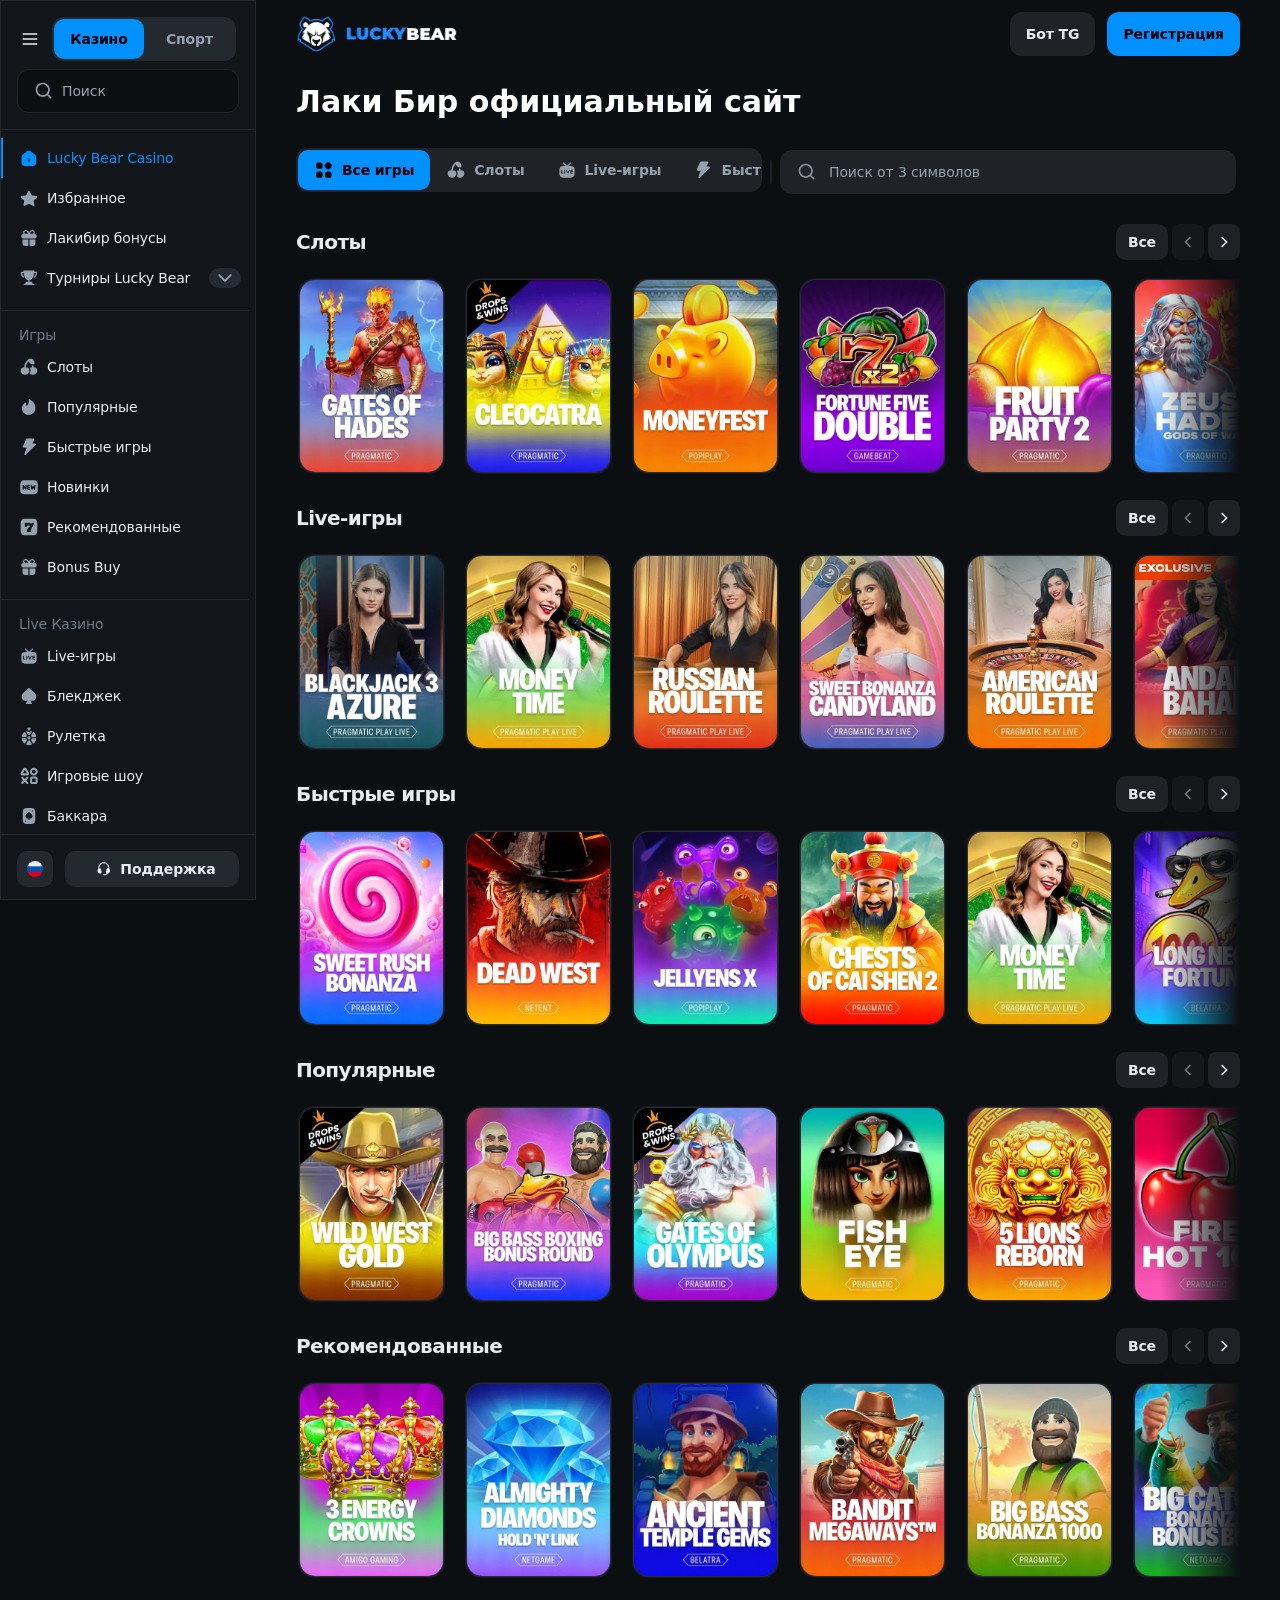
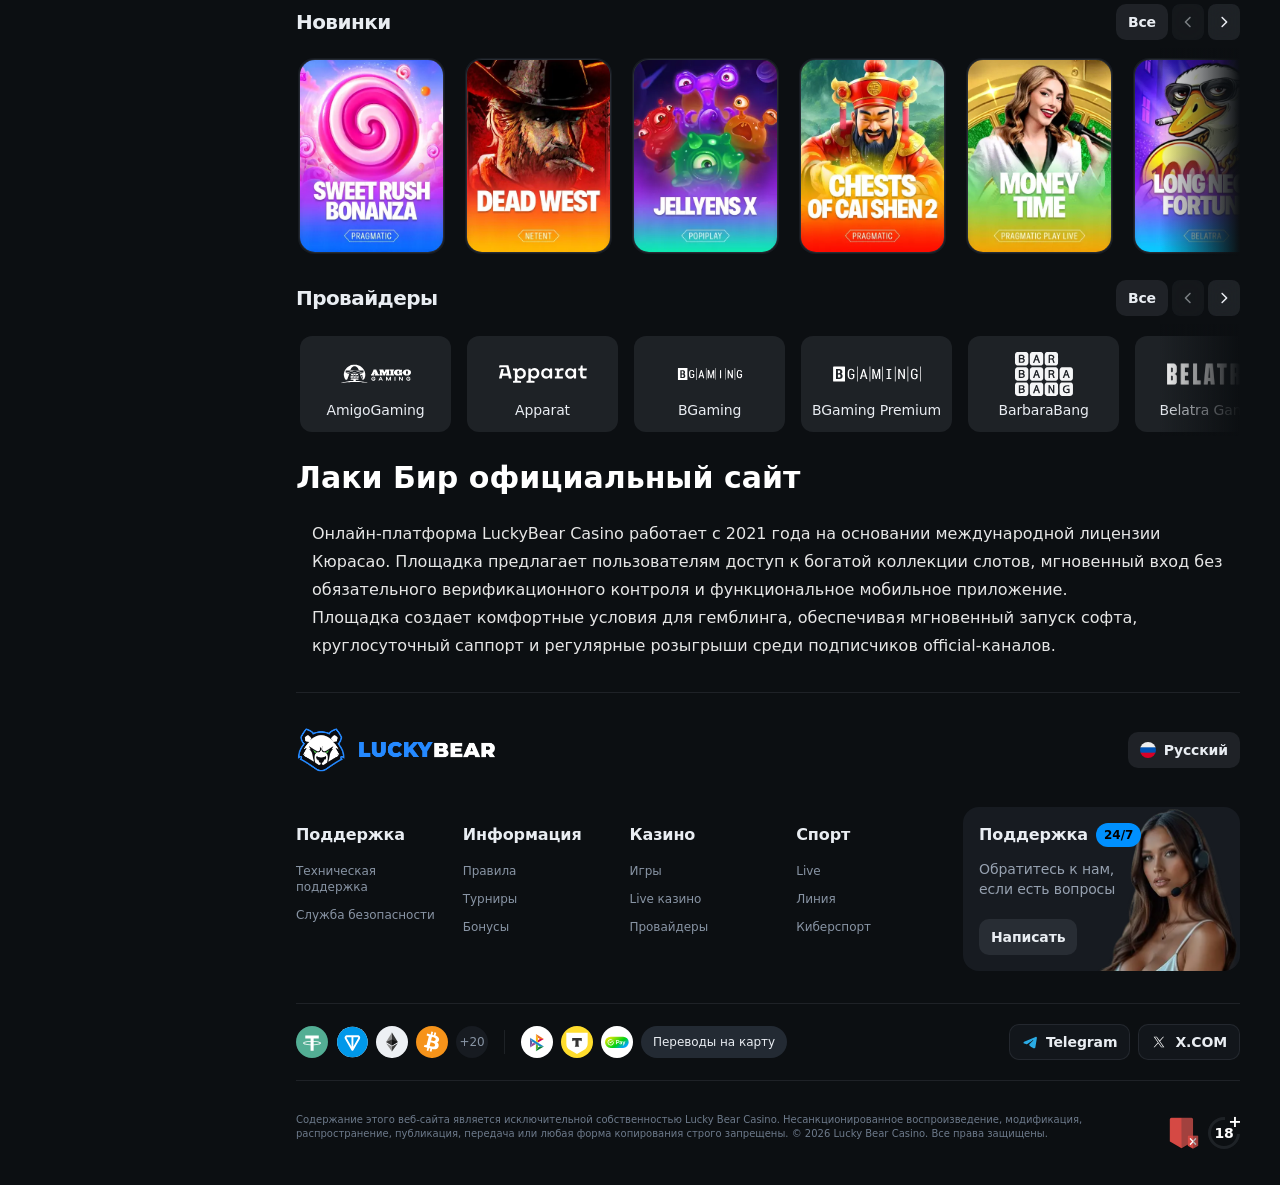
==== commit 0be23183: "Update index.html" ====
--- a/index.html
+++ b/index.html
@@ -605,9 +605,6 @@
     /*# sourceURL=/wp-includes/css/classic-themes.min.css */
   </style>
   <link rel="stylesheet" id="luckybear-main-css" href="mainjtn.css" type="text/css" media="all">
-  <link rel="https://api.w.org/" href="/wp-json/">
-  <link rel="alternate" title="JSON" type="application/json" href="/wp-json/wp/v2/pages/2">
-  <link rel="EditURI" type="application/rsd+xml" title="RSD" href="/xmlrpc.php?rsd">
   <meta name="generator" content="WordPress 6.9">
   <link rel="shortlink" href="https://lucky-bear-cas.site/">
   <link rel="alternate" hreflang="ru-ru" href="https://lucky-bear-cas.site/">
@@ -2116,29 +2113,6 @@
           <div class="post-content max-w-[900px] mx-auto px-4 md:px-6 lg:px-8 overflow-x-hidden">
             <p>Онлайн-платформа LuckyBear Casino работает с 2021 года на основании международной лицензии Кюрасао. Площадка предлагает пользователям доступ к богатой коллекции слотов, мгновенный вход без обязательного верификационного контроля и функциональное мобильное приложение.</p>
 
-<ul>
-<li>🎲 <a href="#opt1-intro">Введение в LuckyBear casino и возможности игровой платформы</a></li>
-<li>🌐 <a href="#opt1-site">Как устроен lucky bear официальный сайт</a></li>
-<li>🛡️ <a href="#opt1-license">Параметры лицензии Кюрасао и безопасность данных на luckybear</a></li>
-<li>✍️ <a href="#opt1-reg">Быстрая лаки бир регистрация и лаки бир вход в систему</a></li>
-<li>📲 <a href="#opt1-auth">Авторизация через Google-аккаунт и лаки бир тг</a></li>
-<li>🎮 <a href="#opt1-catalog">Каталог развлечений: в какие lucky bear игры играть на деньги</a></li>
-<li>🎰 <a href="#opt1-slots">Популярные провайдеры и дающие lucky bear слоты</a></li>
-<li>🕹️ <a href="#opt1-demo">Особенности бесплатного режима и лаки бир демо</a></li>
-<li>🎥 <a href="#opt1-live">Раздел Live-казино с живыми дилерами на luckybear официальный сайт</a></li>
-<li>🎁 <a href="#opt1-bonuses">Актуальные бонусы и подарки в luckybear casino</a></li>
-<li>🎡 <a href="#opt1-wheel">Призовое Колесо Фортуны и беспроигрышные вращения</a></li>
-<li>🎟️ <a href="#opt1-promos">Где найти актуальные промокоды на lucky bear</a></li>
-<li>📝 <a href="#opt1-coupons">Секретный подарочный купон лаки бир и промо лакибир</a></li>
-<li>💳 <a href="#opt1-payments">Финансовые операции: варианты депозита и lucky bear вывод</a></li>
-<li>💸 <a href="#opt1-cashout">Инструкция: как выводить деньги с лаки бир без задержек</a></li>
-<li>🔗 <a href="#opt1-mirror">Бесперебойный доступ: лаки бир зеркало на сегодня</a></li>
-<li>📱 <a href="#opt1-app">Мобильный софт: как скачать lucky bear на андроид бесплатно</a></li>
-<li>🗣️ <a href="#opt1-reviews">Честные lucky bear отзывы от участников сообщества</a></li>
-<li>❓ <a href="#opt1-faq">Ответы на часто задаваемые вопросы (FAQ)</a></li>
-<li>🏁 <a href="#opt1-summary">Итоговая оценка платформы лакибир казик</a></li>
-</ul>
-
 <p>Площадка создает комфортные условия для гемблинга, обеспечивая мгновенный запуск софта, круглосуточный саппорт и регулярные розыгрыши среди подписчиков official-каналов.</p>          </div>
 
         </div>
@@ -2424,7 +2398,6 @@
   <script type="speculationrules">
     {"prefetch":[{"source":"document","where":{"and":[{"href_matches":"/*"},{"not":{"href_matches":["/wp-*.php","/wp-admin/*","/wp-content/uploads/*","/wp-content/*","/wp-content/plugins/*","/wp-content/themes/lucky-bear-casino/*","/*\\?(.+)"]}},{"not":{"selector_matches":"a[rel~=\"nofollow\"]"}},{"not":{"selector_matches":".no-prefetch, .no-prefetch a"}}]},"eagerness":"conservative"}]}
   </script>
-  <script type="text/javascript" src="/wp-content/themes/lucky-bear-casino/assets/js/main_ver=1.0.0.js" id="luckybear-main-js-js"></script>
   <script id="wp-emoji-settings" type="application/json">
     {
       "baseUrl": "https://s.w.org/images/core/emoji/17.0.2/72x72/",
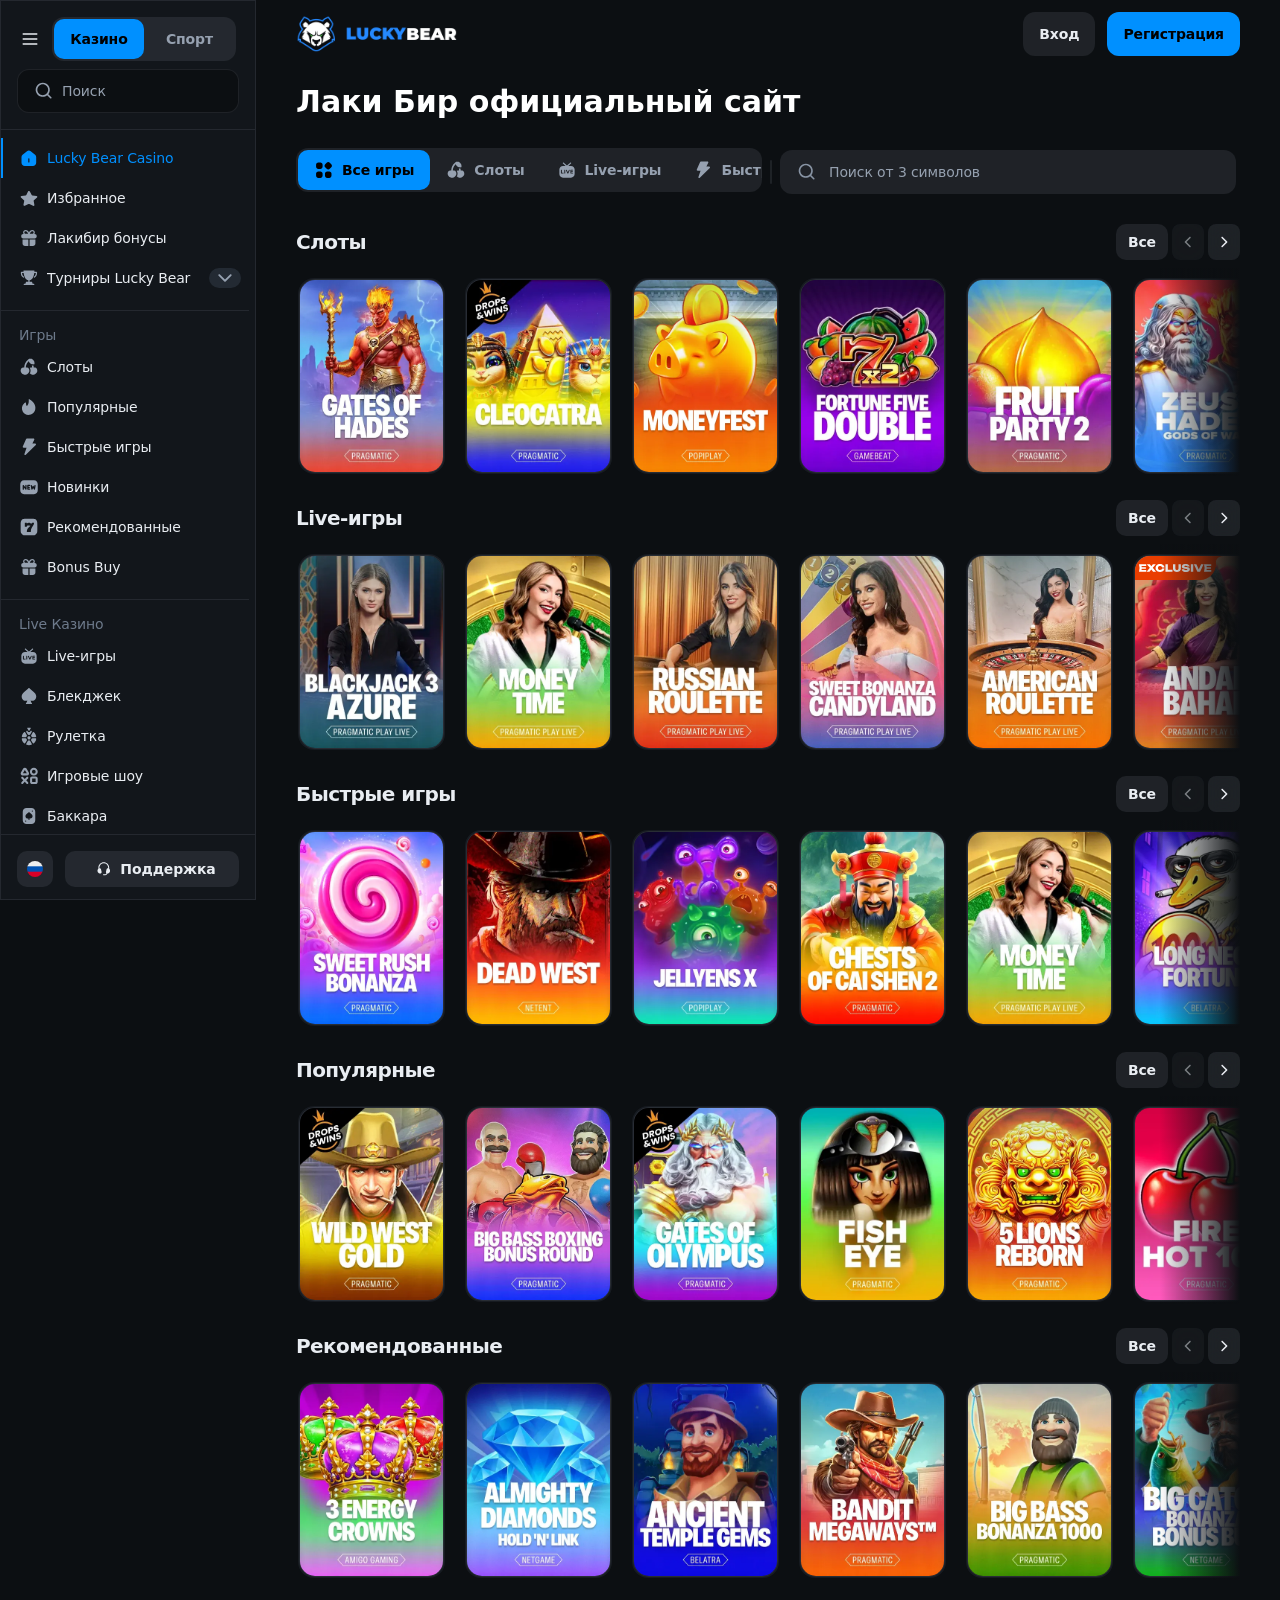
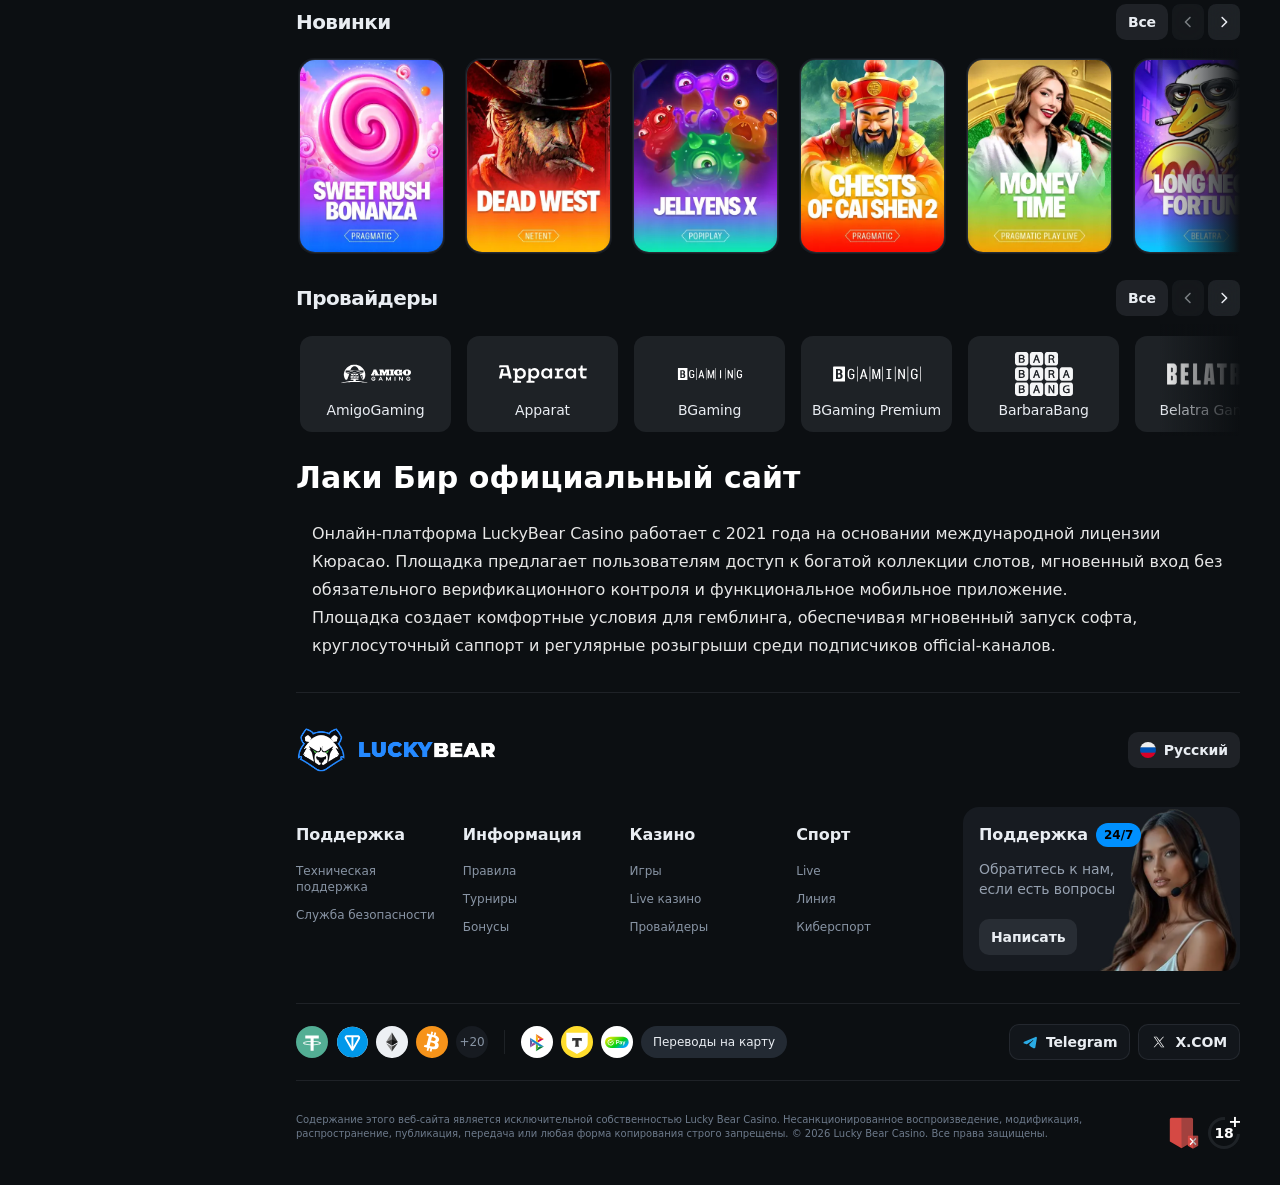
==== commit e5ffd35a: "Update index.html" ====
--- a/index.html
+++ b/index.html
@@ -7,8 +7,8 @@
   <meta name="theme-color" content="#0b0c0d">
   <meta name="color-scheme" content="dark">
 
-  <link rel="apple-touch-icon" href="images/apple-touch-icon.png">
-  <link rel="icon" href="images/android-chrome-512x512.png" type="image/png" sizes="512x512">
+  <link rel="icon" type="image/png" href="images/logo.png" />
+  <link rel="apple-touch-icon" href="images/logo.png" />
 
   <meta name="robots" content="index, follow, max-image-preview:large, max-snippet:-1, max-video-preview:-1">
 
@@ -605,18 +605,13 @@
     /*# sourceURL=/wp-includes/css/classic-themes.min.css */
   </style>
   <link rel="stylesheet" id="luckybear-main-css" href="mainjtn.css" type="text/css" media="all">
-  <meta name="generator" content="WordPress 6.9">
   <link rel="shortlink" href="https://lucky-bear-cas.site/">
   <link rel="alternate" hreflang="ru-ru" href="https://lucky-bear-cas.site/">
   <link rel="alternate" hreflang="x-default" href="https://lucky-bear-cas.site/">
-  <link rel="icon" type="image/png" href="images/favicon-96x96.png" sizes="96x96" />
-  <link rel="icon" type="image/svg+xml" href="images/favicon.svg" />
-  <link rel="shortcut icon" href="images/favicon.ico" />
-  <link rel="apple-touch-icon" sizes="180x180" href="images/apple-touch-icon.png" />
+  <link rel="icon" type="image/png" href="images/logo.png" />
+  <link rel="apple-touch-icon" href="images/logo.png" />
   <meta name="apple-mobile-web-app-title" content="Lucky Bear Casino" />
-  <link rel="manifest" href="images/site.webmanifest" />
 </head>
-
 <body class="home wp-singular page-template page-template-custom-page page-template-custom-page-php page page-id-2 wp-theme-luckybear max-h-dvh w-full max-w-full overflow-x-hidden bg-bg-primary tc-using-mouse" ontouchstart="" style="top:auto">
 
   <div class="group/sidebar-wrapper flex min-h-svh w-full max-w-full has-[[data-variant=inset]]:bg-sidebar" style="--sidebar-width: 256px; --sidebar-width-icon: 66px">
@@ -940,7 +935,7 @@
                 <div class="flex ml-auto">
                   <a href="https://lb777.xyz/5dsgV7" class="flex items-center justify-center outline outline-2 outline-offset-2 outline-transparent disabled:pointer-events-none transition-all duration-300 active:scale-95 disabled:opacity-opacity-item-disabled disabled:active:transform-none bg-control-neutral hover:bg-control-neutral-hover focus-visible:bg-control-neutral-hover focus-visible:outline-border-focus text-content-primary min-h-size-control-xl gap-spacing-8 rounded-control-xl px-spacing-16 relative overflow-hidden">
                     <span class="text-sm font-semibold tracking-[-0.12px] truncate">
-    Бот TG
+    Вход
   </span>
                   </a>
 
@@ -1068,7 +1063,7 @@
           <div class="flex ml-auto">
             <a href="https://lb777.xyz/5dsgV7" class="flex items-center justify-center outline outline-2 outline-offset-2 outline-transparent disabled:pointer-events-none transition-all duration-300 active:scale-95 disabled:opacity-opacity-item-disabled disabled:active:transform-none bg-control-neutral hover:bg-control-neutral-hover focus-visible:bg-control-neutral-hover focus-visible:outline-border-focus text-content-primary min-h-size-control-xl gap-spacing-8 rounded-control-xl px-spacing-16 relative overflow-hidden">
               <span class="text-sm font-semibold tracking-[-0.12px] truncate">
-    Бот TG
+    Вход
   </span>
             </a>
 
